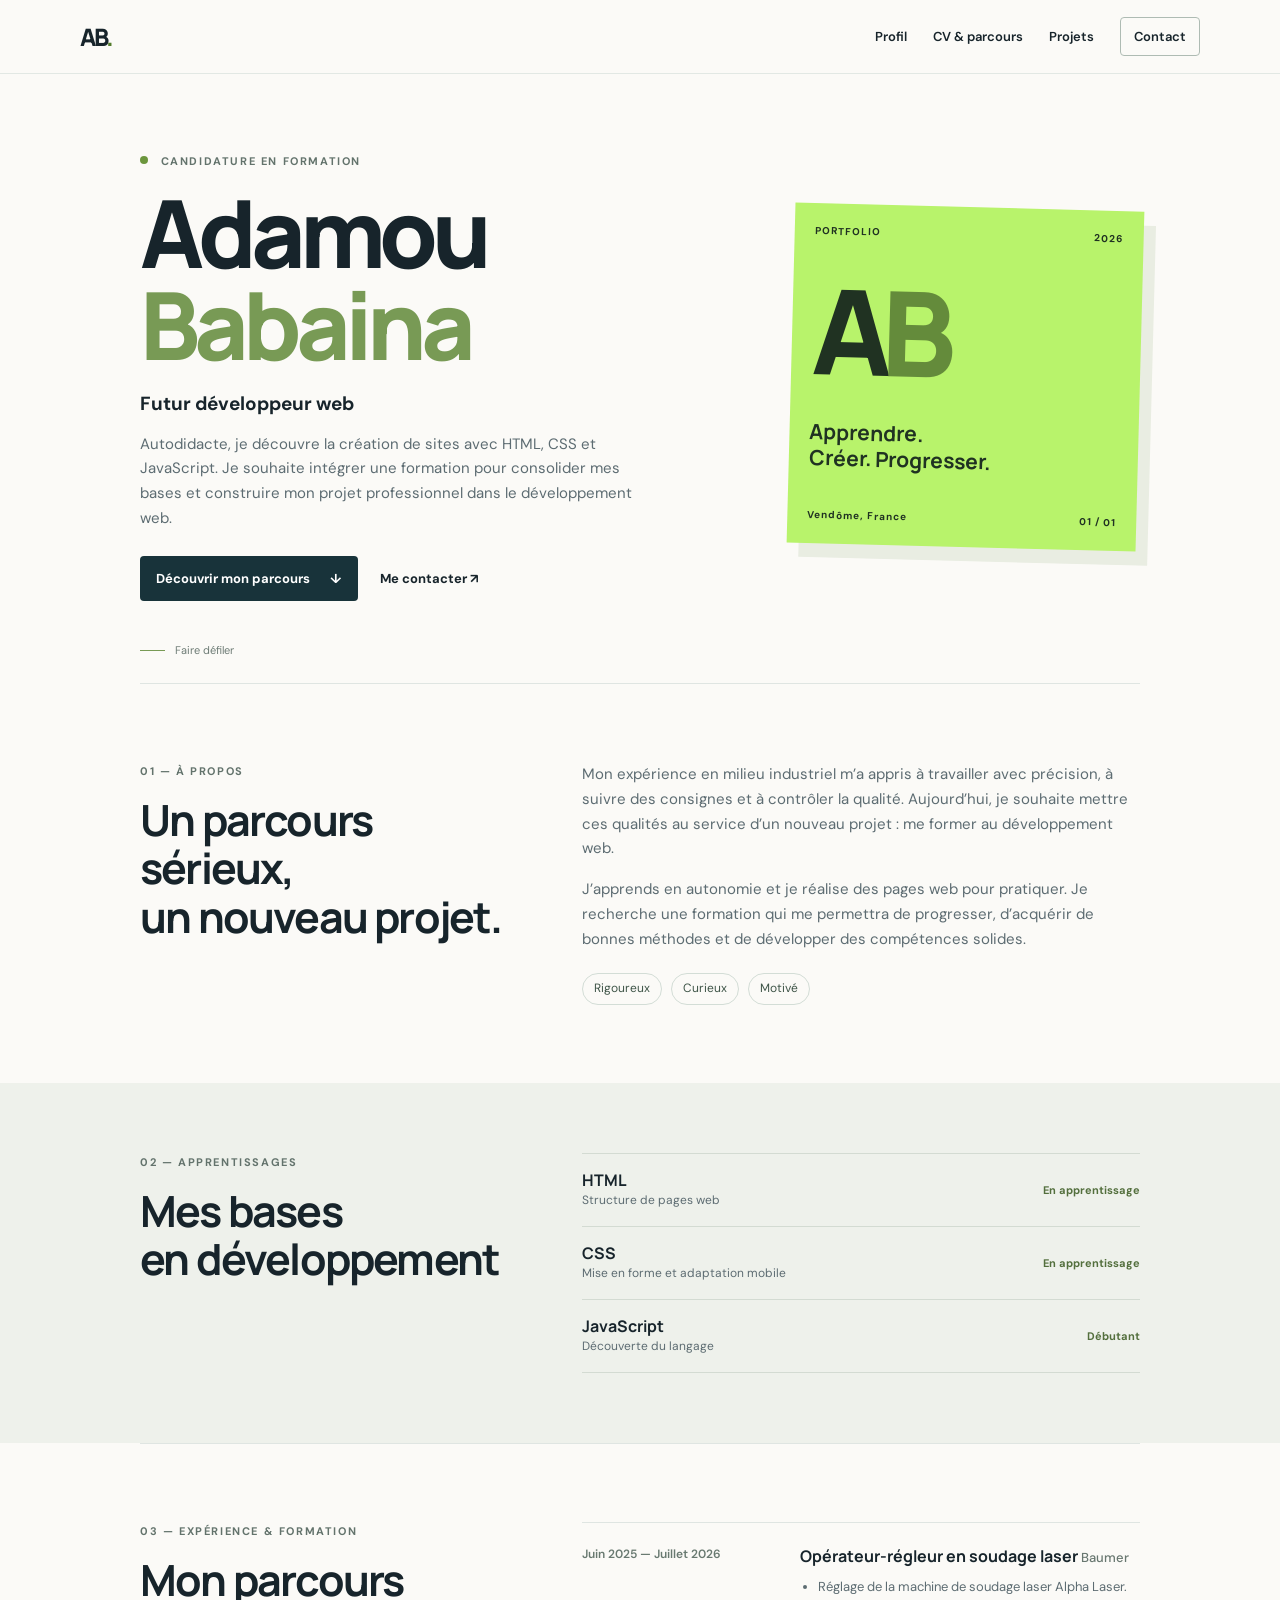
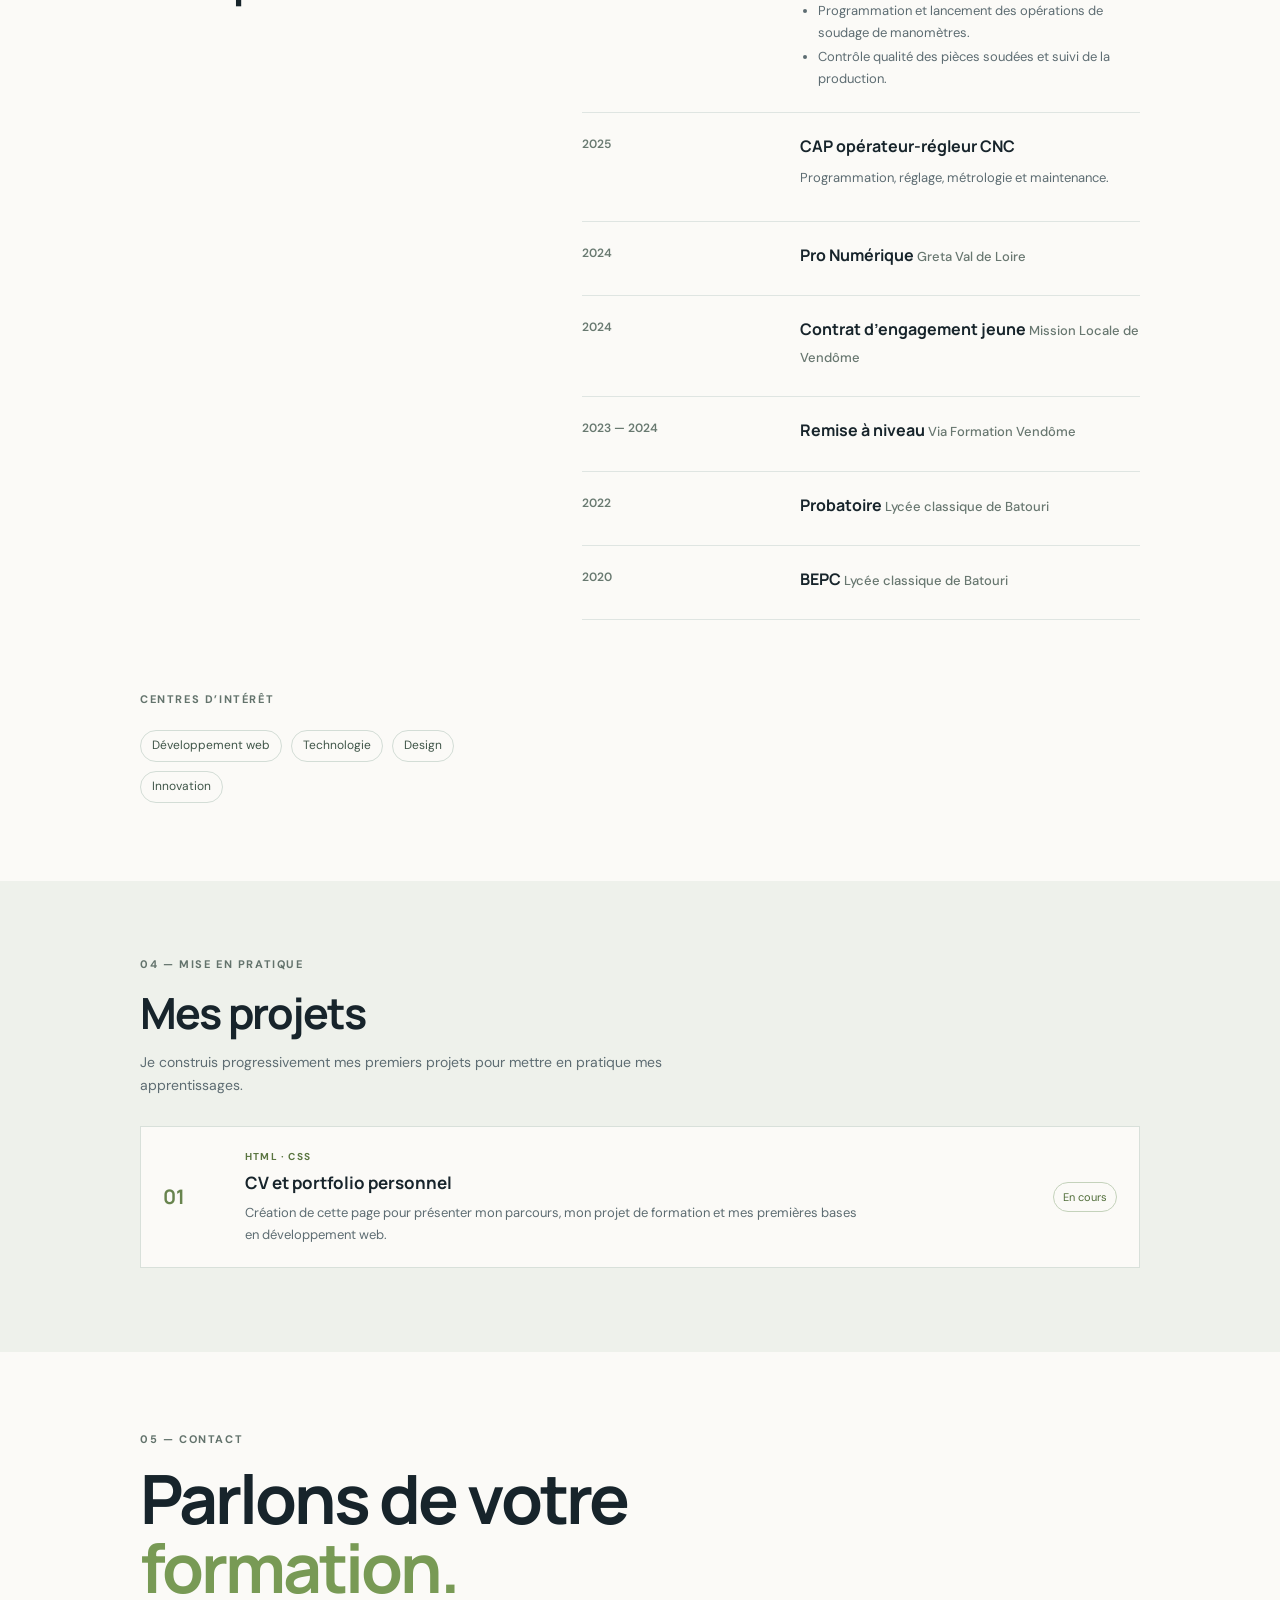
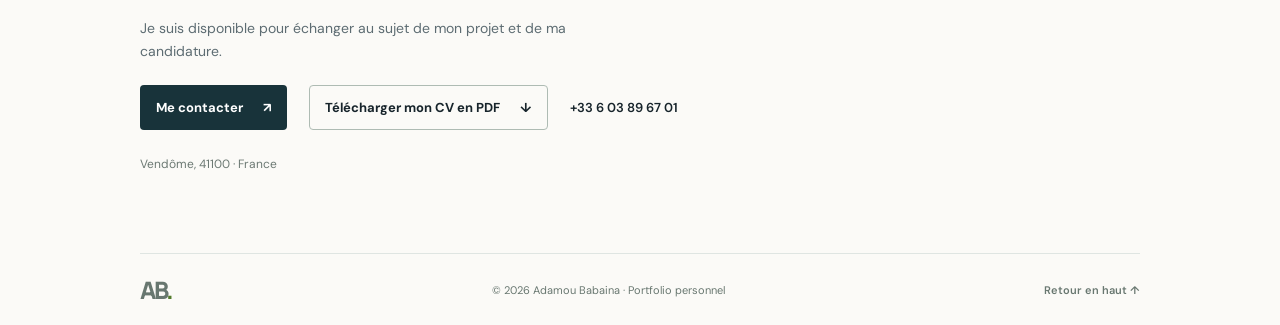
==== index.html @ df028e8a "Add files via upload" ====
<!doctype html>
<html lang="fr">
<head>
  <meta charset="utf-8">
  <meta name="viewport" content="width=device-width, initial-scale=1">
  <meta name="description" content="Portfolio d’Adamou Babaina, candidat à une formation en développement web.">
  <title>Adamou Babaina — Portfolio</title>
  <link rel="stylesheet" href="style.css">
</head>
<body>
  <header class="site-header">
    <a class="brand" href="#accueil" aria-label="Accueil — Adamou Babaina">AB<span>.</span></a>
    <nav aria-label="Navigation principale">
      <a href="#profil">Profil</a>
      <a href="#parcours">CV &amp; parcours</a>
      <a href="#projets">Projets</a>
      <a class="nav-contact" href="#contact">Contact</a>
    </nav>
  </header>

  <main>
    <section class="hero section-wrap" id="accueil">
      <div class="hero-copy">
        <p class="eyebrow"><span class="status-dot"></span> Candidature en formation</p>
        <h1>Adamou<br><span>Babaina</span></h1>
        <p class="hero-title">Futur développeur web</p>
        <p class="intro">Autodidacte, je découvre la création de sites avec HTML, CSS et JavaScript. Je souhaite intégrer une formation pour consolider mes bases et construire mon projet professionnel dans le développement web.</p>
        <div class="hero-actions">
          <a class="button button-primary" href="#projets">Découvrir mon parcours <span aria-hidden="true">↓</span></a>
          <a class="text-link" href="mailto:adamoubabaina7@gmail.com">Me contacter <span aria-hidden="true">↗</span></a>
        </div>
      </div>
      <div class="hero-card" aria-label="Présentation">
        <div class="card-top"><span>PORTFOLIO</span><span>2026</span></div>
        <div class="monogram">A<span>B</span></div>
        <p>Apprendre.<br>Créer. Progresser.</p>
        <div class="card-bottom"><span>Vendôme, France</span><span>01 / 01</span></div>
      </div>
      <a class="scroll-cue" href="#profil"><span></span> Faire défiler</a>
    </section>

    <section class="content-section section-wrap" id="profil">
      <div class="section-heading"><p class="eyebrow">01 — À propos</p><h2>Un parcours sérieux,<br>un nouveau projet.</h2></div>
      <div class="section-body">
        <p>Mon expérience en milieu industriel m’a appris à travailler avec précision, à suivre des consignes et à contrôler la qualité. Aujourd’hui, je souhaite mettre ces qualités au service d’un nouveau projet : me former au développement web.</p>
        <p>J’apprends en autonomie et je réalise des pages web pour pratiquer. Je recherche une formation qui me permettra de progresser, d’acquérir de bonnes méthodes et de développer des compétences solides.</p>
        <div class="values"><span>Rigoureux</span><span>Curieux</span><span>Motivé</span></div>
      </div>
    </section>

    <section class="skills-section" id="competences">
      <div class="section-wrap skills-inner">
        <div><p class="eyebrow">02 — Apprentissages</p><h2>Mes bases<br>en développement</h2></div>
        <div class="skill-list">
          <div class="skill"><div><strong>HTML</strong><span>Structure de pages web</span></div><span class="skill-level">En apprentissage</span></div>
          <div class="skill"><div><strong>CSS</strong><span>Mise en forme et adaptation mobile</span></div><span class="skill-level">En apprentissage</span></div>
          <div class="skill"><div><strong>JavaScript</strong><span>Découverte du langage</span></div><span class="skill-level">Débutant</span></div>
        </div>
      </div>
    </section>

    <section class="content-section section-wrap" id="parcours">
      <div class="section-heading"><p class="eyebrow">03 — Expérience & formation</p><h2>Mon parcours</h2></div>
      <div class="timeline">
        <article class="timeline-item">
          <p class="timeline-date">Juin 2025 — Juillet 2026</p>
          <div><h3>Opérateur-régleur en soudage laser <span>Baumer</span></h3><ul><li>Réglage de la machine de soudage laser Alpha Laser.</li><li>Programmation et lancement des opérations de soudage de manomètres.</li><li>Contrôle qualité des pièces soudées et suivi de la production.</li></ul></div>
        </article>
        <article class="timeline-item">
          <p class="timeline-date">2025</p>
          <div><h3>CAP opérateur-régleur CNC</h3><p>Programmation, réglage, métrologie et maintenance.</p></div>
        </article>
        <article class="timeline-item">
          <p class="timeline-date">2024</p>
          <div><h3>Pro Numérique <span>Greta Val de Loire</span></h3></div>
        </article>
        <article class="timeline-item">
          <p class="timeline-date">2024</p>
          <div><h3>Contrat d’engagement jeune <span>Mission Locale de Vendôme</span></h3></div>
        </article>
        <article class="timeline-item">
          <p class="timeline-date">2023 — 2024</p>
          <div><h3>Remise à niveau <span>Via Formation Vendôme</span></h3></div>
        </article>
        <article class="timeline-item">
          <p class="timeline-date">2022</p>
          <div><h3>Probatoire <span>Lycée classique de Batouri</span></h3></div>
        </article>
        <article class="timeline-item">
          <p class="timeline-date">2020</p>
          <div><h3>BEPC <span>Lycée classique de Batouri</span></h3></div>
        </article>
      </div>
      <div class="cv-interests"><p class="eyebrow">Centres d’intérêt</p><div class="values"><span>Développement web</span><span>Technologie</span><span>Design</span><span>Innovation</span></div></div>
    </section>

    <section class="projects-section" id="projets">
      <div class="section-wrap">
        <div class="section-heading"><p class="eyebrow">04 — Mise en pratique</p><h2>Mes projets</h2><p class="section-lead">Je construis progressivement mes premiers projets pour mettre en pratique mes apprentissages.</p></div>
        <article class="project-card">
          <div class="project-number">01</div>
          <div class="project-info"><p class="project-type">HTML · CSS</p><h3>CV et portfolio personnel</h3><p>Création de cette page pour présenter mon parcours, mon projet de formation et mes premières bases en développement web.</p></div>
          <span class="project-status">En cours</span>
        </article>
      </div>
    </section>

    <section class="contact-section section-wrap" id="contact">
      <p class="eyebrow">05 — Contact</p>
      <h2>Parlons de votre<br><span>formation.</span></h2>
      <p>Je suis disponible pour échanger au sujet de mon projet et de ma candidature.</p>
      <div class="contact-actions"><a class="button button-light" href="mailto:adamoubabaina7@gmail.com">Me contacter <span aria-hidden="true">↗</span></a><a class="button button-download" href="adamou-babaina-cv.pdf" download>Télécharger mon CV en PDF <span aria-hidden="true">↓</span></a><a class="contact-phone" href="tel:+33603896701">+33 6 03 89 67 01</a></div>
      <p class="location">Vendôme, 41100 · France</p>
    </section>
  </main>

  <footer class="site-footer"><a class="brand" href="#accueil">AB<span>.</span></a><p>© 2026 Adamou Babaina · Portfolio personnel</p><a href="#accueil">Retour en haut ↑</a></footer>
</body>
</html>
---- style.css ----
/* 1. Polices et palette : changez ces valeurs pour modifier l'identité du site. */
@import url('https://fonts.googleapis.com/css2?family=DM+Sans:wght@400;500;600;700&family=Manrope:wght@400;500;600;700;800&display=swap');

:root {
  --ink: #17242b;          /* Texte principal */
  --muted: #5d6c72;        /* Texte secondaire */
  --paper: #fbfaf7;        /* Fond clair de la page */
  --white: #ffffff;
  --accent: #b8f36b;       /* Vert utilisé pour les détails */
  --accent-dark: #527b2b;  /* Vert plus foncé pour garder un bon contraste */
  --line: #dfe5e2;         /* Traits de séparation */
  --dark: #18333a;         /* Boutons et grands aplats foncés */
  --content: 1000px;       /* Largeur maximale du contenu */
}

/* 2. Réglages de base : mêmes calculs de largeur et défilement fluide. */
* {
  box-sizing: border-box;
}

html {
  scroll-behavior: smooth;
  scroll-padding-top: 90px; /* Évite qu'un titre passe sous l'en-tête fixe. */
}

body {
  margin: 0;
  background: var(--paper);
  color: var(--ink);
  font-family: 'DM Sans', Arial, sans-serif;
  line-height: 1.65;
}

a {
  color: inherit;
  text-decoration: none;
}

h1,
h2,
h3,
p {
  margin-top: 0;
}

h1,
h2,
h3 {
  font-family: 'Manrope', Arial, sans-serif;
}

/* 3. Accessibilité : le focus est visible quand on navigue au clavier. */
a:focus-visible {
  outline: 3px solid var(--accent-dark);
  outline-offset: 4px;
  border-radius: 3px;
}

/* 4. En-tête : reste visible pendant le défilement et contient les liens du site. */
.site-header {
  position: sticky;
  top: 0;
  z-index: 10;
  width: 100%;
  min-height: 74px;
  padding: 0 max(24px, calc((100% - 1120px) / 2));
  display: flex;
  align-items: center;
  justify-content: space-between;
  gap: 24px;
  border-bottom: 1px solid rgb(223 229 226 / 85%);
  background: rgb(251 250 247 / 94%);
  backdrop-filter: blur(12px);
}

.brand {
  flex: 0 0 auto;
  font: 800 24px/1 'Manrope', Arial, sans-serif;
  letter-spacing: -2px;
}

.brand span {
  color: var(--accent-dark);
}

.site-header nav {
  display: flex;
  align-items: center;
  gap: 26px;
  font-size: 13px;
  font-weight: 600;
}

.site-header nav a,
.text-link {
  transition: color 180ms ease;
}

.site-header nav a:hover,
.text-link:hover {
  color: var(--accent-dark);
}

.site-header nav .nav-contact {
  padding: 8px 13px;
  border: 1px solid #aebbb3;
  border-radius: 4px;
}

/* 5. Largeur commune : aligne les différentes sections sur le même axe. */
.section-wrap {
  width: min(var(--content), calc(100% - 48px));
  margin-inline: auto;
}

/* 6. Accueil : deux colonnes sur ordinateur, présentation et monogramme. */
.hero {
  position: relative;
  min-height: 590px;
  padding: 78px 0 82px;
  display: grid;
  grid-template-columns: 1.25fr .75fr;
  align-items: center;
  gap: 70px;
}

.eyebrow {
  margin: 0 0 16px;
  color: #63736c;
  font-size: 11px;
  font-weight: 700;
  letter-spacing: 1.6px;
  text-transform: uppercase;
}

.status-dot {
  display: inline-block;
  width: 8px;
  height: 8px;
  margin-right: 8px;
  border-radius: 50%;
  background: #6c963d;
  vertical-align: 1px;
}

.hero h1 {
  margin: 0;
  font-size: clamp(58px, 8vw, 94px);
  font-weight: 800;
  line-height: .98;
  letter-spacing: -6px;
}

.hero h1 span,
.contact-section h2 span {
  color: #789a55;
}

.hero-title {
  margin: 18px 0 12px;
  font-size: 19px;
  font-weight: 700;
}

.intro {
  max-width: 510px;
  margin-bottom: 25px;
  color: var(--muted);
  font-size: 15px;
}

/* 7. Liens d'action : les boutons restent bien alignés quand ils passent à la ligne. */
.hero-actions,
.contact-actions {
  display: flex;
  align-items: center;
  flex-wrap: wrap;
  gap: 14px 22px;
}

.button {
  min-height: 44px;
  padding: 11px 15px;
  display: inline-flex;
  align-items: center;
  justify-content: space-between;
  gap: 20px;
  border: 1px solid transparent;
  border-radius: 4px;
  font-size: 13px;
  font-weight: 700;
  transition: transform 180ms ease, background-color 180ms ease, border-color 180ms ease;
}

.button:hover {
  transform: translateY(-2px);
}

.button-primary,
.button-light {
  background: var(--dark);
  color: var(--white);
}

.button-primary:hover,
.button-light:hover {
  background: #254b52;
}

.button-download {
  border-color: #aebbb3;
  background: transparent;
  color: var(--ink);
}

.button-download:hover {
  border-color: #82947f;
  background: #eef1eb;
}

.text-link {
  font-size: 13px;
  font-weight: 700;
}

/* 8. Carte décorative avec les initiales : remplace une photo de profil. */
.hero-card {
  min-height: 340px;
  padding: 20px;
  display: flex;
  flex-direction: column;
  justify-content: space-between;
  background: var(--accent);
  color: #203222;
  transform: rotate(1.5deg);
  box-shadow: 12px 14px 0 #e9ede2;
}

.card-top,
.card-bottom {
  display: flex;
  justify-content: space-between;
  font-size: 10px;
  font-weight: 700;
  letter-spacing: 1px;
}

.monogram {
  font: 800 118px/.9 'Manrope', Arial, sans-serif;
  letter-spacing: -12px;
}

.monogram span {
  color: #648b3b;
}

.hero-card > p {
  margin: 0;
  font: 700 21px/1.2 'Manrope', Arial, sans-serif;
}

.scroll-cue {
  position: absolute;
  bottom: 24px;
  left: 0;
  display: flex;
  align-items: center;
  gap: 10px;
  color: #6d7b75;
  font-size: 11px;
}

.scroll-cue span {
  width: 25px;
  height: 1px;
  background: #789a55;
}

/* 9. Profil : texte et titre forment deux colonnes équilibrées. */
.content-section {
  padding-block: 78px;
  display: grid;
  grid-template-columns: .8fr 1.2fr;
  gap: 70px;
  border-top: 1px solid var(--line);
}

.section-heading h2,
.skills-inner h2 {
  margin: 0;
  font-size: clamp(32px, 4vw, 43px);
  line-height: 1.12;
  letter-spacing: -1.8px;
}

.section-body {
  color: var(--muted);
  font-size: 15px;
}

.section-body p {
  margin-bottom: 16px;
}

.values {
  display: flex;
  flex-wrap: wrap;
  gap: 9px;
  margin-top: 22px;
}

.values span {
  padding: 5px 11px;
  border: 1px solid #d3ddd6;
  border-radius: 20px;
  color: #3f5548;
  font-size: 12px;
}

/* 10. Compétences : chaque ligne sépare la technologie de sa description. */
.skills-section,
.projects-section {
  background: #eef1eb;
}

.skills-section {
  padding: 70px 0;
}

.skills-inner {
  display: grid;
  grid-template-columns: .8fr 1.2fr;
  gap: 70px;
}

.skill-list {
  border-top: 1px solid #d3dbd2;
}

.skill {
  padding: 15px 0;
  display: flex;
  align-items: center;
  justify-content: space-between;
  gap: 20px;
  border-bottom: 1px solid #d3dbd2;
}

.skill div {
  display: flex;
  flex-direction: column;
}

.skill strong {
  font: 700 16px 'Manrope', Arial, sans-serif;
}

.skill div span {
  color: var(--muted);
  font-size: 12px;
}

.skill-level {
  color: #536f3d;
  font-size: 11px;
  font-weight: 700;
  white-space: nowrap;
}

/* 11. Parcours : une ligne par expérience ou formation. */
.timeline {
  border-top: 1px solid var(--line);
}

.timeline-item {
  padding: 20px 0;
  display: grid;
  grid-template-columns: 190px 1fr;
  gap: 28px;
  border-bottom: 1px solid var(--line);
}

.timeline-date {
  margin: 2px 0 0;
  color: #687970;
  font-size: 12px;
  font-weight: 600;
}

.timeline-item h3 {
  margin: 0 0 7px;
  font-size: 16px;
}

.timeline-item h3 span {
  color: #687770;
  font: 500 13px 'DM Sans', Arial, sans-serif;
}

.timeline-item p:not(.timeline-date),
.timeline-item li {
  color: var(--muted);
  font-size: 13px;
}

.timeline-item ul {
  margin: 7px 0 0;
  padding-left: 18px;
}

.timeline-item li {
  margin-bottom: 3px;
}

/* 12. Projets : carte simple pour rendre chaque réalisation facile à repérer. */
.projects-section {
  padding: 74px 0 84px;
}

.projects-section .section-heading {
  max-width: 540px;
  margin-bottom: 28px;
}

.section-lead {
  margin: 14px 0 0;
  color: var(--muted);
  font-size: 14px;
}

.project-card {
  padding: 22px;
  display: grid;
  grid-template-columns: 60px 1fr auto;
  align-items: center;
  gap: 22px;
  border: 1px solid #d8e0da;
  background: var(--paper);
  transition: border-color 180ms ease, box-shadow 180ms ease;
}

.project-card:hover {
  border-color: #aebda8;
  box-shadow: 0 8px 20px rgb(23 36 43 / 6%);
}

.project-number {
  color: #68844e;
  font: 700 20px 'Manrope', Arial, sans-serif;
}

.project-type {
  margin: 0 0 4px;
  color: #5a7541;
  font-size: 10px;
  font-weight: 700;
  letter-spacing: 1.2px;
}

.project-info h3 {
  margin: 0 0 5px;
  font-size: 17px;
}

.project-info > p:last-child {
  max-width: 620px;
  margin: 0;
  color: var(--muted);
  font-size: 13px;
}

.project-status {
  padding: 5px 9px;
  border: 1px solid #c4d2bb;
  border-radius: 20px;
  color: #506d39;
  font-size: 11px;
  white-space: nowrap;
}

/* 13. Contact : dernière invitation à écrire ou à télécharger le CV PDF. */
.contact-section {
  padding-block: 78px;
}

.contact-section h2 {
  margin: 0 0 14px;
  font-size: clamp(42px, 6vw, 68px);
  line-height: 1.02;
  letter-spacing: -3px;
}

.contact-section > p:not(.eyebrow):not(.location) {
  max-width: 480px;
  color: var(--muted);
  font-size: 14px;
}

.contact-actions {
  margin-top: 22px;
}

.contact-phone {
  font-size: 13px;
  font-weight: 600;
}

.location {
  margin: 25px 0 0;
  color: #6c7973;
  font-size: 12px;
}

/* 14. Pied de page : signature et raccourci pour remonter en haut. */
.site-footer {
  width: min(var(--content), calc(100% - 48px));
  min-height: 72px;
  margin: auto;
  display: flex;
  align-items: center;
  justify-content: space-between;
  gap: 16px;
  border-top: 1px solid var(--line);
  color: #687770;
  font-size: 11px;
}

.site-footer p {
  margin: 0;
}

.site-footer > a:last-child {
  font-weight: 600;
}

/* 15. Tablette et téléphone : les colonnes passent l'une sous l'autre. */
@media (max-width: 700px) {
  .site-header {
    min-height: 66px;
    padding-inline: 18px;
    gap: 14px;
  }

  .site-header nav {
    gap: 12px;
    font-size: 11px;
  }

  .site-header nav .nav-contact {
    padding: 6px 8px;
  }

  .section-wrap,
  .site-footer {
    width: calc(100% - 36px);
  }

  .hero {
    min-height: auto;
    padding: 64px 0 76px;
    grid-template-columns: 1fr;
    gap: 36px;
  }

  .hero h1 {
    font-size: clamp(58px, 15vw, 82px);
    letter-spacing: -4px;
  }

  .hero-card {
    width: min(100%, 340px);
    min-height: 260px;
    margin-inline: auto;
  }

  .monogram {
    font-size: 90px;
  }

  .content-section,
  .skills-inner {
    padding-block: 58px;
    grid-template-columns: 1fr;
    gap: 24px;
  }

  .skills-section {
    padding: 56px 0;
  }

  .timeline-item {
    grid-template-columns: 1fr;
    gap: 5px;
  }

  .projects-section {
    padding: 58px 0;
  }

  .project-card {
    grid-template-columns: 36px 1fr;
    gap: 14px;
    padding: 17px;
  }

  .project-status {
    grid-column: 2;
    justify-self: start;
  }

  .contact-section {
    padding-block: 60px;
  }

  .site-footer {
    flex-wrap: wrap;
    padding-block: 16px;
  }
}

/* 16. Petit téléphone : on réduit les espacements, sans supprimer les liens. */
@media (max-width: 420px) {
  .site-header {
    padding-inline: 12px;
  }

  .site-header nav {
    gap: 8px;
    font-size: 10px;
  }

  .site-header nav .nav-contact {
    padding: 5px 6px;
  }

  .brand {
    font-size: 21px;
  }

  .hero-actions,
  .contact-actions {
    align-items: flex-start;
    flex-direction: column;
  }
}

/* 17. Mouvement réduit : respecte le réglage d'accessibilité de l'utilisateur. */
@media (prefers-reduced-motion: reduce) {
  html {
    scroll-behavior: auto;
  }

  *,
  *::before,
  *::after {
    transition-duration: .01ms !important;
  }
}

/* 18. Impression : retire les éléments décoratifs pour économiser l'encre. */
@media print {
  body {
    background: var(--white);
  }

  .site-header {
    position: static;
    min-height: auto;
    padding-block: 12px;
    backdrop-filter: none;
  }

  .hero {
    min-height: 0;
    padding-block: 35px;
  }

  .hero-card,
  .scroll-cue {
    display: none;
  }

  .content-section,
  .skills-inner,
  .projects-section,
  .contact-section {
    padding-block: 32px;
  }

  .project-card {
    box-shadow: none;
  }
}
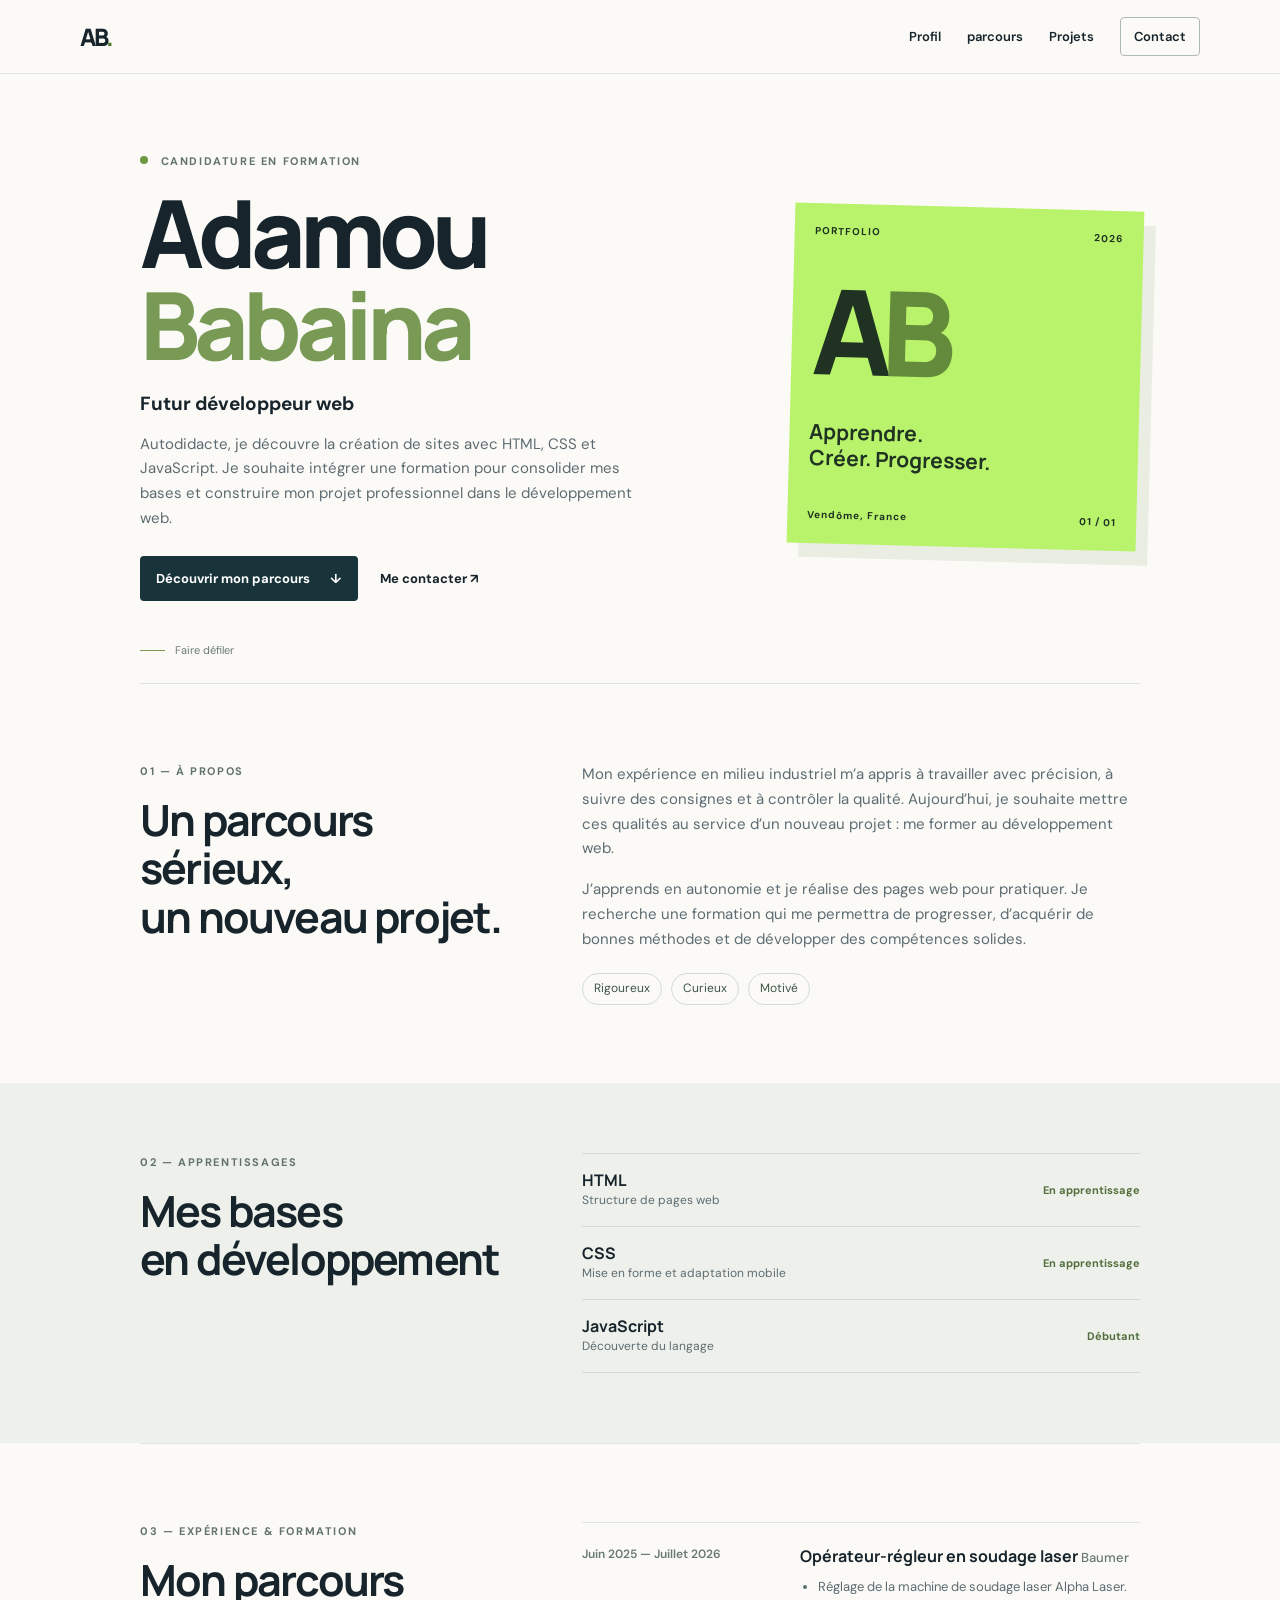
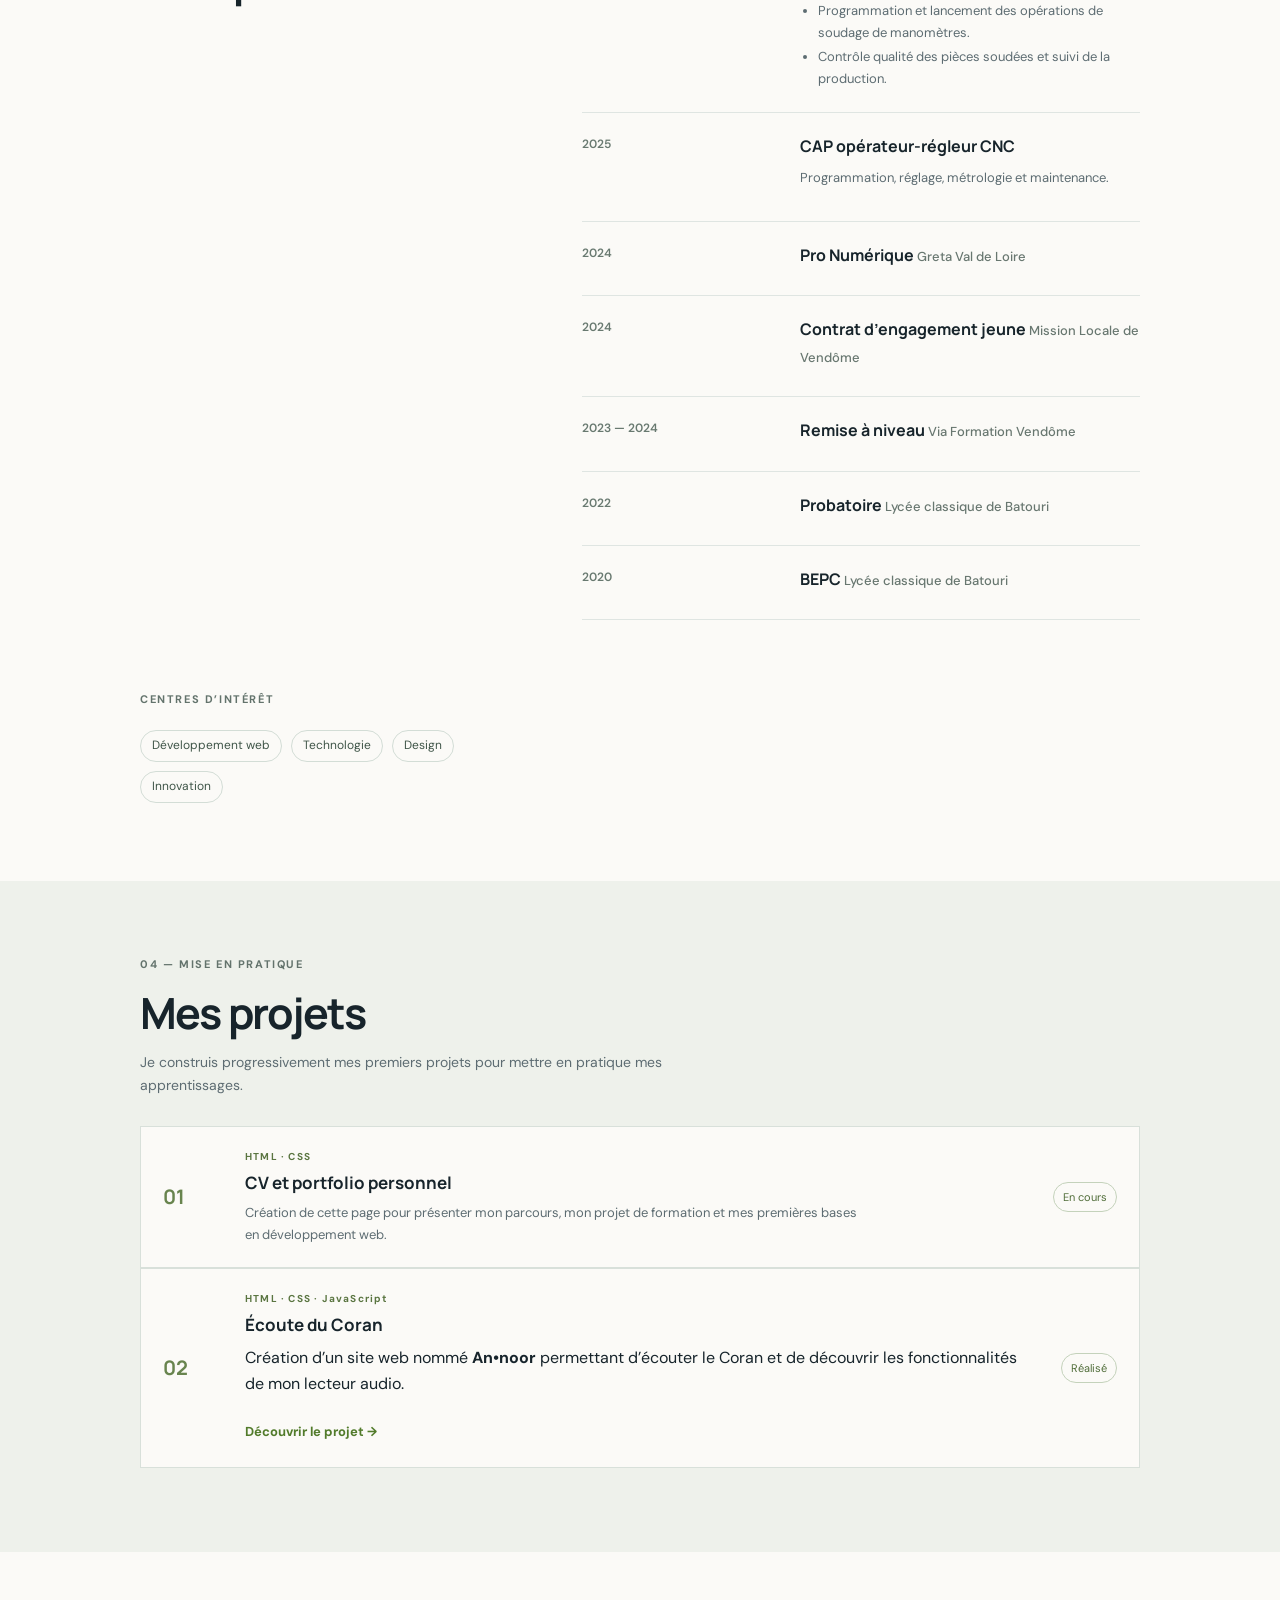
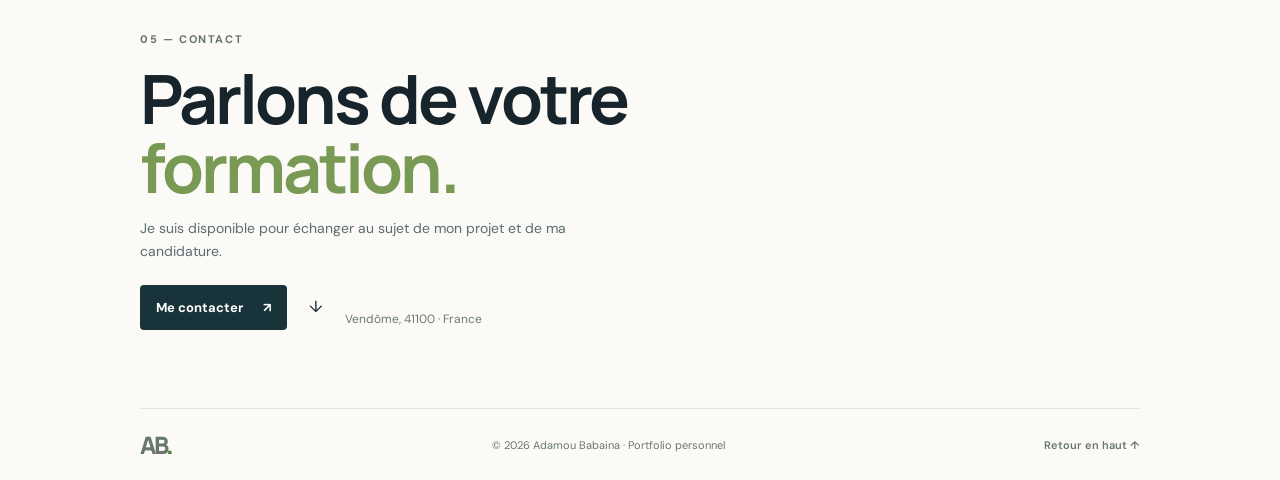
==== commit 19292f29: "Ajout du portfolio et du projet écoute Coran" ====
--- a/index.html
+++ b/index.html
@@ -12,7 +12,7 @@
     <a class="brand" href="#accueil" aria-label="Accueil — Adamou Babaina">AB<span>.</span></a>
     <nav aria-label="Navigation principale">
       <a href="#profil">Profil</a>
-      <a href="#parcours">CV &amp; parcours</a>
+      <a href="#parcours">parcours</a>
       <a href="#projets">Projets</a>
       <a class="nav-contact" href="#contact">Contact</a>
     </nav>
@@ -93,27 +93,55 @@
       </div>
       <div class="cv-interests"><p class="eyebrow">Centres d’intérêt</p><div class="values"><span>Développement web</span><span>Technologie</span><span>Design</span><span>Innovation</span></div></div>
     </section>
+     <section class="projects-section" id="projets">
+  <div class="section-wrap">
+    <div class="section-heading">
+      <p class="eyebrow">04 — Mise en pratique</p>
+      <h2>Mes projets</h2>
+      <p class="section-lead">
+        Je construis progressivement mes premiers projets pour mettre en pratique mes apprentissages.
+      </p>
+    </div>
 
-    <section class="projects-section" id="projets">
-      <div class="section-wrap">
-        <div class="section-heading"><p class="eyebrow">04 — Mise en pratique</p><h2>Mes projets</h2><p class="section-lead">Je construis progressivement mes premiers projets pour mettre en pratique mes apprentissages.</p></div>
-        <article class="project-card">
-          <div class="project-number">01</div>
-          <div class="project-info"><p class="project-type">HTML · CSS</p><h3>CV et portfolio personnel</h3><p>Création de cette page pour présenter mon parcours, mon projet de formation et mes premières bases en développement web.</p></div>
-          <span class="project-status">En cours</span>
-        </article>
+    <article class="project-card">
+      <div class="project-number">01</div>
+      <div class="project-info">
+        <p class="project-type">HTML · CSS</p>
+        <h3>CV et portfolio personnel</h3>
+        <p>
+          Création de cette page pour présenter mon parcours, mon projet de formation
+          et mes premières bases en développement web.
+        </p>
       </div>
-    </section>
+      <span class="project-status">En cours</span>
+    </article>
+
+    <article class="project-card">
+      <div class="project-number">02</div>
+      <div class="project-info">
+        <p class="project-type">HTML · CSS · JavaScript</p>
+        <h3>Écoute du Coran</h3>
+        <p>
+          Création d’un site web nommé <strong>An•noor</strong> permettant d’écouter le Coran et de découvrir
+          les fonctionnalités de mon lecteur audio.
+        </p>
+        <a href="projet-ecoute-coran/index.html" class="project-link">Découvrir le projet →</a>
+      </div>
+      <span class="project-status">Réalisé</span>
+    </article>
+  </div>
+</section>
+    
 
     <section class="contact-section section-wrap" id="contact">
       <p class="eyebrow">05 — Contact</p>
       <h2>Parlons de votre<br><span>formation.</span></h2>
       <p>Je suis disponible pour échanger au sujet de mon projet et de ma candidature.</p>
-      <div class="contact-actions"><a class="button button-light" href="mailto:adamoubabaina7@gmail.com">Me contacter <span aria-hidden="true">↗</span></a><a class="button button-download" href="adamou-babaina-cv.pdf" download>Télécharger mon CV en PDF <span aria-hidden="true">↓</span></a><a class="contact-phone" href="tel:+33603896701">+33 6 03 89 67 01</a></div>
+      <div class="contact-actions"><a class="button button-light" href="mailto:adamoubabaina7@gmail.com">Me contacter <span aria-hidden="true">↗</span></a><span aria-hidden="true">↓</span></a>
       <p class="location">Vendôme, 41100 · France</p>
     </section>
   </main>
 
   <footer class="site-footer"><a class="brand" href="#accueil">AB<span>.</span></a><p>© 2026 Adamou Babaina · Portfolio personnel</p><a href="#accueil">Retour en haut ↑</a></footer>
 </body>
-</html>
+</html>
--- a/style.css
+++ b/style.css
@@ -643,7 +643,13 @@
     flex-direction: column;
   }
 }
-
+.project-link {
+  display: inline-block;
+  margin-top: 8px;
+  color: var(--accent-dark);
+  font-size: 13px;
+  font-weight: 700;
+}
 /* 17. Mouvement réduit : respecte le réglage d'accessibilité de l'utilisateur. */
 @media (prefers-reduced-motion: reduce) {
   html {
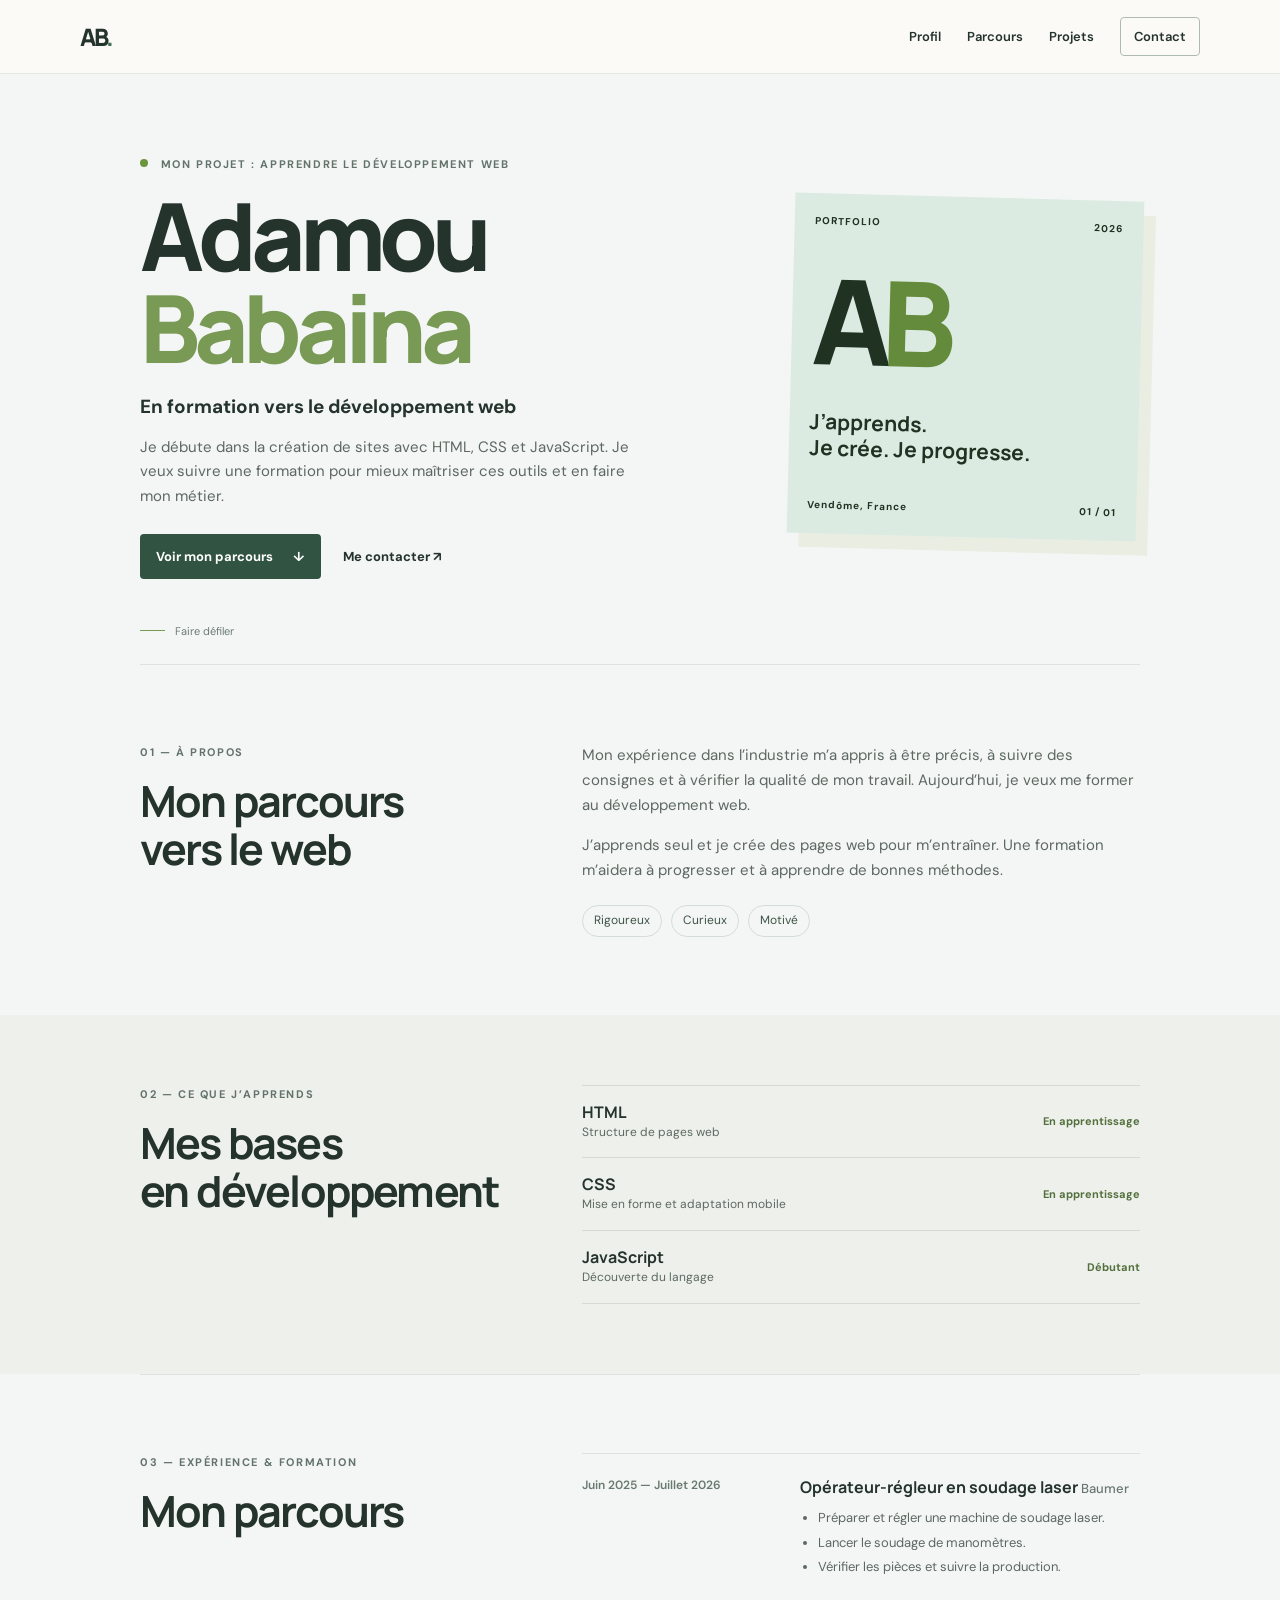
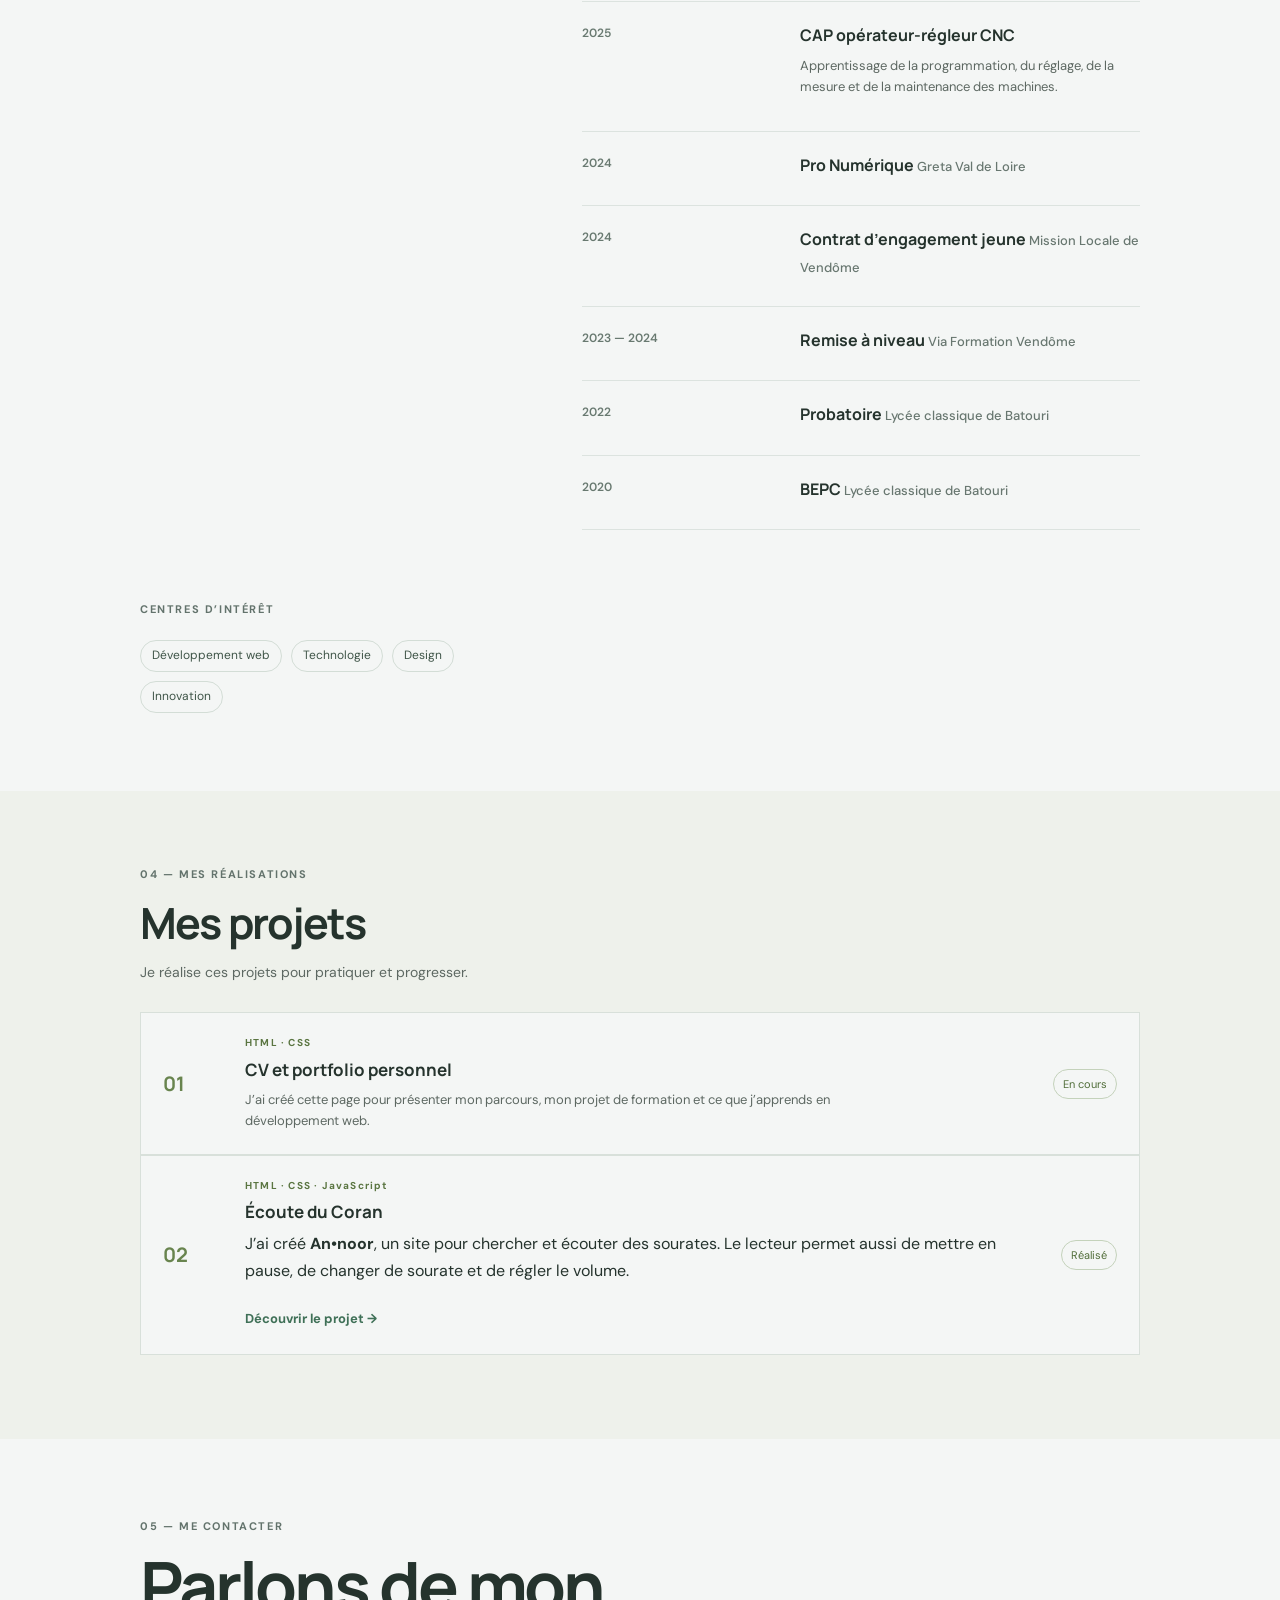
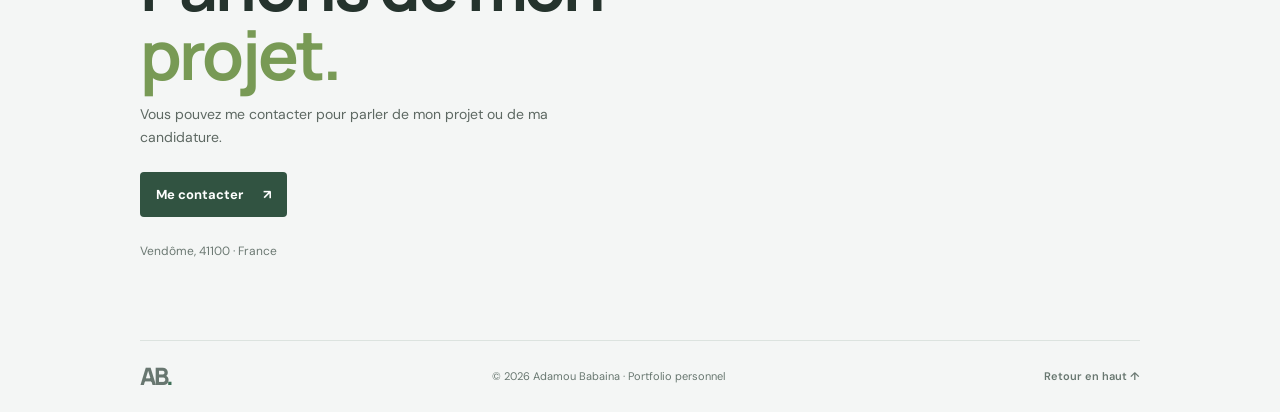
==== commit 604bc524: "Mise à jour du portfolio et d'An-noor" ====
--- a/index.html
+++ b/index.html
@@ -3,8 +3,8 @@
 <head>
   <meta charset="utf-8">
   <meta name="viewport" content="width=device-width, initial-scale=1">
-  <meta name="description" content="Portfolio d’Adamou Babaina, candidat à une formation en développement web.">
-  <title>Adamou Babaina — Portfolio</title>
+  <meta name="description" content="Découvrez le parcours, les apprentissages et les projets d’Adamou Babaina.">
+  <title>Adamou Babaina — Mon portfolio</title>
   <link rel="stylesheet" href="style.css">
 </head>
 <body>
@@ -12,7 +12,7 @@
     <a class="brand" href="#accueil" aria-label="Accueil — Adamou Babaina">AB<span>.</span></a>
     <nav aria-label="Navigation principale">
       <a href="#profil">Profil</a>
-      <a href="#parcours">parcours</a>
+      <a href="#parcours">Parcours</a>
       <a href="#projets">Projets</a>
       <a class="nav-contact" href="#contact">Contact</a>
     </nav>
@@ -21,36 +21,36 @@
   <main>
     <section class="hero section-wrap" id="accueil">
       <div class="hero-copy">
-        <p class="eyebrow"><span class="status-dot"></span> Candidature en formation</p>
+      <p class="eyebrow"><span class="status-dot"></span> Mon projet : apprendre le développement web</p>
         <h1>Adamou<br><span>Babaina</span></h1>
-        <p class="hero-title">Futur développeur web</p>
-        <p class="intro">Autodidacte, je découvre la création de sites avec HTML, CSS et JavaScript. Je souhaite intégrer une formation pour consolider mes bases et construire mon projet professionnel dans le développement web.</p>
+        <p class="hero-title">En formation vers le développement web</p>
+        <p class="intro">Je débute dans la création de sites avec HTML, CSS et JavaScript. Je veux suivre une formation pour mieux maîtriser ces outils et en faire mon métier.</p>
         <div class="hero-actions">
-          <a class="button button-primary" href="#projets">Découvrir mon parcours <span aria-hidden="true">↓</span></a>
+          <a class="button button-primary" href="#parcours">Voir mon parcours <span aria-hidden="true">↓</span></a>
           <a class="text-link" href="mailto:adamoubabaina7@gmail.com">Me contacter <span aria-hidden="true">↗</span></a>
         </div>
       </div>
       <div class="hero-card" aria-label="Présentation">
         <div class="card-top"><span>PORTFOLIO</span><span>2026</span></div>
         <div class="monogram">A<span>B</span></div>
-        <p>Apprendre.<br>Créer. Progresser.</p>
+        <p>J’apprends.<br>Je crée. Je progresse.</p>
         <div class="card-bottom"><span>Vendôme, France</span><span>01 / 01</span></div>
       </div>
       <a class="scroll-cue" href="#profil"><span></span> Faire défiler</a>
     </section>
 
     <section class="content-section section-wrap" id="profil">
-      <div class="section-heading"><p class="eyebrow">01 — À propos</p><h2>Un parcours sérieux,<br>un nouveau projet.</h2></div>
+      <div class="section-heading"><p class="eyebrow">01 — À propos</p><h2>Mon parcours<br>vers le web</h2></div>
       <div class="section-body">
-        <p>Mon expérience en milieu industriel m’a appris à travailler avec précision, à suivre des consignes et à contrôler la qualité. Aujourd’hui, je souhaite mettre ces qualités au service d’un nouveau projet : me former au développement web.</p>
-        <p>J’apprends en autonomie et je réalise des pages web pour pratiquer. Je recherche une formation qui me permettra de progresser, d’acquérir de bonnes méthodes et de développer des compétences solides.</p>
+        <p>Mon expérience dans l’industrie m’a appris à être précis, à suivre des consignes et à vérifier la qualité de mon travail. Aujourd’hui, je veux me former au développement web.</p>
+        <p>J’apprends seul et je crée des pages web pour m’entraîner. Une formation m’aidera à progresser et à apprendre de bonnes méthodes.</p>
         <div class="values"><span>Rigoureux</span><span>Curieux</span><span>Motivé</span></div>
       </div>
     </section>
 
     <section class="skills-section" id="competences">
       <div class="section-wrap skills-inner">
-        <div><p class="eyebrow">02 — Apprentissages</p><h2>Mes bases<br>en développement</h2></div>
+        <div><p class="eyebrow">02 — Ce que j’apprends</p><h2>Mes bases<br>en développement</h2></div>
         <div class="skill-list">
           <div class="skill"><div><strong>HTML</strong><span>Structure de pages web</span></div><span class="skill-level">En apprentissage</span></div>
           <div class="skill"><div><strong>CSS</strong><span>Mise en forme et adaptation mobile</span></div><span class="skill-level">En apprentissage</span></div>
@@ -64,11 +64,11 @@
       <div class="timeline">
         <article class="timeline-item">
           <p class="timeline-date">Juin 2025 — Juillet 2026</p>
-          <div><h3>Opérateur-régleur en soudage laser <span>Baumer</span></h3><ul><li>Réglage de la machine de soudage laser Alpha Laser.</li><li>Programmation et lancement des opérations de soudage de manomètres.</li><li>Contrôle qualité des pièces soudées et suivi de la production.</li></ul></div>
+          <div><h3>Opérateur-régleur en soudage laser <span>Baumer</span></h3><ul><li>Préparer et régler une machine de soudage laser.</li><li>Lancer le soudage de manomètres.</li><li>Vérifier les pièces et suivre la production.</li></ul></div>
         </article>
         <article class="timeline-item">
           <p class="timeline-date">2025</p>
-          <div><h3>CAP opérateur-régleur CNC</h3><p>Programmation, réglage, métrologie et maintenance.</p></div>
+          <div><h3>CAP opérateur-régleur CNC</h3><p>Apprentissage de la programmation, du réglage, de la mesure et de la maintenance des machines.</p></div>
         </article>
         <article class="timeline-item">
           <p class="timeline-date">2024</p>
@@ -96,10 +96,10 @@
      <section class="projects-section" id="projets">
   <div class="section-wrap">
     <div class="section-heading">
-      <p class="eyebrow">04 — Mise en pratique</p>
+      <p class="eyebrow">04 — Mes réalisations</p>
       <h2>Mes projets</h2>
       <p class="section-lead">
-        Je construis progressivement mes premiers projets pour mettre en pratique mes apprentissages.
+        Je réalise ces projets pour pratiquer et progresser.
       </p>
     </div>
 
@@ -109,8 +109,7 @@
         <p class="project-type">HTML · CSS</p>
         <h3>CV et portfolio personnel</h3>
         <p>
-          Création de cette page pour présenter mon parcours, mon projet de formation
-          et mes premières bases en développement web.
+          J’ai créé cette page pour présenter mon parcours, mon projet de formation et ce que j’apprends en développement web.
         </p>
       </div>
       <span class="project-status">En cours</span>
@@ -122,8 +121,7 @@
         <p class="project-type">HTML · CSS · JavaScript</p>
         <h3>Écoute du Coran</h3>
         <p>
-          Création d’un site web nommé <strong>An•noor</strong> permettant d’écouter le Coran et de découvrir
-          les fonctionnalités de mon lecteur audio.
+          J’ai créé <strong>An•noor</strong>, un site pour chercher et écouter des sourates. Le lecteur permet aussi de mettre en pause, de changer de sourate et de régler le volume.
         </p>
         <a href="projet-ecoute-coran/index.html" class="project-link">Découvrir le projet →</a>
       </div>
@@ -134,10 +132,10 @@
     
 
     <section class="contact-section section-wrap" id="contact">
-      <p class="eyebrow">05 — Contact</p>
-      <h2>Parlons de votre<br><span>formation.</span></h2>
-      <p>Je suis disponible pour échanger au sujet de mon projet et de ma candidature.</p>
-      <div class="contact-actions"><a class="button button-light" href="mailto:adamoubabaina7@gmail.com">Me contacter <span aria-hidden="true">↗</span></a><span aria-hidden="true">↓</span></a>
+      <p class="eyebrow">05 — Me contacter</p>
+      <h2>Parlons de mon<br><span>projet.</span></h2>
+      <p>Vous pouvez me contacter pour parler de mon projet ou de ma candidature.</p>
+      <div class="contact-actions"><a class="button button-light" href="mailto:adamoubabaina7@gmail.com">Me contacter <span aria-hidden="true">↗</span></a></div>
       <p class="location">Vendôme, 41100 · France</p>
     </section>
   </main>
--- a/style.css
+++ b/style.css
@@ -2,14 +2,14 @@
 @import url('https://fonts.googleapis.com/css2?family=DM+Sans:wght@400;500;600;700&family=Manrope:wght@400;500;600;700;800&display=swap');
 
 :root {
-  --ink: #17242b;          /* Texte principal */
-  --muted: #5d6c72;        /* Texte secondaire */
-  --paper: #fbfaf7;        /* Fond clair de la page */
+  --ink: #25332d;          /* Texte principal */
+  --muted: #5d6862;        /* Texte secondaire */
+  --paper: #f4f6f5;        /* Fond clair de la page */
   --white: #ffffff;
-  --accent: #b8f36b;       /* Vert utilisé pour les détails */
-  --accent-dark: #527b2b;  /* Vert plus foncé pour garder un bon contraste */
-  --line: #dfe5e2;         /* Traits de séparation */
-  --dark: #18333a;         /* Boutons et grands aplats foncés */
+  --accent: #dcebe2;       /* Vert clair pour les détails */
+  --accent-dark: #3f7057;  /* Vert foncé pour les liens */
+  --line: #dce3df;         /* Traits de séparation */
+  --dark: #315341;         /* Boutons et grands aplats foncés */
   --content: 1000px;       /* Largeur maximale du contenu */
 }
 
@@ -215,7 +215,7 @@
 
 .button-download:hover {
   border-color: #82947f;
-  background: #eef1eb;
+  background: #eaf0ec;
 }
 
 .text-link {
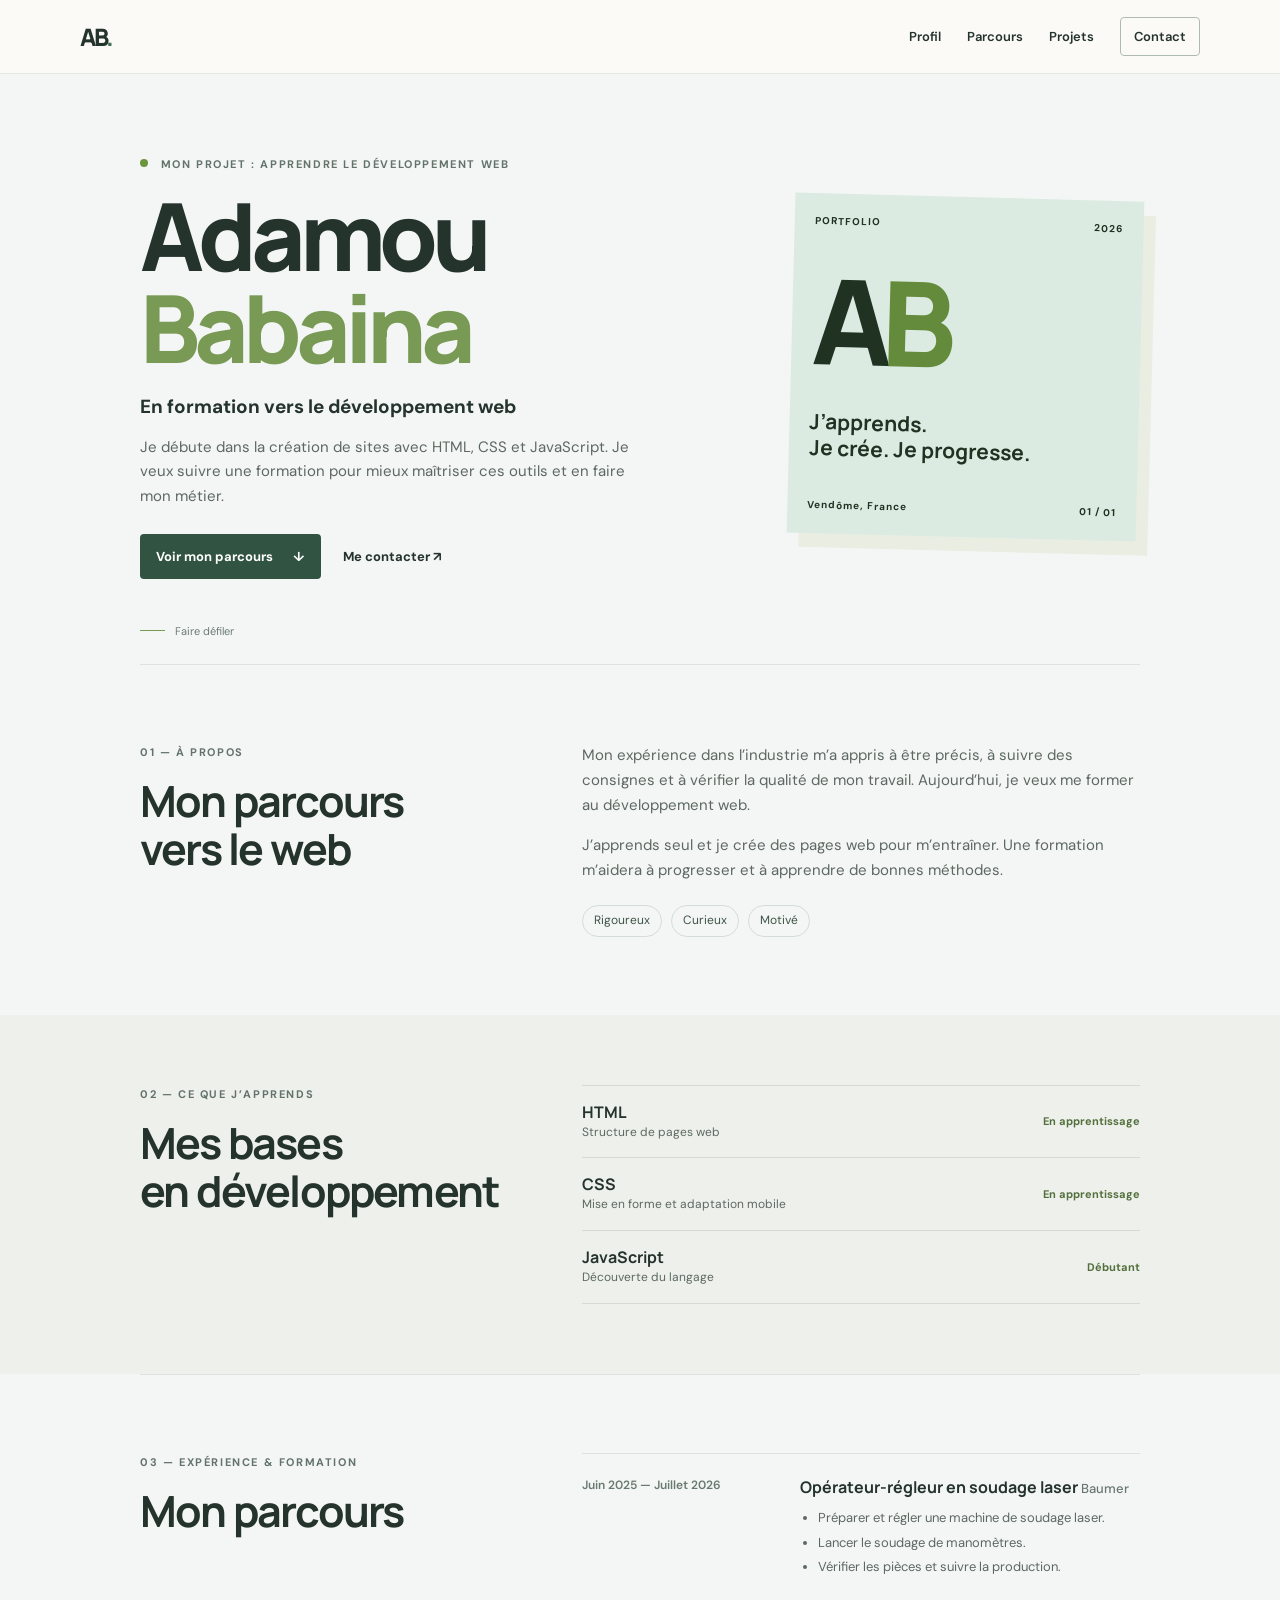
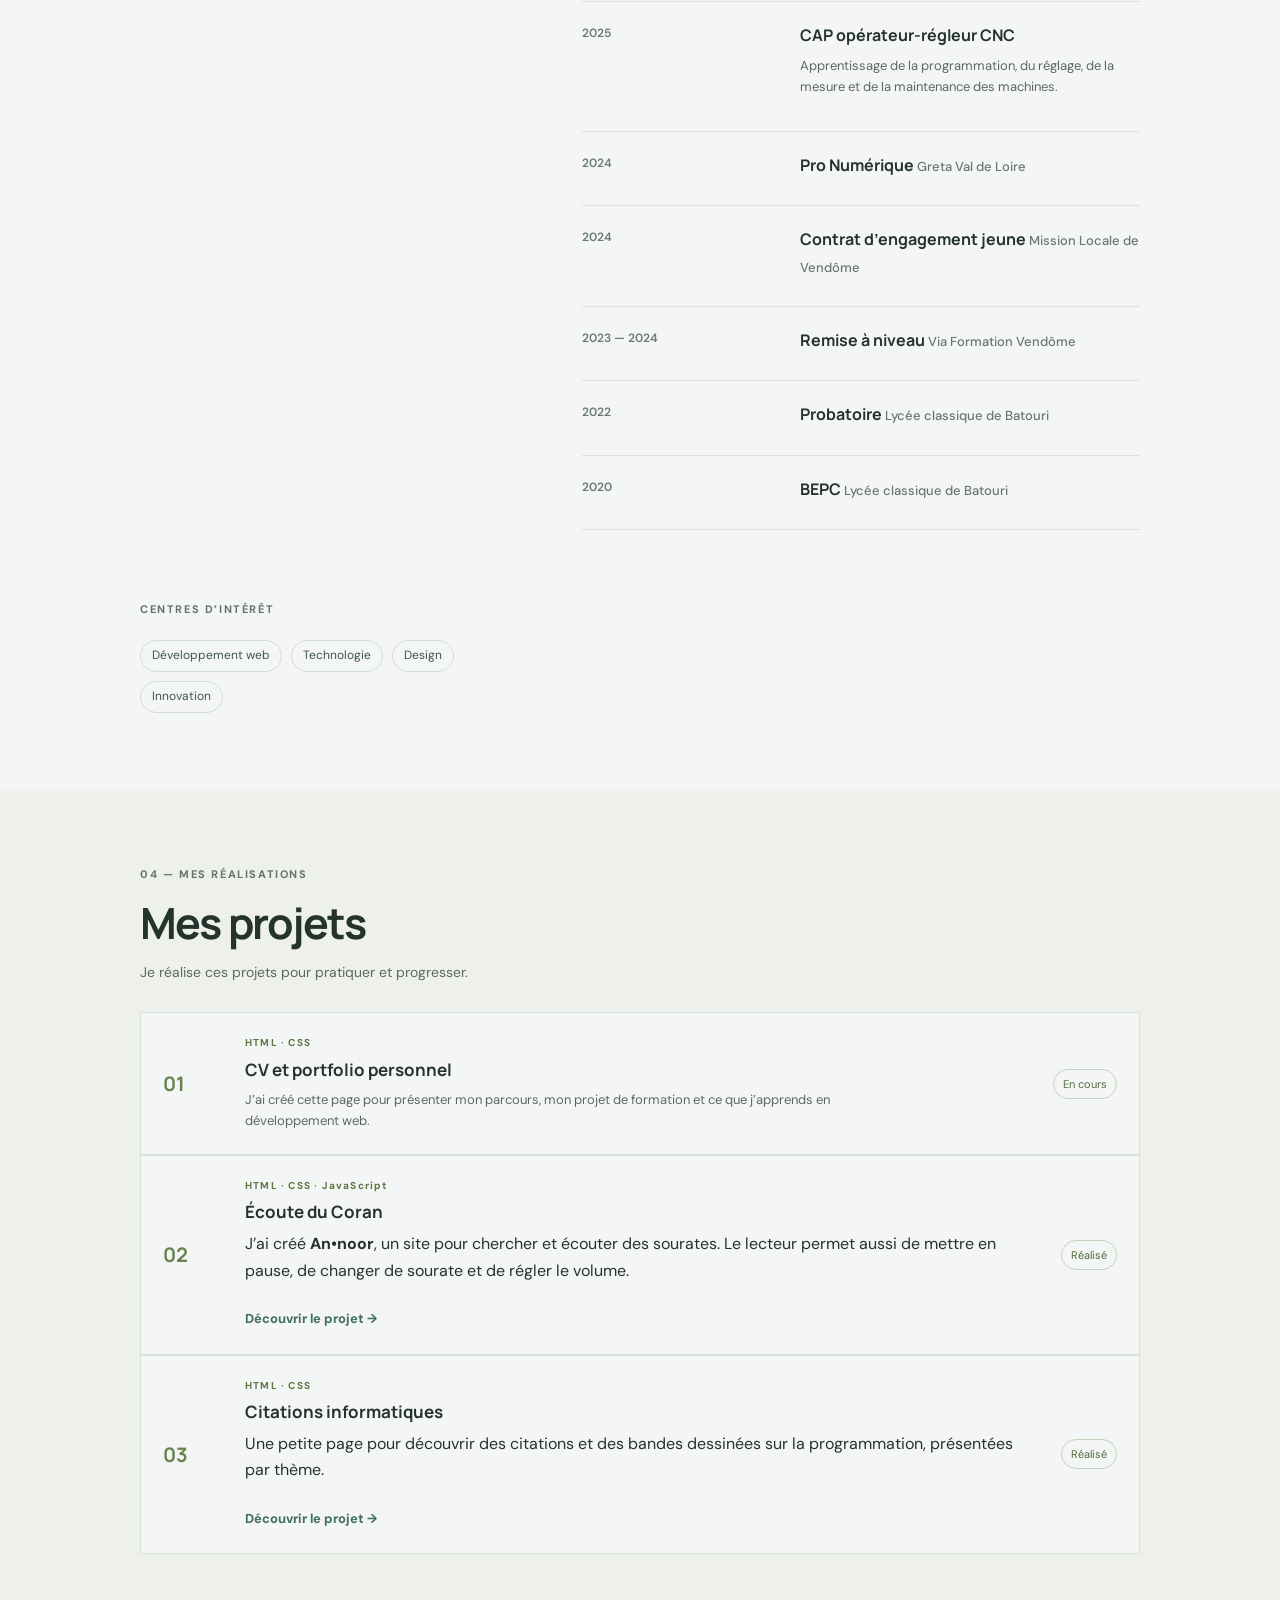
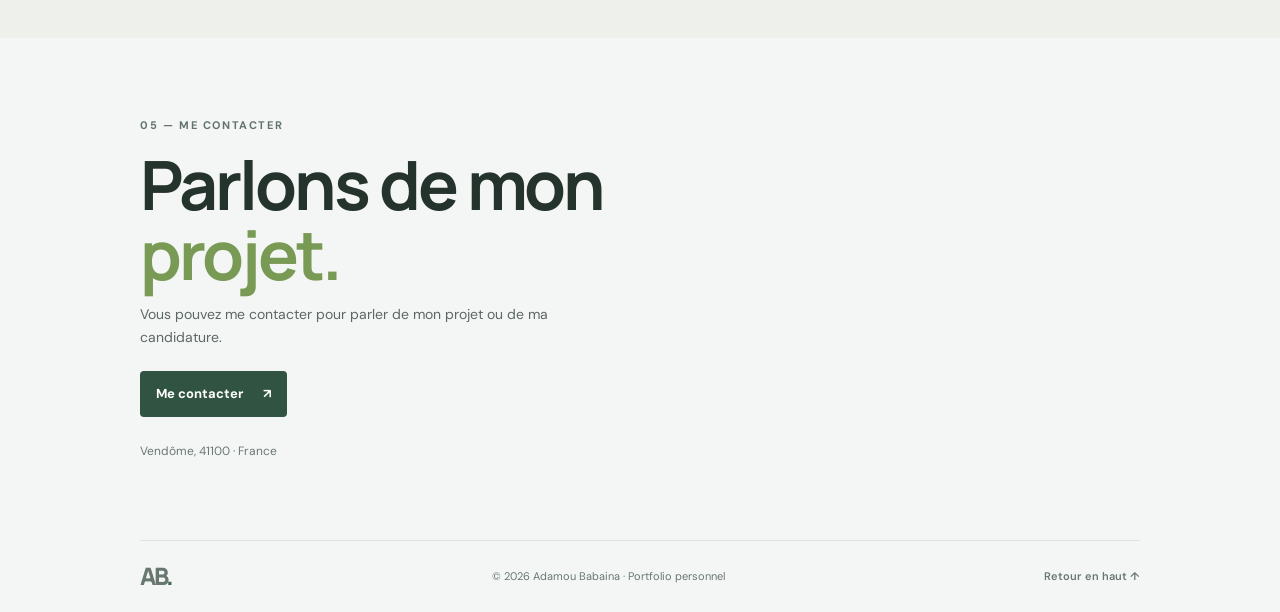
==== commit 4ba51618: "Mise à jour du portfolio et d'An-noor" ====
--- a/index.html
+++ b/index.html
@@ -127,6 +127,19 @@
       </div>
       <span class="project-status">Réalisé</span>
     </article>
+
+    <article class="project-card">
+      <div class="project-number">03</div>
+      <div class="project-info">
+        <p class="project-type">HTML · CSS</p>
+        <h3>Citations informatiques</h3>
+        <p>
+          Une petite page pour découvrir des citations et des bandes dessinées sur la programmation, présentées par thème.
+        </p>
+        <a href="projet-citations-informatique/index.html" class="project-link">Découvrir le projet →</a>
+      </div>
+      <span class="project-status">Réalisé</span>
+    </article>
   </div>
 </section>
     
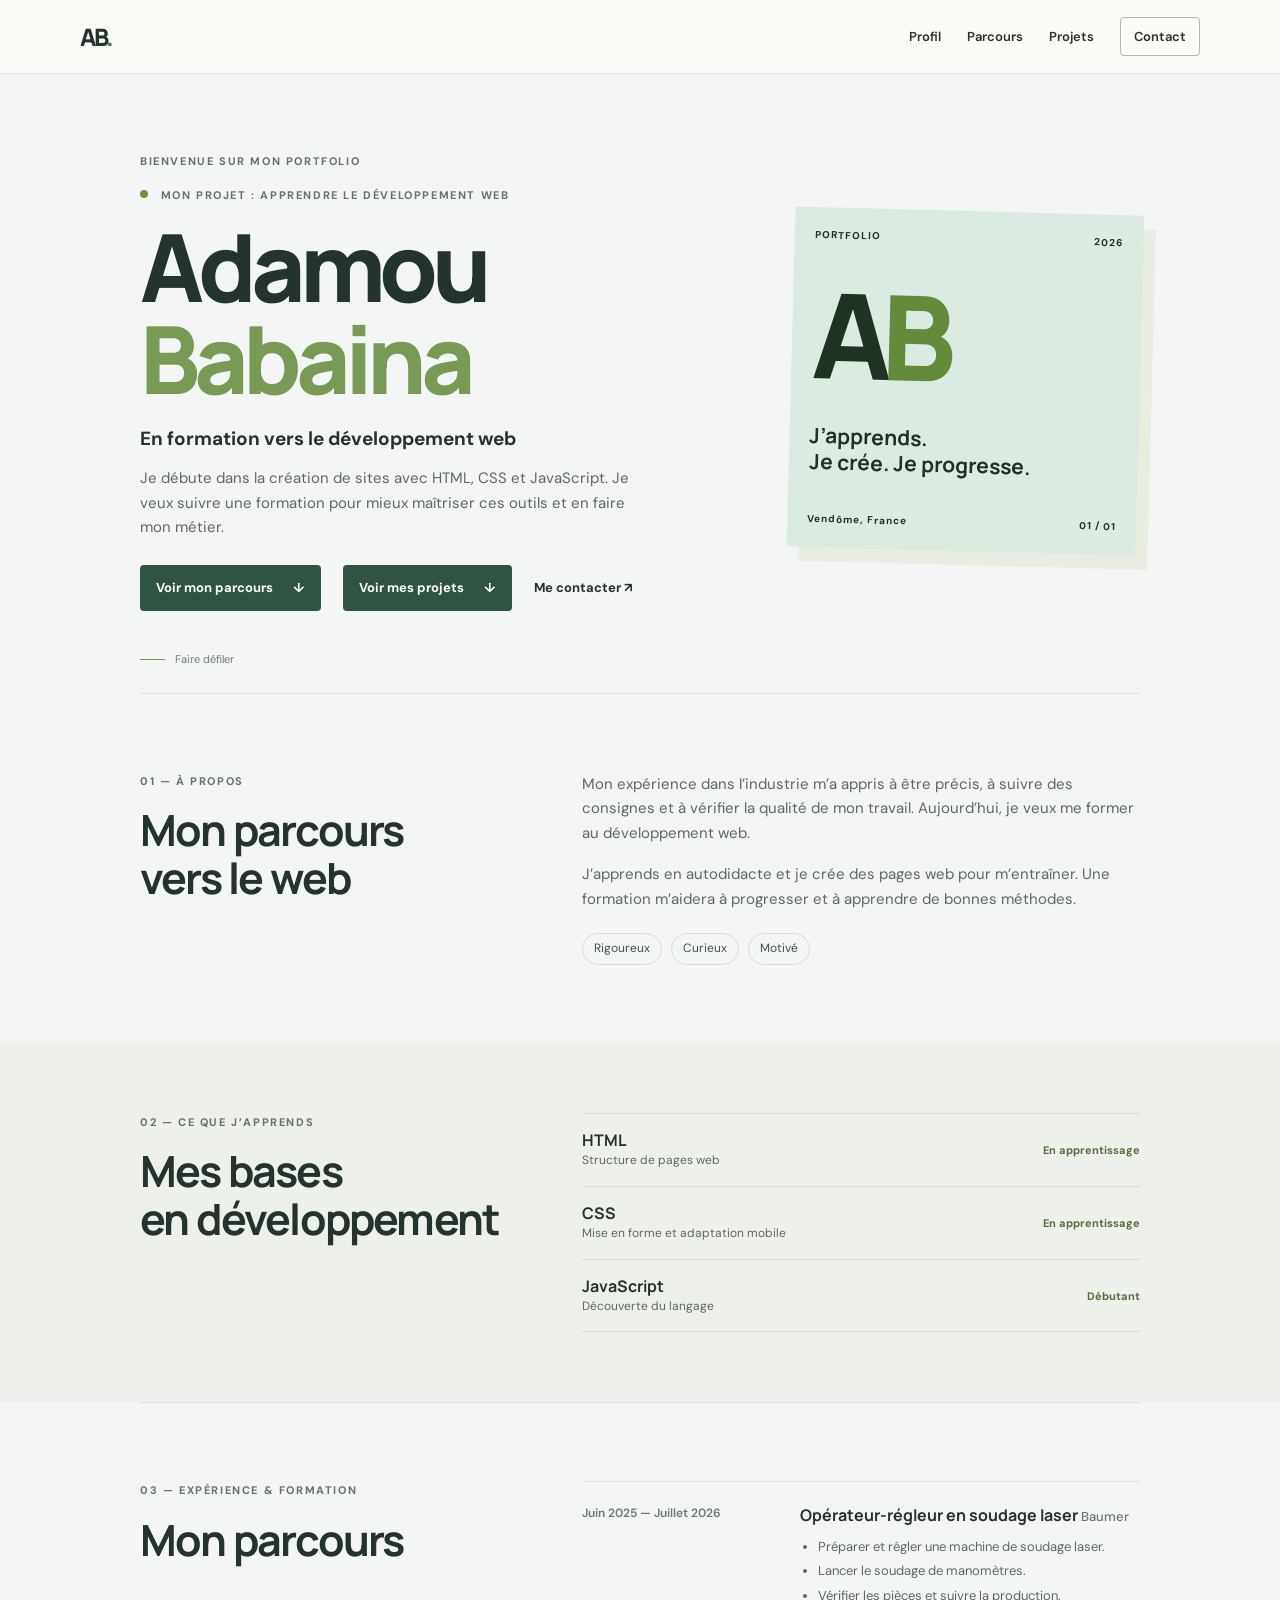
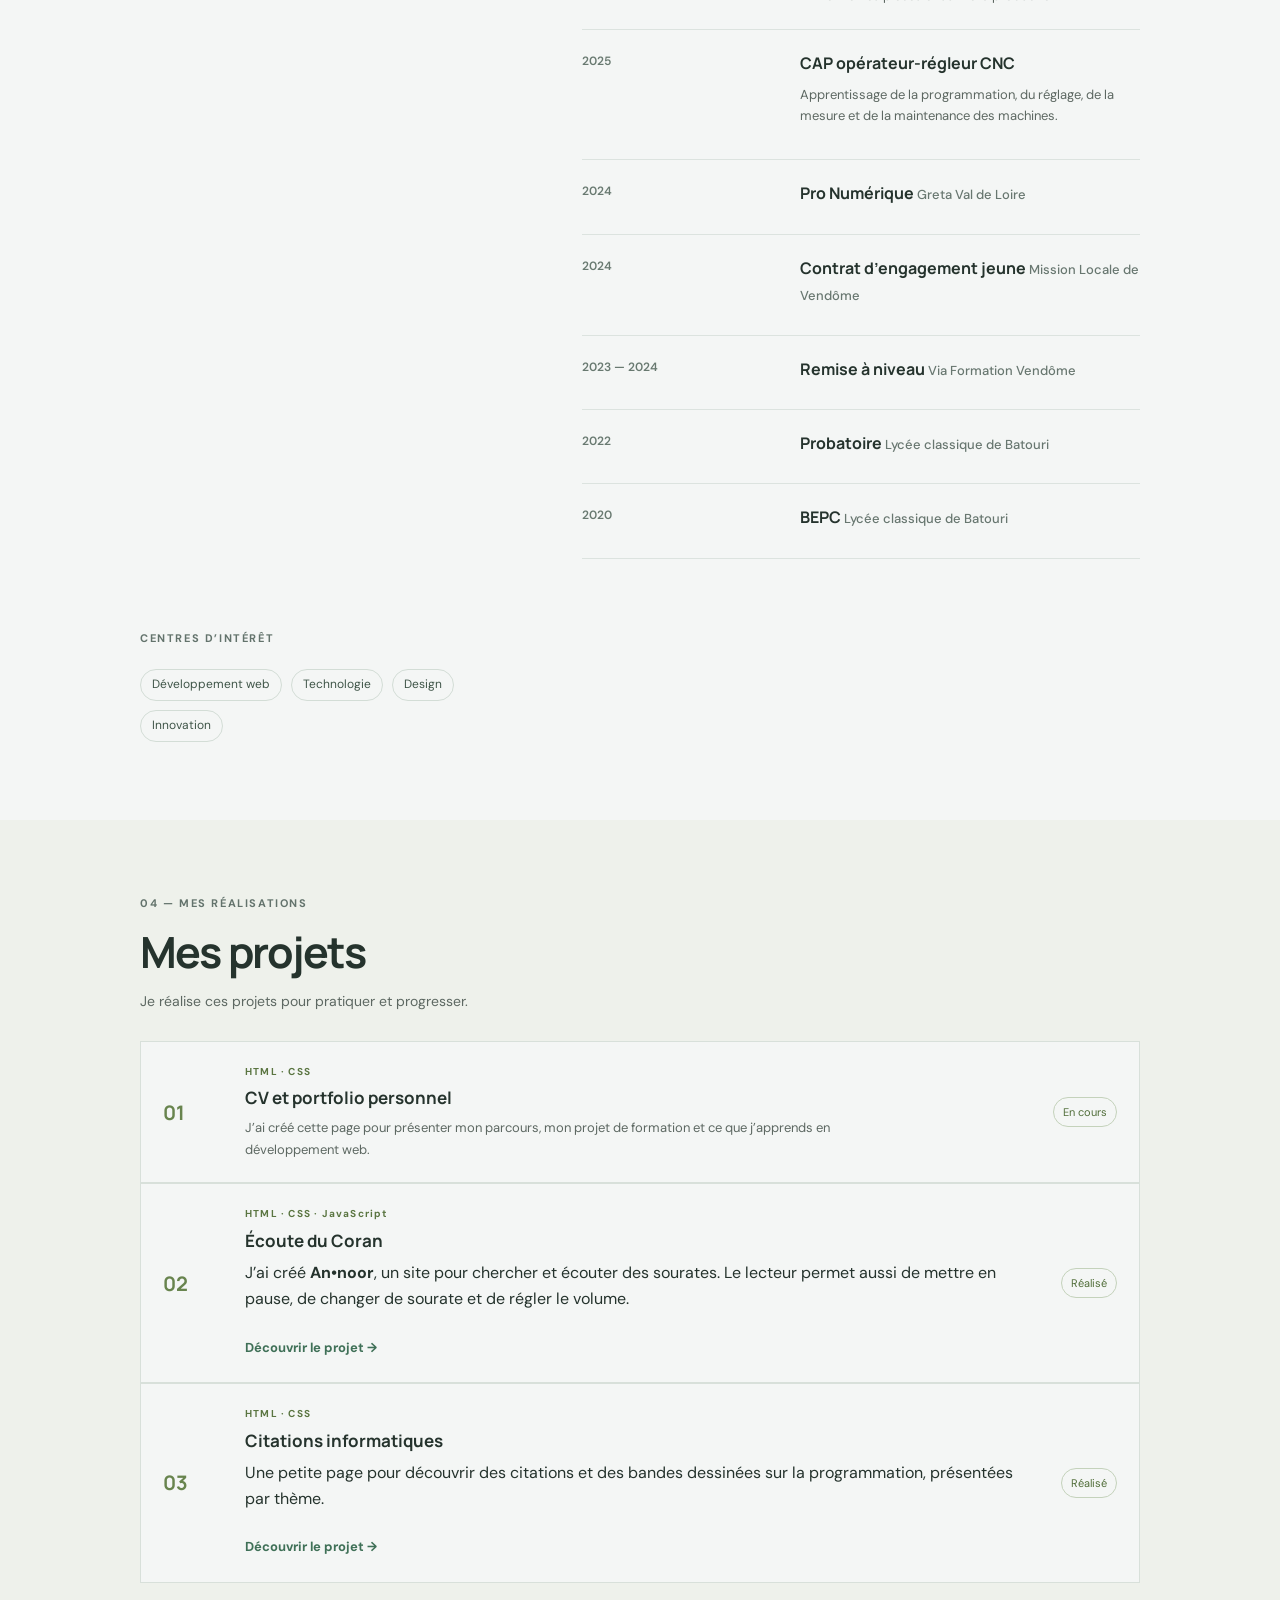
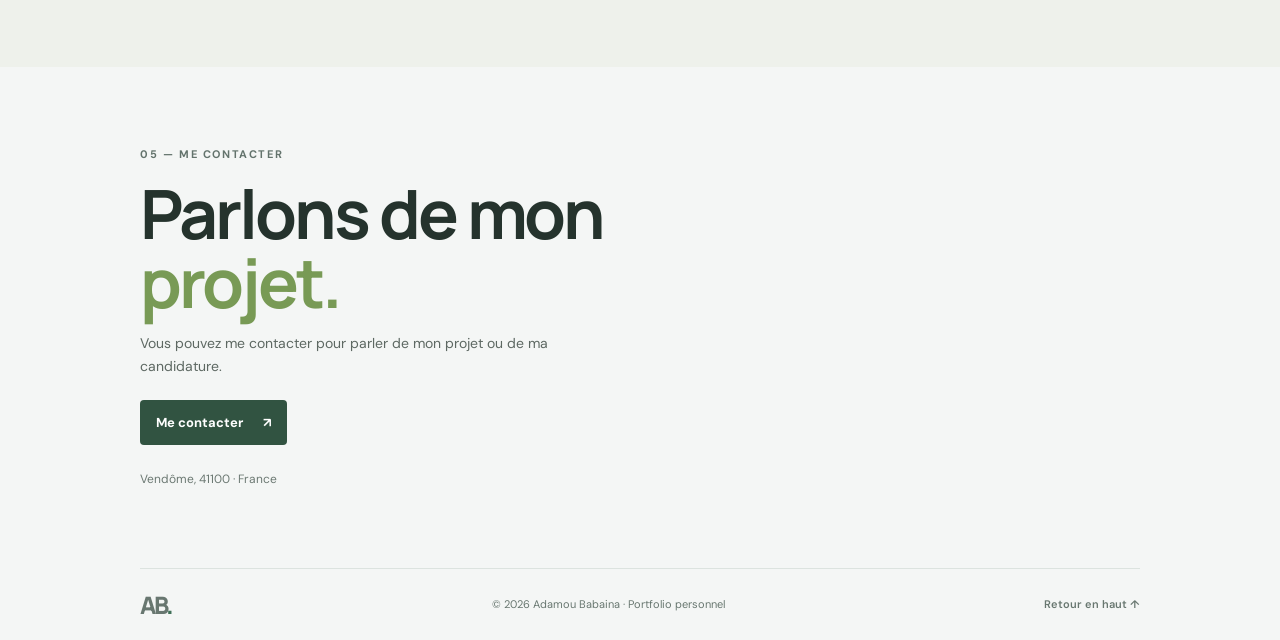
==== commit fccce589: "Mise a jour du site An Noor" ====
--- a/index.html
+++ b/index.html
@@ -21,12 +21,14 @@
   <main>
     <section class="hero section-wrap" id="accueil">
       <div class="hero-copy">
+      <p class="eyebrow">Bienvenue sur mon portfolio</p>
       <p class="eyebrow"><span class="status-dot"></span> Mon projet : apprendre le développement web</p>
         <h1>Adamou<br><span>Babaina</span></h1>
         <p class="hero-title">En formation vers le développement web</p>
         <p class="intro">Je débute dans la création de sites avec HTML, CSS et JavaScript. Je veux suivre une formation pour mieux maîtriser ces outils et en faire mon métier.</p>
         <div class="hero-actions">
           <a class="button button-primary" href="#parcours">Voir mon parcours <span aria-hidden="true">↓</span></a>
+          <a class="button button-light" href="#projets">Voir mes projets <span aria-hidden="true">↓</span></a>
           <a class="text-link" href="mailto:adamoubabaina7@gmail.com">Me contacter <span aria-hidden="true">↗</span></a>
         </div>
       </div>
@@ -38,12 +40,11 @@
       </div>
       <a class="scroll-cue" href="#profil"><span></span> Faire défiler</a>
     </section>
-
     <section class="content-section section-wrap" id="profil">
       <div class="section-heading"><p class="eyebrow">01 — À propos</p><h2>Mon parcours<br>vers le web</h2></div>
       <div class="section-body">
         <p>Mon expérience dans l’industrie m’a appris à être précis, à suivre des consignes et à vérifier la qualité de mon travail. Aujourd’hui, je veux me former au développement web.</p>
-        <p>J’apprends seul et je crée des pages web pour m’entraîner. Une formation m’aidera à progresser et à apprendre de bonnes méthodes.</p>
+        <p>J’apprends en autodidacte et je crée des pages web pour m’entraîner. Une formation m’aidera à progresser et à apprendre de bonnes méthodes.</p>
         <div class="values"><span>Rigoureux</span><span>Curieux</span><span>Motivé</span></div>
       </div>
     </section>
@@ -143,7 +144,6 @@
   </div>
 </section>
     
-
     <section class="contact-section section-wrap" id="contact">
       <p class="eyebrow">05 — Me contacter</p>
       <h2>Parlons de mon<br><span>projet.</span></h2>
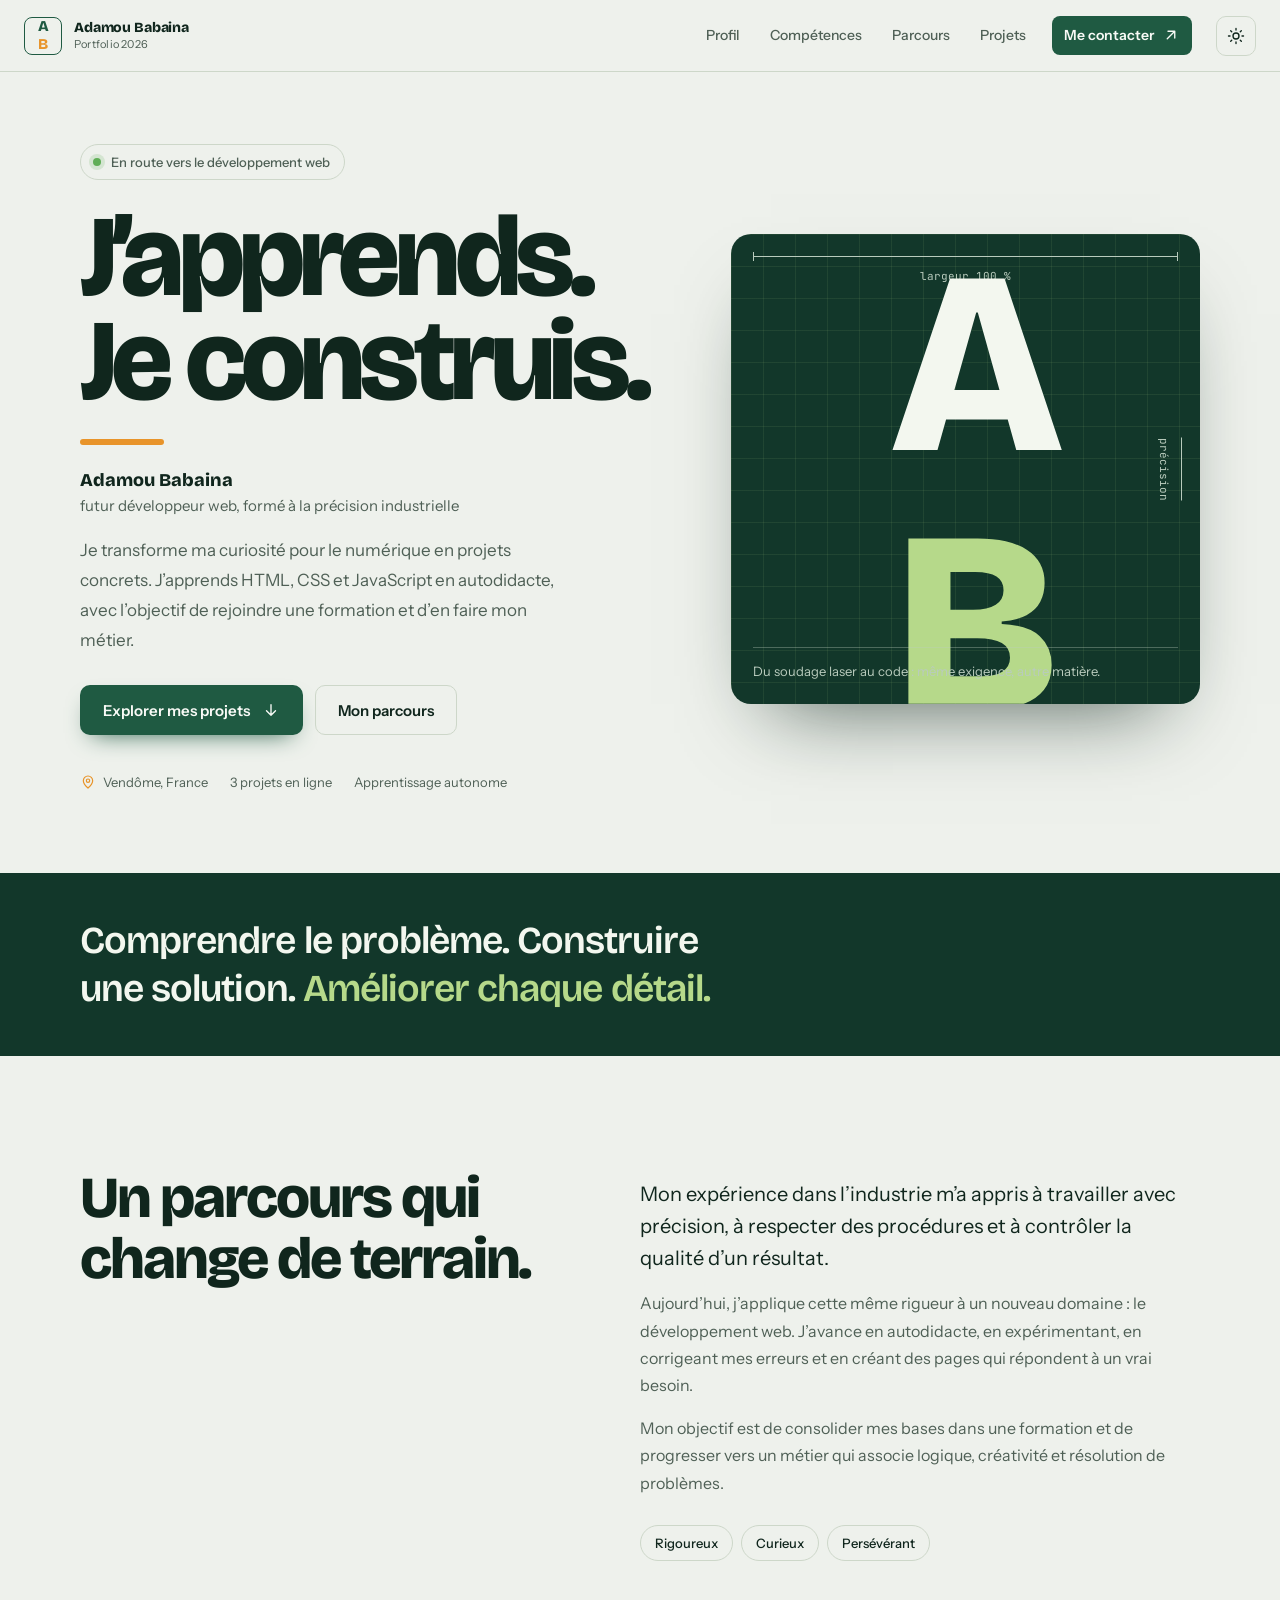
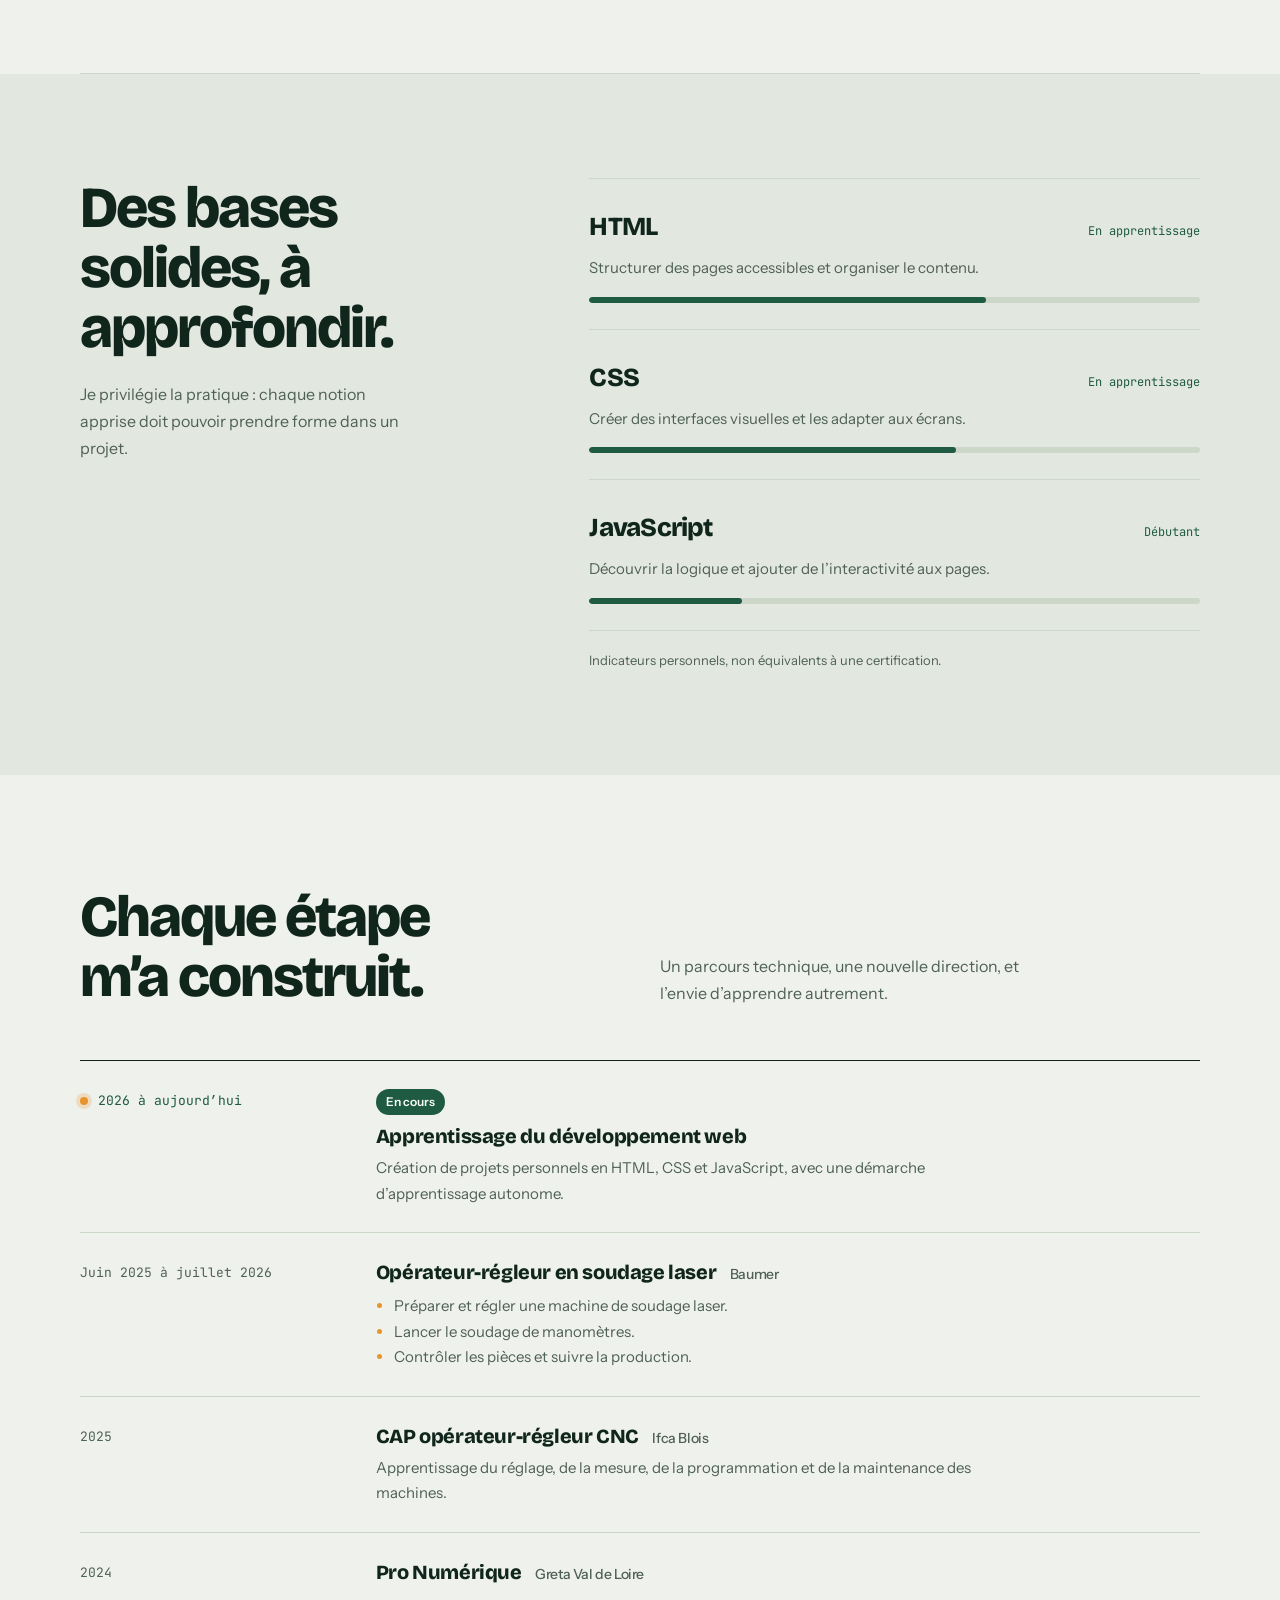
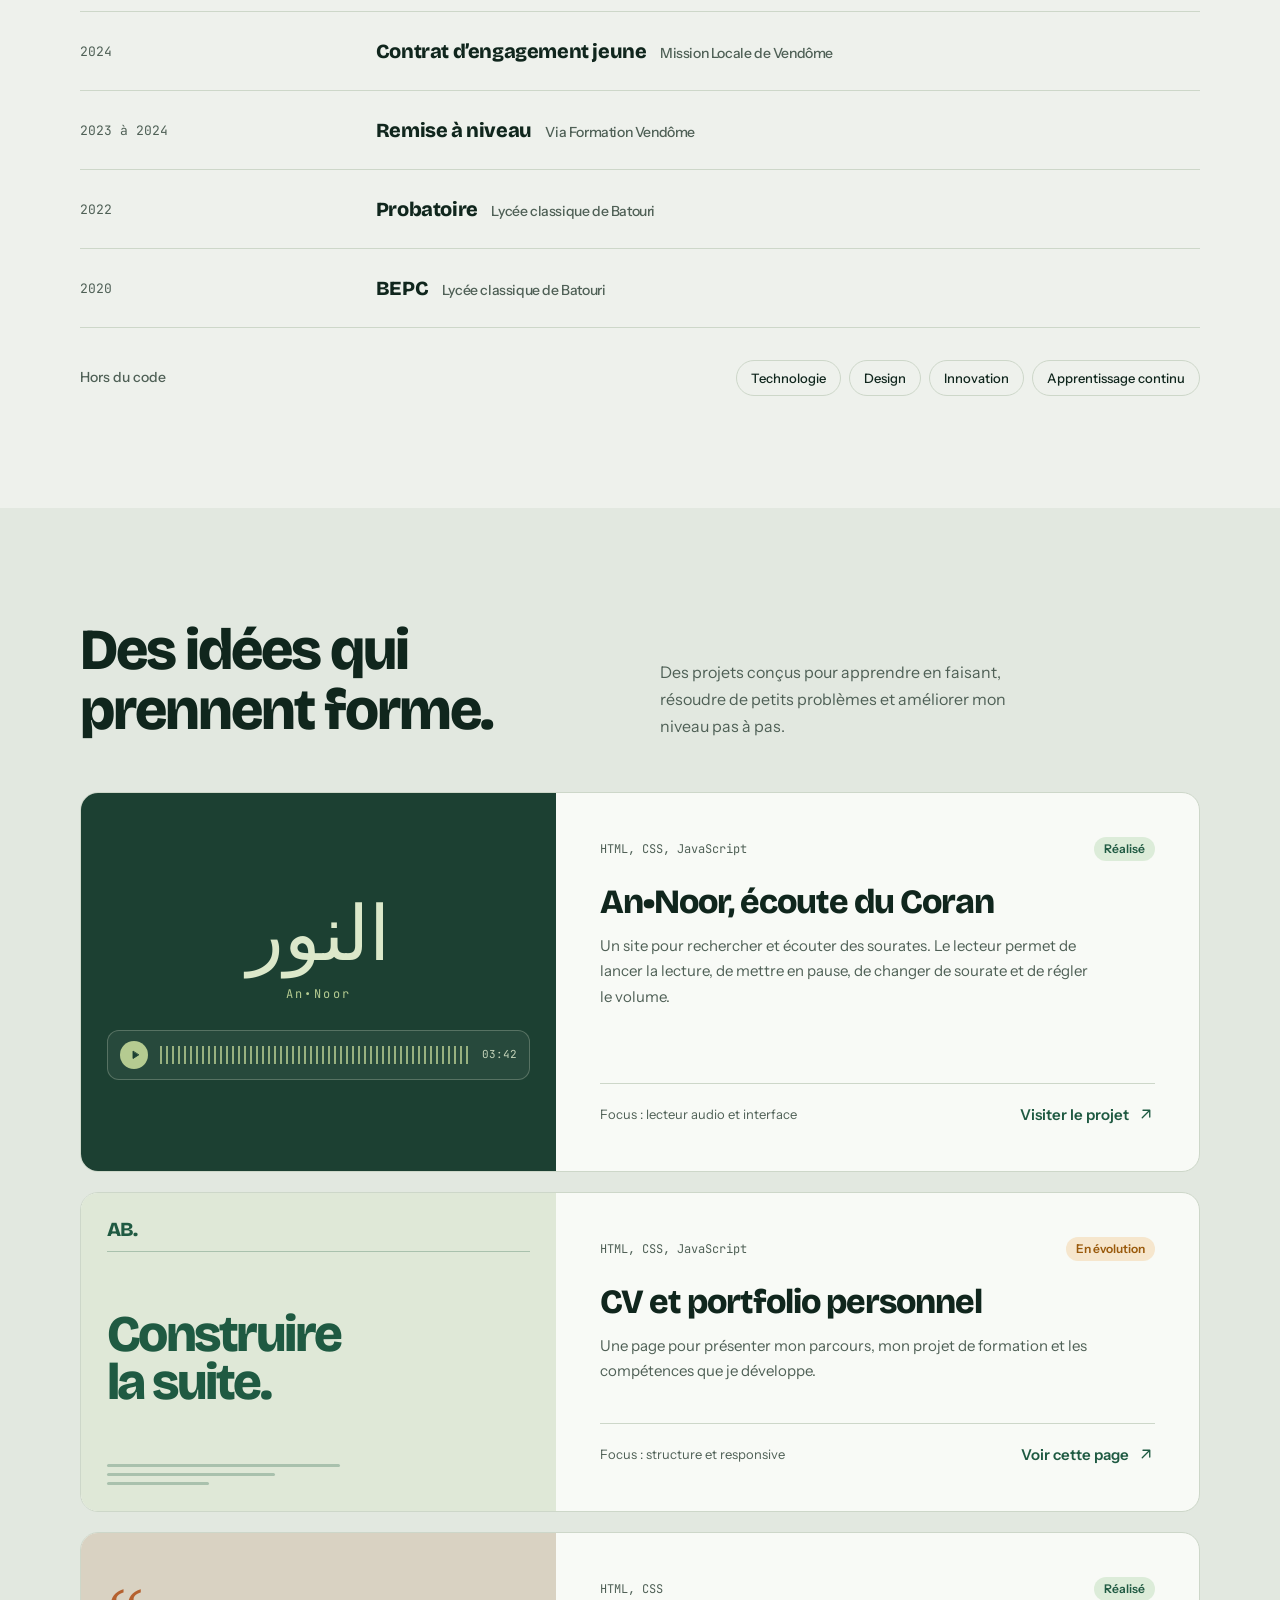
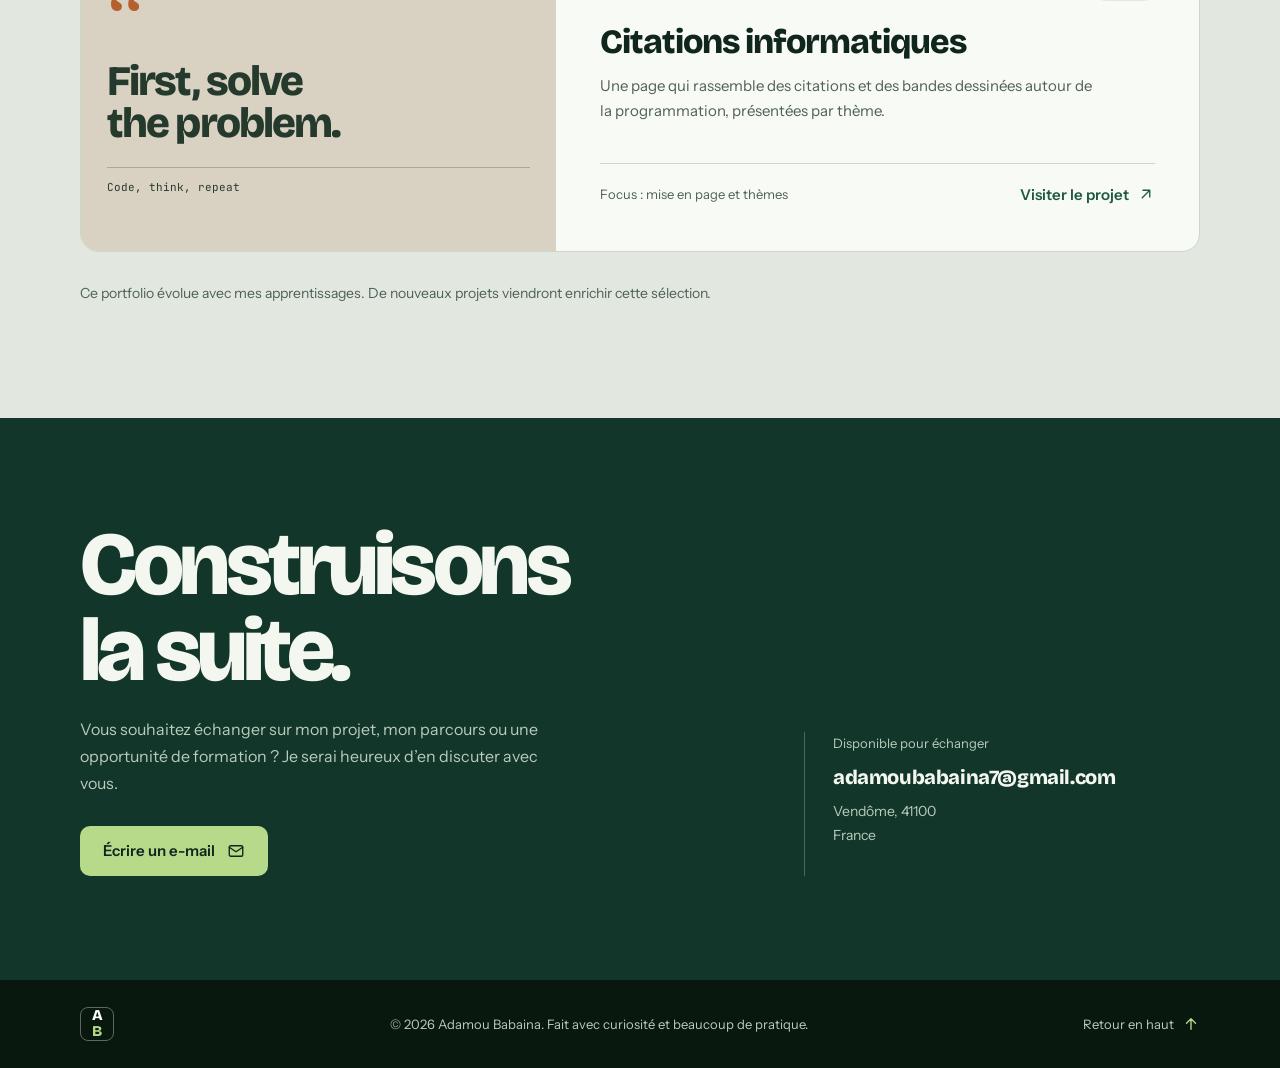
==== commit a0820a46: "git remote -v" ====
--- a/index.html
+++ b/index.html
@@ -3,156 +3,309 @@
 <head>
   <meta charset="utf-8">
   <meta name="viewport" content="width=device-width, initial-scale=1">
-  <meta name="description" content="Découvrez le parcours, les apprentissages et les projets d’Adamou Babaina.">
-  <title>Adamou Babaina — Mon portfolio</title>
+  <meta name="theme-color" content="#12372a">
+  <meta name="description" content="Adamou Babaina, futur développeur web à Vendôme : parcours industriel, apprentissage de HTML, CSS et JavaScript, projets personnels.">
+  <meta property="og:title" content="Adamou Babaina, développement web et projets">
+  <meta property="og:description" content="De l’usinage de précision au code : mon parcours, mes compétences et mes projets.">
+  <meta property="og:type" content="website">
+  <title>Adamou Babaina, développement web et projets</title>
+  <script>try{var t=localStorage.getItem("theme");if(!t&&matchMedia("(prefers-color-scheme: dark)").matches)t="dark";if(t)document.documentElement.dataset.theme=t}catch(e){}</script>
+  <link rel="preconnect" href="https://fonts.googleapis.com">
+  <link rel="preconnect" href="https://fonts.gstatic.com" crossorigin>
+  <link href="https://fonts.googleapis.com/css2?family=Bricolage+Grotesque:wght@600;800&family=Instrument+Sans:wght@400;500;600&family=JetBrains+Mono:wght@400&display=swap" rel="stylesheet">
   <link rel="stylesheet" href="style.css">
 </head>
 <body>
+  <svg width="0" height="0" style="position:absolute" aria-hidden="true" focusable="false">
+    <symbol id="i-up-right" viewBox="0 0 24 24"><path d="M7 17 17 7M8 7h9v9"/></symbol>
+    <symbol id="i-down" viewBox="0 0 24 24"><path d="M12 5v14M6 13l6 6 6-6"/></symbol>
+    <symbol id="i-up" viewBox="0 0 24 24"><path d="M12 19V5M6 11l6-6 6 6"/></symbol>
+    <symbol id="i-play" viewBox="0 0 24 24"><path d="M8 5v14l11-7z" style="fill:currentColor"/></symbol>
+    <symbol id="i-pin" viewBox="0 0 24 24"><path d="M12 21s7-6.2 7-11a7 7 0 1 0-14 0c0 4.8 7 11 7 11z"/><circle cx="12" cy="10" r="2.5"/></symbol>
+    <symbol id="i-mail" viewBox="0 0 24 24"><rect x="3" y="5" width="18" height="14" rx="2"/><path d="m3 7 9 6 9-6"/></symbol>
+    <symbol id="i-sun" viewBox="0 0 24 24"><circle cx="12" cy="12" r="4"/><path d="M12 2v2M12 20v2M4.9 4.9l1.4 1.4M17.7 17.7l1.4 1.4M2 12h2M20 12h2M4.9 19.1l1.4-1.4M17.7 6.3l1.4-1.4"/></symbol>
+    <symbol id="i-menu" viewBox="0 0 24 24"><path d="M4 8h16M4 16h16"/></symbol>
+  </svg>
+
+  <a class="skip" href="#contenu">Aller au contenu</a>
+  <div class="progress" aria-hidden="true"></div>
+
   <header class="site-header">
-    <a class="brand" href="#accueil" aria-label="Accueil — Adamou Babaina">AB<span>.</span></a>
-    <nav aria-label="Navigation principale">
-      <a href="#profil">Profil</a>
-      <a href="#parcours">Parcours</a>
-      <a href="#projets">Projets</a>
-      <a class="nav-contact" href="#contact">Contact</a>
-    </nav>
+    <div class="header-in">
+      <a class="brand" href="#accueil" aria-label="Adamou Babaina, accueil">
+        <span class="mark">A<b>B</b></span>
+        <span class="brand-name">Adamou Babaina<small>Portfolio 2026</small></span>
+      </a>
+
+      <nav class="main-nav" id="menu" aria-label="Navigation principale">
+        <a href="#profil">Profil</a>
+        <a href="#competences">Compétences</a>
+        <a href="#parcours">Parcours</a>
+        <a href="#projets">Projets</a>
+        <a class="nav-cta" href="#contact">Me contacter <svg class="ic"><use href="#i-up-right"/></svg></a>
+      </nav>
+
+      <div class="tools">
+        <button class="icon-btn theme" type="button" aria-label="Changer de thème"><svg class="ic"><use href="#i-sun"/></svg></button>
+        <button class="icon-btn menu" type="button" aria-label="Ouvrir le menu" aria-expanded="false" aria-controls="menu"><svg class="ic"><use href="#i-menu"/></svg></button>
+      </div>
+    </div>
   </header>
 
-  <main>
-    <section class="hero section-wrap" id="accueil">
+  <main id="contenu">
+
+    <section class="hero wrap" id="accueil" aria-labelledby="hero-title">
       <div class="hero-copy">
-      <p class="eyebrow">Bienvenue sur mon portfolio</p>
-      <p class="eyebrow"><span class="status-dot"></span> Mon projet : apprendre le développement web</p>
-        <h1>Adamou<br><span>Babaina</span></h1>
-        <p class="hero-title">En formation vers le développement web</p>
-        <p class="intro">Je débute dans la création de sites avec HTML, CSS et JavaScript. Je veux suivre une formation pour mieux maîtriser ces outils et en faire mon métier.</p>
-        <div class="hero-actions">
-          <a class="button button-primary" href="#parcours">Voir mon parcours <span aria-hidden="true">↓</span></a>
-          <a class="button button-light" href="#projets">Voir mes projets <span aria-hidden="true">↓</span></a>
-          <a class="text-link" href="mailto:adamoubabaina7@gmail.com">Me contacter <span aria-hidden="true">↗</span></a>
-        </div>
-      </div>
-      <div class="hero-card" aria-label="Présentation">
-        <div class="card-top"><span>PORTFOLIO</span><span>2026</span></div>
-        <div class="monogram">A<span>B</span></div>
-        <p>J’apprends.<br>Je crée. Je progresse.</p>
-        <div class="card-bottom"><span>Vendôme, France</span><span>01 / 01</span></div>
-      </div>
-      <a class="scroll-cue" href="#profil"><span></span> Faire défiler</a>
-    </section>
-    <section class="content-section section-wrap" id="profil">
-      <div class="section-heading"><p class="eyebrow">01 — À propos</p><h2>Mon parcours<br>vers le web</h2></div>
-      <div class="section-body">
-        <p>Mon expérience dans l’industrie m’a appris à être précis, à suivre des consignes et à vérifier la qualité de mon travail. Aujourd’hui, je veux me former au développement web.</p>
-        <p>J’apprends en autodidacte et je crée des pages web pour m’entraîner. Une formation m’aidera à progresser et à apprendre de bonnes méthodes.</p>
-        <div class="values"><span>Rigoureux</span><span>Curieux</span><span>Motivé</span></div>
-      </div>
-    </section>
-
-    <section class="skills-section" id="competences">
-      <div class="section-wrap skills-inner">
-        <div><p class="eyebrow">02 — Ce que j’apprends</p><h2>Mes bases<br>en développement</h2></div>
+        <p class="status"><span class="dot" aria-hidden="true"></span>En route vers le développement web</p>
+
+        <h1 id="hero-title">J’apprends.<br>Je construis.</h1>
+
+        <p class="name-line"><strong>Adamou Babaina</strong> futur développeur web, formé à la précision industrielle</p>
+
+        <p class="intro">
+          Je transforme ma curiosité pour le numérique en projets concrets.
+          J’apprends HTML, CSS et JavaScript en autodidacte, avec l’objectif
+          de rejoindre une formation et d’en faire mon métier.
+        </p>
+
+        <div class="actions">
+          <a class="btn btn-primary" href="#projets">Explorer mes projets <svg class="ic"><use href="#i-down"/></svg></a>
+          <a class="btn btn-ghost" href="#parcours">Mon parcours</a>
+        </div>
+
+        <ul class="facts">
+          <li><svg class="ic"><use href="#i-pin"/></svg>Vendôme, France</li>
+          <li>3 projets en ligne</li>
+          <li>Apprentissage autonome</li>
+        </ul>
+      </div>
+
+      <div class="hero-visual" role="img" aria-label="Monogramme AB gravé par un faisceau laser sur un plan technique">
+        <span class="dim dim-w">largeur 100 %</span>
+        <span class="dim dim-h">précision</span>
+        <div class="mono" aria-hidden="true">A<b>B</b></div>
+        <div class="beam" aria-hidden="true"></div>
+        <p class="vis-cap">Du soudage laser au code : même exigence, autre matière.</p>
+      </div>
+    </section>
+
+    <section class="statement" aria-label="Mon approche">
+      <div class="wrap">
+        <p>Comprendre le problème. Construire une solution. <span>Améliorer chaque détail.</span></p>
+      </div>
+    </section>
+
+    <section class="wrap split" id="profil">
+      <h2>Un parcours qui change de terrain.</h2>
+
+      <div class="prose">
+        <p class="lead">
+          Mon expérience dans l’industrie m’a appris à travailler avec
+          précision, à respecter des procédures et à contrôler la qualité
+          d’un résultat.
+        </p>
+        <p>
+          Aujourd’hui, j’applique cette même rigueur à un nouveau domaine :
+          le développement web. J’avance en autodidacte, en expérimentant,
+          en corrigeant mes erreurs et en créant des pages qui répondent
+          à un vrai besoin.
+        </p>
+        <p>
+          Mon objectif est de consolider mes bases dans une formation et
+          de progresser vers un métier qui associe logique, créativité
+          et résolution de problèmes.
+        </p>
+        <ul class="tags" aria-label="Mes qualités">
+          <li>Rigoureux</li><li>Curieux</li><li>Persévérant</li>
+        </ul>
+      </div>
+    </section>
+
+    <section class="skills" id="competences">
+      <div class="wrap skills-grid">
+        <div class="skills-head">
+          <h2>Des bases solides, à approfondir.</h2>
+          <p>Je privilégie la pratique : chaque notion apprise doit pouvoir prendre forme dans un projet.</p>
+        </div>
+
         <div class="skill-list">
-          <div class="skill"><div><strong>HTML</strong><span>Structure de pages web</span></div><span class="skill-level">En apprentissage</span></div>
-          <div class="skill"><div><strong>CSS</strong><span>Mise en forme et adaptation mobile</span></div><span class="skill-level">En apprentissage</span></div>
-          <div class="skill"><div><strong>JavaScript</strong><span>Découverte du langage</span></div><span class="skill-level">Débutant</span></div>
-        </div>
-      </div>
-    </section>
-
-    <section class="content-section section-wrap" id="parcours">
-      <div class="section-heading"><p class="eyebrow">03 — Expérience & formation</p><h2>Mon parcours</h2></div>
-      <div class="timeline">
-        <article class="timeline-item">
-          <p class="timeline-date">Juin 2025 — Juillet 2026</p>
-          <div><h3>Opérateur-régleur en soudage laser <span>Baumer</span></h3><ul><li>Préparer et régler une machine de soudage laser.</li><li>Lancer le soudage de manomètres.</li><li>Vérifier les pièces et suivre la production.</li></ul></div>
+          <article class="skill">
+            <div class="skill-top"><h3>HTML</h3><span>En apprentissage</span></div>
+            <p>Structurer des pages accessibles et organiser le contenu.</p>
+            <div class="track" role="img" aria-label="Niveau : bases en cours d’apprentissage"><i style="--p:65%"></i></div>
+          </article>
+          <article class="skill">
+            <div class="skill-top"><h3>CSS</h3><span>En apprentissage</span></div>
+            <p>Créer des interfaces visuelles et les adapter aux écrans.</p>
+            <div class="track" role="img" aria-label="Niveau : bases en cours d’apprentissage"><i style="--p:60%"></i></div>
+          </article>
+          <article class="skill">
+            <div class="skill-top"><h3>JavaScript</h3><span>Débutant</span></div>
+            <p>Découvrir la logique et ajouter de l’interactivité aux pages.</p>
+            <div class="track" role="img" aria-label="Niveau : découverte"><i style="--p:25%"></i></div>
+          </article>
+          <p class="note">Indicateurs personnels, non équivalents à une certification.</p>
+        </div>
+      </div>
+    </section>
+
+    <section class="wrap" id="parcours">
+      <div class="head-row">
+        <h2>Chaque étape m’a construit.</h2>
+        <p>Un parcours technique, une nouvelle direction, et l’envie d’apprendre autrement.</p>
+      </div>
+
+      <ol class="timeline">
+        <li class="t-item t-now">
+          <time>2026 à aujourd’hui</time>
+          <div>
+            <span class="pill">En cours</span>
+            <h3>Apprentissage du développement web</h3>
+            <p>Création de projets personnels en HTML, CSS et JavaScript, avec une démarche d’apprentissage autonome.</p>
+          </div>
+        </li>
+        <li class="t-item">
+          <time>Juin 2025 à juillet 2026</time>
+          <div>
+            <h3>Opérateur-régleur en soudage laser <em>Baumer</em></h3>
+            <ul>
+              <li>Préparer et régler une machine de soudage laser.</li>
+              <li>Lancer le soudage de manomètres.</li>
+              <li>Contrôler les pièces et suivre la production.</li>
+            </ul>
+          </div>
+        </li>
+        <li class="t-item">
+          <time>2025</time>
+          <div>
+            <h3>CAP opérateur-régleur CNC <em>Ifca Blois</em></h3>
+            <p>Apprentissage du réglage, de la mesure, de la programmation et de la maintenance des machines.</p>
+          </div>
+        </li>
+        <li class="t-item"><time>2024</time><div><h3>Pro Numérique <em>Greta Val de Loire</em></h3></div></li>
+        <li class="t-item"><time>2024</time><div><h3>Contrat d’engagement jeune <em>Mission Locale de Vendôme</em></h3></div></li>
+        <li class="t-item"><time>2023 à 2024</time><div><h3>Remise à niveau <em>Via Formation Vendôme</em></h3></div></li>
+        <li class="t-item"><time>2022</time><div><h3>Probatoire <em>Lycée classique de Batouri</em></h3></div></li>
+        <li class="t-item"><time>2020</time><div><h3>BEPC <em>Lycée classique de Batouri</em></h3></div></li>
+      </ol>
+
+      <div class="interests">
+        <span>Hors du code</span>
+        <ul class="tags"><li>Technologie</li><li>Design</li><li>Innovation</li><li>Apprentissage continu</li></ul>
+      </div>
+    </section>
+
+    <section class="projects" id="projets">
+      <div class="wrap">
+        <div class="head-row">
+          <h2>Des idées qui prennent forme.</h2>
+          <p>Des projets conçus pour apprendre en faisant, résoudre de petits problèmes et améliorer mon niveau pas à pas.</p>
+        </div>
+
+        <article class="card feature">
+          <div class="pv pv-noor" aria-hidden="true">
+            <div class="noor-ar">النور</div>
+            <div class="noor-name">An•Noor</div>
+            <div class="player"><span class="play"><svg class="ic"><use href="#i-play"/></svg></span><span class="wave"></span><small>03:42</small></div>
+          </div>
+          <div class="card-body">
+            <div class="card-meta"><span>HTML, CSS, JavaScript</span><span class="status-tag done">Réalisé</span></div>
+            <h3>An•Noor, écoute du Coran</h3>
+            <p>Un site pour rechercher et écouter des sourates. Le lecteur permet de lancer la lecture, de mettre en pause, de changer de sourate et de régler le volume.</p>
+            <div class="card-foot">
+              <span>Focus : lecteur audio et interface</span>
+              <a class="link" href="projet-ecoute-coran/index.html">Visiter le projet <svg class="ic"><use href="#i-up-right"/></svg></a>
+            </div>
+          </div>
         </article>
-        <article class="timeline-item">
-          <p class="timeline-date">2025</p>
-          <div><h3>CAP opérateur-régleur CNC</h3><p>Apprentissage de la programmation, du réglage, de la mesure et de la maintenance des machines.</p></div>
+
+        <article class="card">
+          <div class="pv pv-port" aria-hidden="true">
+            <span class="pp-top">AB.</span>
+            <div class="pp-title">Construire<br>la suite.</div>
+            <div class="pp-lines"><i></i><i></i><i></i></div>
+          </div>
+          <div class="card-body">
+            <div class="card-meta"><span>HTML, CSS, JavaScript</span><span class="status-tag live">En évolution</span></div>
+            <h3>CV et portfolio personnel</h3>
+            <p>Une page pour présenter mon parcours, mon projet de formation et les compétences que je développe.</p>
+            <div class="card-foot">
+              <span>Focus : structure et responsive</span>
+              <a class="link" href="#accueil">Voir cette page <svg class="ic"><use href="#i-up-right"/></svg></a>
+            </div>
+          </div>
         </article>
-        <article class="timeline-item">
-          <p class="timeline-date">2024</p>
-          <div><h3>Pro Numérique <span>Greta Val de Loire</span></h3></div>
+
+        <article class="card">
+          <div class="pv pv-quote" aria-hidden="true">
+            <div class="q-mark">“</div>
+            <p>First, solve<br>the problem.</p>
+            <small>Code, think, repeat</small>
+          </div>
+          <div class="card-body">
+            <div class="card-meta"><span>HTML, CSS</span><span class="status-tag done">Réalisé</span></div>
+            <h3>Citations informatiques</h3>
+            <p>Une page qui rassemble des citations et des bandes dessinées autour de la programmation, présentées par thème.</p>
+            <div class="card-foot">
+              <span>Focus : mise en page et thèmes</span>
+              <a class="link" href="projet-citations-informatique/index.html">Visiter le projet <svg class="ic"><use href="#i-up-right"/></svg></a>
+            </div>
+          </div>
         </article>
-        <article class="timeline-item">
-          <p class="timeline-date">2024</p>
-          <div><h3>Contrat d’engagement jeune <span>Mission Locale de Vendôme</span></h3></div>
-        </article>
-        <article class="timeline-item">
-          <p class="timeline-date">2023 — 2024</p>
-          <div><h3>Remise à niveau <span>Via Formation Vendôme</span></h3></div>
-        </article>
-        <article class="timeline-item">
-          <p class="timeline-date">2022</p>
-          <div><h3>Probatoire <span>Lycée classique de Batouri</span></h3></div>
-        </article>
-        <article class="timeline-item">
-          <p class="timeline-date">2020</p>
-          <div><h3>BEPC <span>Lycée classique de Batouri</span></h3></div>
-        </article>
-      </div>
-      <div class="cv-interests"><p class="eyebrow">Centres d’intérêt</p><div class="values"><span>Développement web</span><span>Technologie</span><span>Design</span><span>Innovation</span></div></div>
-    </section>
-     <section class="projects-section" id="projets">
-  <div class="section-wrap">
-    <div class="section-heading">
-      <p class="eyebrow">04 — Mes réalisations</p>
-      <h2>Mes projets</h2>
-      <p class="section-lead">
-        Je réalise ces projets pour pratiquer et progresser.
-      </p>
+
+        <p class="foot-note">Ce portfolio évolue avec mes apprentissages. De nouveaux projets viendront enrichir cette sélection.</p>
+      </div>
+    </section>
+
+    <section class="contact" id="contact">
+      <div class="wrap contact-in">
+        <div>
+          <h2>Construisons la suite.</h2>
+          <p>Vous souhaitez échanger sur mon projet, mon parcours ou une opportunité de formation ? Je serai heureux d’en discuter avec vous.</p>
+          <a class="btn btn-light" href="mailto:adamoubabaina7@gmail.com">Écrire un e-mail <svg class="ic"><use href="#i-mail"/></svg></a>
+        </div>
+        <address>
+          <span>Disponible pour échanger</span>
+          <a href="mailto:adamoubabaina7@gmail.com">adamoubabaina7@gmail.com</a>
+          <p>Vendôme, 41100<br>France</p>
+        </address>
+      </div>
+    </section>
+  </main>
+
+  <footer class="site-footer">
+    <div class="foot-in">
+      <a class="brand" href="#accueil" aria-label="Retour à l’accueil"><span class="mark">A<b>B</b></span></a>
+      <p>© 2026 Adamou Babaina. Fait avec curiosité et beaucoup de pratique.</p>
+      <a class="back" href="#accueil">Retour en haut <svg class="ic"><use href="#i-up"/></svg></a>
     </div>
-
-    <article class="project-card">
-      <div class="project-number">01</div>
-      <div class="project-info">
-        <p class="project-type">HTML · CSS</p>
-        <h3>CV et portfolio personnel</h3>
-        <p>
-          J’ai créé cette page pour présenter mon parcours, mon projet de formation et ce que j’apprends en développement web.
-        </p>
-      </div>
-      <span class="project-status">En cours</span>
-    </article>
-
-    <article class="project-card">
-      <div class="project-number">02</div>
-      <div class="project-info">
-        <p class="project-type">HTML · CSS · JavaScript</p>
-        <h3>Écoute du Coran</h3>
-        <p>
-          J’ai créé <strong>An•noor</strong>, un site pour chercher et écouter des sourates. Le lecteur permet aussi de mettre en pause, de changer de sourate et de régler le volume.
-        </p>
-        <a href="projet-ecoute-coran/index.html" class="project-link">Découvrir le projet →</a>
-      </div>
-      <span class="project-status">Réalisé</span>
-    </article>
-
-    <article class="project-card">
-      <div class="project-number">03</div>
-      <div class="project-info">
-        <p class="project-type">HTML · CSS</p>
-        <h3>Citations informatiques</h3>
-        <p>
-          Une petite page pour découvrir des citations et des bandes dessinées sur la programmation, présentées par thème.
-        </p>
-        <a href="projet-citations-informatique/index.html" class="project-link">Découvrir le projet →</a>
-      </div>
-      <span class="project-status">Réalisé</span>
-    </article>
-  </div>
-</section>
-    
-    <section class="contact-section section-wrap" id="contact">
-      <p class="eyebrow">05 — Me contacter</p>
-      <h2>Parlons de mon<br><span>projet.</span></h2>
-      <p>Vous pouvez me contacter pour parler de mon projet ou de ma candidature.</p>
-      <div class="contact-actions"><a class="button button-light" href="mailto:adamoubabaina7@gmail.com">Me contacter <span aria-hidden="true">↗</span></a></div>
-      <p class="location">Vendôme, 41100 · France</p>
-    </section>
-  </main>
-
-  <footer class="site-footer"><a class="brand" href="#accueil">AB<span>.</span></a><p>© 2026 Adamou Babaina · Portfolio personnel</p><a href="#accueil">Retour en haut ↑</a></footer>
+  </footer>
+
+  <script>
+  (function(){
+    var d=document,r=d.documentElement,nav=d.querySelector(".main-nav"),mb=d.querySelector(".menu");
+    d.querySelector(".theme").addEventListener("click",function(){
+      var t=r.dataset.theme==="dark"?"light":"dark";r.dataset.theme=t;
+      try{localStorage.setItem("theme",t)}catch(e){}
+    });
+    function close(){nav.classList.remove("open");mb.setAttribute("aria-expanded","false")}
+    mb.addEventListener("click",function(){mb.setAttribute("aria-expanded",nav.classList.toggle("open"))});
+    nav.addEventListener("click",function(e){if(e.target.closest("a"))close()});
+    addEventListener("keydown",function(e){if(e.key==="Escape")close()});
+    addEventListener("scroll",function(){
+      r.style.setProperty("--p",(scrollY/Math.max(1,r.scrollHeight-innerHeight)).toFixed(4));
+    },{passive:true});
+    if(!("IntersectionObserver" in window))return;
+    r.classList.add("js");
+    var bars=new IntersectionObserver(function(es){es.forEach(function(e){
+      if(e.isIntersecting){e.target.classList.add("in");bars.unobserve(e.target)}})},{threshold:.4});
+    d.querySelectorAll(".skill").forEach(function(s){bars.observe(s)});
+    var links=d.querySelectorAll(".main-nav a:not(.nav-cta)");
+    var spy=new IntersectionObserver(function(es){es.forEach(function(e){
+      if(e.isIntersecting)links.forEach(function(a){
+        if(a.getAttribute("href")==="#"+e.target.id)a.setAttribute("aria-current","true");else a.removeAttribute("aria-current")})})},{rootMargin:"-45% 0px -50% 0px"});
+    d.querySelectorAll("main section[id]").forEach(function(s){spy.observe(s)});
+  })();
+  </script>
 </body>
-</html>
+</html>
--- a/style.css
+++ b/style.css
@@ -1,699 +1,479 @@
-/* 1. Polices et palette : changez ces valeurs pour modifier l'identité du site. */
-@import url('https://fonts.googleapis.com/css2?family=DM+Sans:wght@400;500;600;700&family=Manrope:wght@400;500;600;700;800&display=swap');
+/* Adamou Babaina - Portfolio
+   Direction : plan technique et précision industrielle appliquées au web. */
 
 :root {
-  --ink: #25332d;          /* Texte principal */
-  --muted: #5d6862;        /* Texte secondaire */
-  --paper: #f4f6f5;        /* Fond clair de la page */
-  --white: #ffffff;
-  --accent: #dcebe2;       /* Vert clair pour les détails */
-  --accent-dark: #3f7057;  /* Vert foncé pour les liens */
-  --line: #dce3df;         /* Traits de séparation */
-  --dark: #315341;         /* Boutons et grands aplats foncés */
-  --content: 1000px;       /* Largeur maximale du contenu */
-}
-
-/* 2. Réglages de base : mêmes calculs de largeur et défilement fluide. */
-* {
-  box-sizing: border-box;
-}
+  color-scheme: light;
+  --bg: #eef1ec;
+  --bg2: #e2e8e0;
+  --card: #f8faf6;
+  --ink: #10261d;
+  --mut: #4f6056;
+  --g: #1f5a42;
+  --lime: #b6d98a;
+  --amber: #e8942a;
+  --line: #cdd7c9;
+  --band: #12372a;
+  --onband: #f3f7ef;
+  --onband-mut: #b9cbbd;
+  --on-g: #f8faf6;
+  --w: 1120px;
+  --hh: 72px;
+  --ease: cubic-bezier(.2, .75, .25, 1);
+  --display: "Bricolage Grotesque", "Arial Black", sans-serif;
+  --body: "Instrument Sans", Arial, sans-serif;
+  --mono: "JetBrains Mono", ui-monospace, monospace;
+}
+
+[data-theme="dark"] {
+  color-scheme: dark;
+  --bg: #0c1511;
+  --bg2: #101c16;
+  --card: #142219;
+  --ink: #e8f0e4;
+  --mut: #9fb2a5;
+  --g: #b6d98a;
+  --line: #25382d;
+  --band: #0a2218;
+  --on-g: #0c1511;
+}
+
+*, *::before, *::after { box-sizing: border-box; }
 
 html {
   scroll-behavior: smooth;
-  scroll-padding-top: 90px; /* Évite qu'un titre passe sous l'en-tête fixe. */
+  scroll-padding-top: calc(var(--hh) + 16px);
 }
 
 body {
   margin: 0;
-  background: var(--paper);
+  background: var(--bg);
   color: var(--ink);
-  font-family: 'DM Sans', Arial, sans-serif;
-  line-height: 1.65;
-}
-
-a {
-  color: inherit;
-  text-decoration: none;
-}
-
-h1,
-h2,
-h3,
-p {
-  margin-top: 0;
-}
-
-h1,
-h2,
-h3 {
-  font-family: 'Manrope', Arial, sans-serif;
-}
-
-/* 3. Accessibilité : le focus est visible quand on navigue au clavier. */
-a:focus-visible {
-  outline: 3px solid var(--accent-dark);
-  outline-offset: 4px;
-  border-radius: 3px;
-}
-
-/* 4. En-tête : reste visible pendant le défilement et contient les liens du site. */
+  font: 400 16px/1.7 var(--body);
+  -webkit-font-smoothing: antialiased;
+}
+
+h1, h2, h3, p, ul, ol { margin: 0; }
+ul, ol { padding: 0; list-style: none; }
+a { color: inherit; text-decoration: none; }
+button { font: inherit; color: inherit; cursor: pointer; }
+h1, h2, h3 { font-family: var(--display); overflow-wrap: break-word; }
+
+h2 {
+  font-size: clamp(34px, 4.6vw, 58px);
+  font-weight: 800;
+  line-height: 1.04;
+  letter-spacing: -.035em;
+  text-wrap: balance;
+}
+
+::selection { background: var(--g); color: var(--on-g); }
+
+:focus-visible { outline: 3px solid var(--amber); outline-offset: 3px; border-radius: 3px; }
+
+.wrap { width: min(var(--w), calc(100% - 48px)); margin-inline: auto; }
+
+.ic {
+  width: 18px; height: 18px; flex: none;
+  fill: none; stroke: currentColor; stroke-width: 1.8;
+  stroke-linecap: round; stroke-linejoin: round;
+}
+
+.skip {
+  position: fixed; z-index: 100; top: 10px; left: 10px;
+  padding: 10px 14px; background: var(--ink); color: var(--bg);
+  transform: translateY(-160%);
+}
+.skip:focus { transform: none; }
+
+.progress {
+  position: fixed; z-index: 60; top: 0; left: 0; right: 0; height: 3px;
+  background: var(--amber);
+  transform: scaleX(var(--p, 0)); transform-origin: left;
+}
+
+/* En-tête */
 .site-header {
-  position: sticky;
-  top: 0;
-  z-index: 10;
-  width: 100%;
-  min-height: 74px;
-  padding: 0 max(24px, calc((100% - 1120px) / 2));
-  display: flex;
-  align-items: center;
-  justify-content: space-between;
-  gap: 24px;
-  border-bottom: 1px solid rgb(223 229 226 / 85%);
-  background: rgb(251 250 247 / 94%);
-  backdrop-filter: blur(12px);
-}
-
-.brand {
-  flex: 0 0 auto;
-  font: 800 24px/1 'Manrope', Arial, sans-serif;
-  letter-spacing: -2px;
-}
-
-.brand span {
-  color: var(--accent-dark);
-}
-
-.site-header nav {
-  display: flex;
-  align-items: center;
-  gap: 26px;
-  font-size: 13px;
-  font-weight: 600;
-}
-
-.site-header nav a,
-.text-link {
-  transition: color 180ms ease;
-}
-
-.site-header nav a:hover,
-.text-link:hover {
-  color: var(--accent-dark);
-}
-
-.site-header nav .nav-contact {
-  padding: 8px 13px;
-  border: 1px solid #aebbb3;
-  border-radius: 4px;
-}
-
-/* 5. Largeur commune : aligne les différentes sections sur le même axe. */
-.section-wrap {
-  width: min(var(--content), calc(100% - 48px));
-  margin-inline: auto;
-}
-
-/* 6. Accueil : deux colonnes sur ordinateur, présentation et monogramme. */
+  position: sticky; top: 0; z-index: 50; height: var(--hh);
+  background: color-mix(in srgb, var(--bg) 88%, transparent);
+  border-bottom: 1px solid var(--line);
+  backdrop-filter: blur(14px);
+  -webkit-backdrop-filter: blur(14px);
+}
+
+.header-in {
+  width: min(1280px, calc(100% - 48px)); height: 100%; margin: auto;
+  display: flex; align-items: center; gap: 24px;
+}
+
+.brand { display: inline-flex; align-items: center; gap: 12px; }
+
+.mark {
+  width: 38px; height: 38px; display: grid; place-items: center;
+  border: 1.5px solid var(--g); border-radius: 8px;
+  color: var(--g); font: 800 15px/1 var(--display); letter-spacing: -.06em;
+}
+.mark b { color: var(--amber); font-weight: 800; }
+
+.brand-name { display: flex; flex-direction: column; font: 800 14px/1.2 var(--display); letter-spacing: -.01em; }
+.brand-name small { margin-top: 2px; color: var(--mut); font: 400 11px/1.2 var(--body); letter-spacing: .02em; }
+
+.main-nav { display: flex; align-items: center; gap: 6px; margin-left: auto; }
+
+.main-nav a {
+  position: relative; padding: 8px 12px; border-radius: 8px;
+  color: var(--mut); font-size: 14px; font-weight: 500;
+  transition: color .2s, background .2s;
+}
+.main-nav a:hover { color: var(--ink); background: var(--bg2); }
+.main-nav a[aria-current] { color: var(--ink); }
+.main-nav a[aria-current]::after {
+  content: ""; position: absolute; left: 12px; right: 12px; bottom: 2px;
+  height: 2px; background: var(--amber); border-radius: 2px;
+}
+
+.main-nav .nav-cta {
+  display: inline-flex; align-items: center; gap: 8px; margin-left: 8px;
+  background: var(--g); color: var(--on-g); font-weight: 600;
+}
+.main-nav .nav-cta:hover { background: var(--g); color: var(--on-g); filter: brightness(1.12); }
+
+.tools { display: flex; gap: 8px; }
+
+.icon-btn {
+  width: 40px; height: 40px; display: grid; place-items: center;
+  border: 1px solid var(--line); border-radius: 10px; background: transparent;
+  transition: background .2s, border-color .2s;
+}
+.icon-btn:hover { background: var(--bg2); border-color: var(--g); }
+.menu { display: none; }
+
+/* Boutons */
+.btn {
+  min-height: 50px; padding: 0 22px;
+  display: inline-flex; align-items: center; justify-content: center; gap: 12px;
+  border: 1.5px solid transparent; border-radius: 10px;
+  font-size: 15px; font-weight: 600;
+  transition: transform .25s var(--ease), background .25s, border-color .25s, box-shadow .25s;
+}
+.btn:hover { transform: translateY(-2px); }
+.btn-primary { background: var(--g); color: var(--on-g); box-shadow: 0 10px 24px -12px var(--g); }
+.btn-ghost { border-color: var(--line); background: transparent; }
+.btn-ghost:hover { border-color: var(--g); background: var(--bg2); }
+.btn-light { background: var(--lime); color: #10261d; }
+
+/* Accueil */
 .hero {
-  position: relative;
-  min-height: 590px;
-  padding: 78px 0 82px;
-  display: grid;
-  grid-template-columns: 1.25fr .75fr;
-  align-items: center;
-  gap: 70px;
-}
-
-.eyebrow {
-  margin: 0 0 16px;
-  color: #63736c;
-  font-size: 11px;
-  font-weight: 700;
-  letter-spacing: 1.6px;
-  text-transform: uppercase;
-}
-
-.status-dot {
-  display: inline-block;
-  width: 8px;
-  height: 8px;
-  margin-right: 8px;
-  border-radius: 50%;
-  background: #6c963d;
-  vertical-align: 1px;
-}
-
-.hero h1 {
-  margin: 0;
-  font-size: clamp(58px, 8vw, 94px);
-  font-weight: 800;
-  line-height: .98;
-  letter-spacing: -6px;
-}
-
-.hero h1 span,
-.contact-section h2 span {
-  color: #789a55;
-}
-
-.hero-title {
-  margin: 18px 0 12px;
-  font-size: 19px;
-  font-weight: 700;
-}
-
-.intro {
-  max-width: 510px;
-  margin-bottom: 25px;
-  color: var(--muted);
-  font-size: 15px;
-}
-
-/* 7. Liens d'action : les boutons restent bien alignés quand ils passent à la ligne. */
-.hero-actions,
-.contact-actions {
-  display: flex;
-  align-items: center;
-  flex-wrap: wrap;
-  gap: 14px 22px;
-}
-
-.button {
-  min-height: 44px;
-  padding: 11px 15px;
-  display: inline-flex;
-  align-items: center;
-  justify-content: space-between;
-  gap: 20px;
-  border: 1px solid transparent;
-  border-radius: 4px;
-  font-size: 13px;
-  font-weight: 700;
-  transition: transform 180ms ease, background-color 180ms ease, border-color 180ms ease;
-}
-
-.button:hover {
-  transform: translateY(-2px);
-}
-
-.button-primary,
-.button-light {
-  background: var(--dark);
-  color: var(--white);
-}
-
-.button-primary:hover,
-.button-light:hover {
-  background: #254b52;
-}
-
-.button-download {
-  border-color: #aebbb3;
-  background: transparent;
-  color: var(--ink);
-}
-
-.button-download:hover {
-  border-color: #82947f;
-  background: #eaf0ec;
-}
-
-.text-link {
-  font-size: 13px;
-  font-weight: 700;
-}
-
-/* 8. Carte décorative avec les initiales : remplace une photo de profil. */
-.hero-card {
-  min-height: 340px;
-  padding: 20px;
-  display: flex;
-  flex-direction: column;
-  justify-content: space-between;
-  background: var(--accent);
-  color: #203222;
-  transform: rotate(1.5deg);
-  box-shadow: 12px 14px 0 #e9ede2;
-}
-
-.card-top,
-.card-bottom {
-  display: flex;
-  justify-content: space-between;
-  font-size: 10px;
-  font-weight: 700;
-  letter-spacing: 1px;
-}
-
-.monogram {
-  font: 800 118px/.9 'Manrope', Arial, sans-serif;
-  letter-spacing: -12px;
-}
-
-.monogram span {
-  color: #648b3b;
-}
-
-.hero-card > p {
-  margin: 0;
-  font: 700 21px/1.2 'Manrope', Arial, sans-serif;
-}
-
-.scroll-cue {
-  position: absolute;
-  bottom: 24px;
-  left: 0;
-  display: flex;
-  align-items: center;
-  gap: 10px;
-  color: #6d7b75;
-  font-size: 11px;
-}
-
-.scroll-cue span {
-  width: 25px;
-  height: 1px;
-  background: #789a55;
-}
-
-/* 9. Profil : texte et titre forment deux colonnes équilibrées. */
-.content-section {
-  padding-block: 78px;
-  display: grid;
-  grid-template-columns: .8fr 1.2fr;
-  gap: 70px;
-  border-top: 1px solid var(--line);
-}
-
-.section-heading h2,
-.skills-inner h2 {
-  margin: 0;
-  font-size: clamp(32px, 4vw, 43px);
-  line-height: 1.12;
-  letter-spacing: -1.8px;
-}
-
-.section-body {
-  color: var(--muted);
-  font-size: 15px;
-}
-
-.section-body p {
-  margin-bottom: 16px;
-}
-
-.values {
-  display: flex;
-  flex-wrap: wrap;
-  gap: 9px;
-  margin-top: 22px;
-}
-
-.values span {
-  padding: 5px 11px;
-  border: 1px solid #d3ddd6;
-  border-radius: 20px;
-  color: #3f5548;
-  font-size: 12px;
-}
-
-/* 10. Compétences : chaque ligne sépare la technologie de sa description. */
-.skills-section,
-.projects-section {
-  background: #eef1eb;
-}
-
-.skills-section {
-  padding: 70px 0;
-}
-
-.skills-inner {
-  display: grid;
-  grid-template-columns: .8fr 1.2fr;
-  gap: 70px;
-}
-
-.skill-list {
-  border-top: 1px solid #d3dbd2;
-}
-
-.skill {
-  padding: 15px 0;
-  display: flex;
-  align-items: center;
-  justify-content: space-between;
-  gap: 20px;
-  border-bottom: 1px solid #d3dbd2;
-}
-
-.skill div {
-  display: flex;
-  flex-direction: column;
-}
-
-.skill strong {
-  font: 700 16px 'Manrope', Arial, sans-serif;
-}
-
-.skill div span {
-  color: var(--muted);
-  font-size: 12px;
-}
-
-.skill-level {
-  color: #536f3d;
-  font-size: 11px;
-  font-weight: 700;
-  white-space: nowrap;
-}
-
-/* 11. Parcours : une ligne par expérience ou formation. */
-.timeline {
-  border-top: 1px solid var(--line);
-}
-
-.timeline-item {
-  padding: 20px 0;
-  display: grid;
-  grid-template-columns: 190px 1fr;
-  gap: 28px;
+  min-height: min(780px, calc(100svh - var(--hh)));
+  padding-block: 72px 80px;
+  display: grid; grid-template-columns: 1.1fr .9fr; align-items: center;
+  gap: clamp(36px, 6vw, 88px);
+}
+
+.status {
+  display: inline-flex; align-items: center; gap: 10px; margin-bottom: 26px;
+  padding: 6px 14px 6px 12px; border: 1px solid var(--line); border-radius: 99px;
+  color: var(--mut); font-size: 13px; font-weight: 500;
+}
+.dot { width: 8px; height: 8px; border-radius: 50%; background: #5fae56; box-shadow: 0 0 0 4px rgb(95 174 86 / 18%); }
+
+h1 {
+  font-size: clamp(60px, 9vw, 124px);
+  font-weight: 800; line-height: .9; letter-spacing: -.05em;
+}
+h1::after {
+  content: ""; display: block; width: 84px; height: 6px; margin-top: 26px;
+  background: var(--amber); border-radius: 3px;
+}
+
+.name-line { max-width: 460px; margin-top: 24px; color: var(--mut); font-size: 15px; }
+.name-line strong { display: block; color: var(--ink); font: 800 18px/1.3 var(--display); }
+
+.intro { max-width: 500px; margin: 18px 0 30px; color: var(--mut); font-size: 17px; line-height: 1.75; }
+
+.actions { display: flex; flex-wrap: wrap; gap: 12px; }
+
+.facts { display: flex; flex-wrap: wrap; gap: 8px 22px; margin-top: 36px; color: var(--mut); font-size: 13px; }
+.facts li { display: inline-flex; align-items: center; gap: 7px; }
+.facts .ic { width: 16px; height: 16px; color: var(--amber); }
+
+/* Plan technique : moment fort de la page */
+.hero-visual {
+  position: relative; min-height: 470px; overflow: hidden; isolation: isolate;
+  border-radius: 20px; background: var(--band); color: var(--onband);
+  background-image:
+    linear-gradient(rgb(182 217 138 / 9%) 1px, transparent 1px),
+    linear-gradient(90deg, rgb(182 217 138 / 9%) 1px, transparent 1px);
+  background-size: 32px 32px;
+  box-shadow: 0 40px 80px -40px rgb(10 34 24 / 70%);
+}
+
+.mono {
+  position: absolute; inset: 0; display: grid; place-items: center; padding-bottom: 40px;
+  font: 800 clamp(170px, 21vw, 260px)/1 var(--display); letter-spacing: -.09em;
+  clip-path: inset(0 100% 0 0);
+  animation: engrave 2.2s .3s var(--ease) forwards;
+}
+.mono b { color: var(--lime); font-weight: 800; }
+
+.beam {
+  position: absolute; top: 14%; bottom: 20%; left: 8%; width: 2px; opacity: 0;
+  background: linear-gradient(transparent, var(--amber) 20%, #fff 50%, var(--amber) 80%, transparent);
+  box-shadow: 0 0 14px 3px rgb(232 148 42 / 70%);
+  animation: sweep 2.2s .3s var(--ease) forwards;
+}
+
+@keyframes engrave { to { clip-path: inset(0); } }
+@keyframes sweep {
+  0% { left: 8%; opacity: 1; }
+  92% { opacity: 1; }
+  100% { left: 92%; opacity: 0; }
+}
+
+.dim {
+  position: absolute; color: var(--onband-mut); font: 400 11px/1 var(--mono);
+}
+.dim-w { top: 22px; left: 22px; right: 22px; padding-top: 14px; border-top: 1px solid var(--onband-mut); text-align: center; }
+.dim-w::before, .dim-w::after { content: ""; position: absolute; top: -5px; width: 1px; height: 9px; background: var(--onband-mut); }
+.dim-w::before { left: 0; }
+.dim-w::after { right: 0; }
+.dim-h { top: 50%; right: 18px; writing-mode: vertical-rl; padding-right: 12px; border-right: 1px solid var(--onband-mut); transform: translateY(-50%); }
+
+.vis-cap {
+  position: absolute; right: 22px; bottom: 22px; left: 22px; padding-top: 14px;
+  border-top: 1px solid rgb(185 203 189 / 35%);
+  color: var(--onband-mut); font-size: 13px; line-height: 1.5;
+}
+
+/* Bandeau */
+.statement { background: var(--band); color: var(--onband); }
+.statement .wrap { padding-block: 44px; }
+.statement p {
+  max-width: 880px;
+  font: 600 clamp(22px, 3.2vw, 38px)/1.25 var(--display); letter-spacing: -.025em; text-wrap: balance;
+}
+.statement span { color: var(--lime); }
+
+/* Profil */
+.split {
+  padding-block: 112px;
+  display: grid; grid-template-columns: .9fr 1.1fr; gap: clamp(36px, 8vw, 120px);
   border-bottom: 1px solid var(--line);
 }
 
-.timeline-date {
-  margin: 2px 0 0;
-  color: #687970;
-  font-size: 12px;
-  font-weight: 600;
-}
-
-.timeline-item h3 {
-  margin: 0 0 7px;
-  font-size: 16px;
-}
-
-.timeline-item h3 span {
-  color: #687770;
-  font: 500 13px 'DM Sans', Arial, sans-serif;
-}
-
-.timeline-item p:not(.timeline-date),
-.timeline-item li {
-  color: var(--muted);
-  font-size: 13px;
-}
-
-.timeline-item ul {
-  margin: 7px 0 0;
-  padding-left: 18px;
-}
-
-.timeline-item li {
-  margin-bottom: 3px;
-}
-
-/* 12. Projets : carte simple pour rendre chaque réalisation facile à repérer. */
-.projects-section {
-  padding: 74px 0 84px;
-}
-
-.projects-section .section-heading {
-  max-width: 540px;
-  margin-bottom: 28px;
-}
-
-.section-lead {
-  margin: 14px 0 0;
-  color: var(--muted);
-  font-size: 14px;
-}
-
-.project-card {
-  padding: 22px;
-  display: grid;
-  grid-template-columns: 60px 1fr auto;
-  align-items: center;
-  gap: 22px;
-  border: 1px solid #d8e0da;
-  background: var(--paper);
-  transition: border-color 180ms ease, box-shadow 180ms ease;
-}
-
-.project-card:hover {
-  border-color: #aebda8;
-  box-shadow: 0 8px 20px rgb(23 36 43 / 6%);
-}
-
-.project-number {
-  color: #68844e;
-  font: 700 20px 'Manrope', Arial, sans-serif;
-}
-
-.project-type {
-  margin: 0 0 4px;
-  color: #5a7541;
-  font-size: 10px;
-  font-weight: 700;
-  letter-spacing: 1.2px;
-}
-
-.project-info h3 {
-  margin: 0 0 5px;
-  font-size: 17px;
-}
-
-.project-info > p:last-child {
-  max-width: 620px;
-  margin: 0;
-  color: var(--muted);
-  font-size: 13px;
-}
-
-.project-status {
-  padding: 5px 9px;
-  border: 1px solid #c4d2bb;
-  border-radius: 20px;
-  color: #506d39;
-  font-size: 11px;
-  white-space: nowrap;
-}
-
-/* 13. Contact : dernière invitation à écrire ou à télécharger le CV PDF. */
-.contact-section {
-  padding-block: 78px;
-}
-
-.contact-section h2 {
-  margin: 0 0 14px;
-  font-size: clamp(42px, 6vw, 68px);
-  line-height: 1.02;
-  letter-spacing: -3px;
-}
-
-.contact-section > p:not(.eyebrow):not(.location) {
-  max-width: 480px;
-  color: var(--muted);
-  font-size: 14px;
-}
-
-.contact-actions {
-  margin-top: 22px;
-}
-
-.contact-phone {
-  font-size: 13px;
-  font-weight: 600;
-}
-
-.location {
-  margin: 25px 0 0;
-  color: #6c7973;
-  font-size: 12px;
-}
-
-/* 14. Pied de page : signature et raccourci pour remonter en haut. */
-.site-footer {
-  width: min(var(--content), calc(100% - 48px));
-  min-height: 72px;
-  margin: auto;
-  display: flex;
-  align-items: center;
-  justify-content: space-between;
-  gap: 16px;
-  border-top: 1px solid var(--line);
-  color: #687770;
-  font-size: 11px;
-}
-
-.site-footer p {
-  margin: 0;
-}
-
-.site-footer > a:last-child {
-  font-weight: 600;
-}
-
-/* 15. Tablette et téléphone : les colonnes passent l'une sous l'autre. */
-@media (max-width: 700px) {
-  .site-header {
-    min-height: 66px;
-    padding-inline: 18px;
-    gap: 14px;
+.prose { max-width: 580px; padding-top: 10px; color: var(--mut); }
+.prose p + p { margin-top: 16px; }
+.prose .lead { color: var(--ink); font-size: 20px; line-height: 1.6; }
+
+.tags { display: flex; flex-wrap: wrap; gap: 8px; margin-top: 28px; }
+.tags li {
+  padding: 6px 14px; border: 1px solid var(--line); border-radius: 99px;
+  color: var(--ink); font-size: 13px; font-weight: 500;
+}
+
+/* Compétences */
+.skills { padding-block: 104px; background: var(--bg2); }
+.skills-grid { display: grid; grid-template-columns: .8fr 1.2fr; gap: clamp(36px, 8vw, 110px); }
+.skills-head p { max-width: 340px; margin-top: 22px; color: var(--mut); }
+.skills-head { align-self: start; position: sticky; top: calc(var(--hh) + 32px); }
+
+.skill { padding: 26px 0; border-top: 1px solid var(--line); }
+.skill-top { display: flex; flex-wrap: wrap; align-items: baseline; justify-content: space-between; gap: 6px 16px; }
+.skill h3 { font-size: 26px; font-weight: 800; letter-spacing: -.03em; }
+.skill-top span { color: var(--g); font: 400 12px/1.4 var(--mono); }
+.skill p { margin: 6px 0 16px; color: var(--mut); font-size: 15px; }
+
+.track { height: 6px; overflow: hidden; border-radius: 4px; background: var(--line); }
+.track i {
+  display: block; width: var(--p); height: 100%; border-radius: 4px; background: var(--g);
+}
+.js .track i { transform: scaleX(0); transform-origin: left; transition: transform 1.2s var(--ease); }
+.js .skill.in .track i { transform: scaleX(1); }
+
+.note { padding-top: 18px; border-top: 1px solid var(--line); color: var(--mut); font-size: 13px; }
+
+/* Parcours */
+#parcours { padding-block: 112px; }
+
+.head-row {
+  display: grid; grid-template-columns: 1fr 1fr; align-items: end; gap: 24px 40px; margin-bottom: 52px;
+}
+.head-row p { max-width: 380px; color: var(--mut); }
+
+.timeline { border-top: 1px solid var(--ink); }
+.t-item {
+  display: grid; grid-template-columns: minmax(160px, .32fr) 1fr; gap: 32px;
+  padding: 26px 0; border-bottom: 1px solid var(--line);
+  transition: background .25s;
+}
+.t-item:hover { background: linear-gradient(90deg, transparent, var(--bg2) 20%, transparent); }
+.t-item time { padding-top: 4px; color: var(--mut); font: 400 13px/1.5 var(--mono); }
+.t-item h3 { font-size: 20px; font-weight: 800; letter-spacing: -.02em; line-height: 1.3; }
+.t-item h3 em { margin-left: 10px; color: var(--mut); font: 500 14px/1.4 var(--body); }
+.t-item p, .t-item li { color: var(--mut); font-size: 15px; }
+.t-item p { max-width: 620px; margin-top: 6px; }
+.t-item ul { margin-top: 8px; padding-left: 18px; list-style: disc; }
+.t-item li::marker { color: var(--amber); }
+
+.t-now time { color: var(--g); }
+.t-now time::before {
+  content: ""; display: inline-block; width: 8px; height: 8px; margin-right: 10px;
+  border-radius: 50%; background: var(--amber); box-shadow: 0 0 0 4px rgb(232 148 42 / 22%);
+}
+.pill {
+  display: inline-block; margin-bottom: 8px; padding: 3px 10px; border-radius: 99px;
+  background: var(--g); color: var(--on-g); font-size: 12px; font-weight: 600;
+}
+
+.interests { display: flex; align-items: center; justify-content: space-between; gap: 24px; padding-top: 32px; }
+.interests > span { color: var(--mut); font-size: 14px; font-weight: 500; white-space: nowrap; }
+.interests .tags { justify-content: flex-end; margin: 0; }
+
+/* Projets */
+.projects { padding-block: 112px; background: var(--bg2); }
+
+.card {
+  display: grid; grid-template-columns: .85fr 1.15fr; min-height: 320px; margin-top: 20px;
+  overflow: hidden; border: 1px solid var(--line); border-radius: 18px; background: var(--card);
+  transition: transform .3s var(--ease), border-color .3s, box-shadow .3s;
+}
+.card:hover { transform: translateY(-4px); border-color: var(--g); box-shadow: 0 24px 50px -28px rgb(16 38 29 / 45%); }
+.feature { min-height: 380px; }
+
+.pv { position: relative; min-height: 280px; padding: 26px; overflow: hidden; display: flex; flex-direction: column; justify-content: center; }
+
+.card-body { min-width: 0; padding: clamp(24px, 4vw, 44px); display: flex; flex-direction: column; align-items: flex-start; }
+.card-meta { width: 100%; display: flex; align-items: center; justify-content: space-between; gap: 12px; margin-bottom: 22px; color: var(--mut); font: 400 12px/1.4 var(--mono); }
+.status-tag { padding: 4px 10px; border-radius: 99px; font: 600 12px/1.3 var(--body); white-space: nowrap; }
+.done { background: rgb(95 174 86 / 18%); color: var(--g); }
+.live { background: rgb(232 148 42 / 20%); color: #9a5a0c; }
+[data-theme="dark"] .live { color: #f0b765; }
+
+.card h3 { margin-bottom: 12px; font-size: clamp(24px, 2.8vw, 34px); font-weight: 800; line-height: 1.12; letter-spacing: -.03em; }
+.card-body > p { max-width: 500px; margin-bottom: 24px; color: var(--mut); font-size: 15px; }
+
+.card-foot {
+  width: 100%; margin-top: auto; padding-top: 18px; border-top: 1px solid var(--line);
+  display: flex; flex-wrap: wrap; align-items: center; justify-content: space-between; gap: 12px;
+  color: var(--mut); font-size: 13px;
+}
+.link { display: inline-flex; align-items: center; gap: 8px; color: var(--g); font-size: 15px; font-weight: 600; }
+.link .ic { transition: transform .2s var(--ease); }
+.link:hover .ic { transform: translate(3px, -3px); }
+
+.foot-note { margin-top: 30px; color: var(--mut); font-size: 14px; }
+
+/* Aperçu An-Noor */
+.pv-noor { background: #1c4032; color: #e5ebd8; align-items: center; gap: 4px; }
+.noor-ar { font: 400 clamp(52px, 6vw, 76px)/1.3 Georgia, serif; color: #dce8ca; }
+.noor-name { color: #b5cb91; font: 400 12px/1 var(--mono); letter-spacing: .2em; }
+.player {
+  width: 100%; margin-top: 26px; padding: 10px 12px; display: flex; align-items: center; gap: 12px;
+  border: 1px solid rgb(229 235 216 / 25%); border-radius: 12px; background: rgb(255 255 255 / 5%);
+}
+.play { width: 28px; height: 28px; display: grid; place-items: center; border-radius: 50%; background: #b5cb91; color: #1c4032; }
+.play .ic { width: 12px; height: 12px; margin-left: 2px; }
+.wave { flex: 1; height: 18px; background: repeating-linear-gradient(90deg, #b5cb91 0 2px, transparent 2px 6px); opacity: .8; }
+.player small { color: #c4d3b9; font: 400 11px/1 var(--mono); }
+
+/* Aperçu portfolio */
+.pv-port { background: #dfe8d7; color: #1f5a42; justify-content: space-between; }
+.pp-top { padding-bottom: 12px; border-bottom: 1px solid rgb(31 90 66 / 28%); font: 800 20px/1 var(--display); letter-spacing: -.06em; }
+.pp-title { font: 800 clamp(34px, 4vw, 52px)/.95 var(--display); letter-spacing: -.05em; }
+.pp-lines { display: grid; gap: 6px; width: 55%; }
+.pp-lines i { height: 3px; border-radius: 2px; background: rgb(31 90 66 / 28%); }
+.pp-lines i:nth-child(2) { width: 72%; }
+.pp-lines i:nth-child(3) { width: 44%; }
+
+/* Aperçu citations */
+.pv-quote { background: #d9d2c2; color: #253a2d; }
+.q-mark { color: #b5612f; font: 400 84px/.7 Georgia, serif; }
+.pv-quote p { margin: 12px 0 22px; font: 800 clamp(28px, 3.4vw, 42px)/1.02 var(--display); letter-spacing: -.045em; }
+.pv-quote small { padding-top: 12px; border-top: 1px solid rgb(37 58 45 / 28%); font: 400 11px/1.4 var(--mono); }
+
+/* Contact */
+.contact { background: var(--band); color: var(--onband); }
+.contact-in { display: grid; grid-template-columns: 1fr .6fr; align-items: end; gap: 64px; padding-block: 104px; }
+.contact h2 { margin-bottom: 22px; font-size: clamp(48px, 7vw, 96px); line-height: .96; letter-spacing: -.05em; }
+.contact-in p { max-width: 460px; margin-bottom: 28px; color: var(--onband-mut); }
+
+address {
+  display: flex; flex-direction: column; align-items: flex-start; gap: 10px;
+  padding-left: 28px; border-left: 1px solid rgb(255 255 255 / 25%); font-style: normal;
+}
+address span { color: var(--onband-mut); font-size: 13px; }
+address a { font: 800 20px/1.3 var(--display); letter-spacing: -.02em; overflow-wrap: anywhere; }
+address a:hover { color: var(--lime); }
+address p { margin: 0; font-size: 14px; }
+
+/* Pied de page */
+.site-footer { background: #08180f; color: #b9cbbd; }
+.foot-in { width: min(var(--w), calc(100% - 48px)); min-height: 88px; margin: auto; display: flex; align-items: center; justify-content: space-between; gap: 22px; }
+.site-footer .mark { width: 34px; height: 34px; border-color: rgb(255 255 255 / 35%); color: #fff; }
+.site-footer .mark b { color: var(--lime); }
+.foot-in p { font-size: 13px; }
+.back { display: inline-flex; align-items: center; gap: 8px; font-size: 13px; }
+.back .ic { color: var(--lime); }
+.back:hover { color: #fff; }
+
+/* Tablettes */
+@media (max-width: 900px) {
+  .hero, .split, .skills-grid, .contact-in, .head-row { grid-template-columns: 1fr; }
+  .hero { padding-block: 56px 64px; }
+  .hero-visual { min-height: 400px; }
+  .split, #parcours, .projects, .skills { padding-block: 80px; }
+  .skills-head { position: static; }
+  .head-row { margin-bottom: 36px; }
+  .contact-in { gap: 48px; padding-block: 80px; }
+  address { padding: 22px 0 0; border-left: 0; border-top: 1px solid rgb(255 255 255 / 25%); }
+}
+
+/* Téléphones */
+@media (max-width: 720px) {
+  .menu { display: grid; }
+  .main-nav {
+    position: absolute; top: var(--hh); left: 0; right: 0;
+    flex-direction: column; align-items: stretch; gap: 2px;
+    padding: 12px 24px 20px; background: var(--bg); border-bottom: 1px solid var(--line);
+    visibility: hidden; opacity: 0; transform: translateY(-8px);
+    transition: opacity .2s, transform .2s, visibility .2s;
   }
-
-  .site-header nav {
-    gap: 12px;
-    font-size: 11px;
-  }
-
-  .site-header nav .nav-contact {
-    padding: 6px 8px;
-  }
-
-  .section-wrap,
-  .site-footer {
-    width: calc(100% - 36px);
-  }
-
-  .hero {
-    min-height: auto;
-    padding: 64px 0 76px;
-    grid-template-columns: 1fr;
-    gap: 36px;
-  }
-
-  .hero h1 {
-    font-size: clamp(58px, 15vw, 82px);
-    letter-spacing: -4px;
-  }
-
-  .hero-card {
-    width: min(100%, 340px);
-    min-height: 260px;
-    margin-inline: auto;
-  }
-
-  .monogram {
-    font-size: 90px;
-  }
-
-  .content-section,
-  .skills-inner {
-    padding-block: 58px;
-    grid-template-columns: 1fr;
-    gap: 24px;
-  }
-
-  .skills-section {
-    padding: 56px 0;
-  }
-
-  .timeline-item {
-    grid-template-columns: 1fr;
-    gap: 5px;
-  }
-
-  .projects-section {
-    padding: 58px 0;
-  }
-
-  .project-card {
-    grid-template-columns: 36px 1fr;
-    gap: 14px;
-    padding: 17px;
-  }
-
-  .project-status {
-    grid-column: 2;
-    justify-self: start;
-  }
-
-  .contact-section {
-    padding-block: 60px;
-  }
-
-  .site-footer {
-    flex-wrap: wrap;
-    padding-block: 16px;
-  }
-}
-
-/* 16. Petit téléphone : on réduit les espacements, sans supprimer les liens. */
-@media (max-width: 420px) {
-  .site-header {
-    padding-inline: 12px;
-  }
-
-  .site-header nav {
-    gap: 8px;
-    font-size: 10px;
-  }
-
-  .site-header nav .nav-contact {
-    padding: 5px 6px;
-  }
-
-  .brand {
-    font-size: 21px;
-  }
-
-  .hero-actions,
-  .contact-actions {
-    align-items: flex-start;
-    flex-direction: column;
-  }
-}
-.project-link {
-  display: inline-block;
-  margin-top: 8px;
-  color: var(--accent-dark);
-  font-size: 13px;
-  font-weight: 700;
-}
-/* 17. Mouvement réduit : respecte le réglage d'accessibilité de l'utilisateur. */
+  .main-nav.open { visibility: visible; opacity: 1; transform: none; }
+  .main-nav a { padding: 12px; font-size: 16px; }
+  .main-nav a[aria-current]::after { display: none; }
+  .main-nav .nav-cta { justify-content: center; margin: 8px 0 0; }
+  .tools { margin-left: auto; }
+  .brand-name small { display: none; }
+
+  .card { grid-template-columns: 1fr; }
+  .pv { min-height: 240px; }
+  .card-foot { flex-direction: column; align-items: flex-start; }
+  .t-item { grid-template-columns: 1fr; gap: 6px; padding: 20px 0; }
+  .t-item h3 { font-size: 18px; }
+  .t-item h3 em { display: block; margin: 2px 0 0; }
+  .interests { flex-direction: column; align-items: flex-start; gap: 12px; }
+  .interests .tags { justify-content: flex-start; }
+  .foot-in { flex-wrap: wrap; padding-block: 22px; gap: 14px; }
+  .foot-in p { order: 3; width: 100%; }
+}
+
+@media (max-width: 380px) {
+  .wrap { width: calc(100% - 32px); }
+  .actions { flex-direction: column; }
+  .actions .btn { width: 100%; }
+}
+
+/* Mouvement réduit */
 @media (prefers-reduced-motion: reduce) {
-  html {
-    scroll-behavior: auto;
-  }
-
-  *,
-  *::before,
-  *::after {
-    transition-duration: .01ms !important;
-  }
-}
-
-/* 18. Impression : retire les éléments décoratifs pour économiser l'encre. */
+  html { scroll-behavior: auto; }
+  *, *::before, *::after { animation-duration: .01ms !important; transition-duration: .01ms !important; }
+  .mono { clip-path: none; animation: none; }
+  .beam { display: none; }
+}
+
+/* Impression */
 @media print {
-  body {
-    background: var(--white);
-  }
-
-  .site-header {
-    position: static;
-    min-height: auto;
-    padding-block: 12px;
-    backdrop-filter: none;
-  }
-
-  .hero {
-    min-height: 0;
-    padding-block: 35px;
-  }
-
-  .hero-card,
-  .scroll-cue {
-    display: none;
-  }
-
-  .content-section,
-  .skills-inner,
-  .projects-section,
-  .contact-section {
-    padding-block: 32px;
-  }
-
-  .project-card {
-    box-shadow: none;
-  }
-}
+  .site-header, .progress, .hero-visual, .actions, .tools { display: none !important; }
+  body, .statement, .skills, .projects, .contact, .site-footer { background: #fff !important; color: #111 !important; }
+  .card { break-inside: avoid; box-shadow: none !important; }
+  .hero { min-height: 0; grid-template-columns: 1fr; }
+}
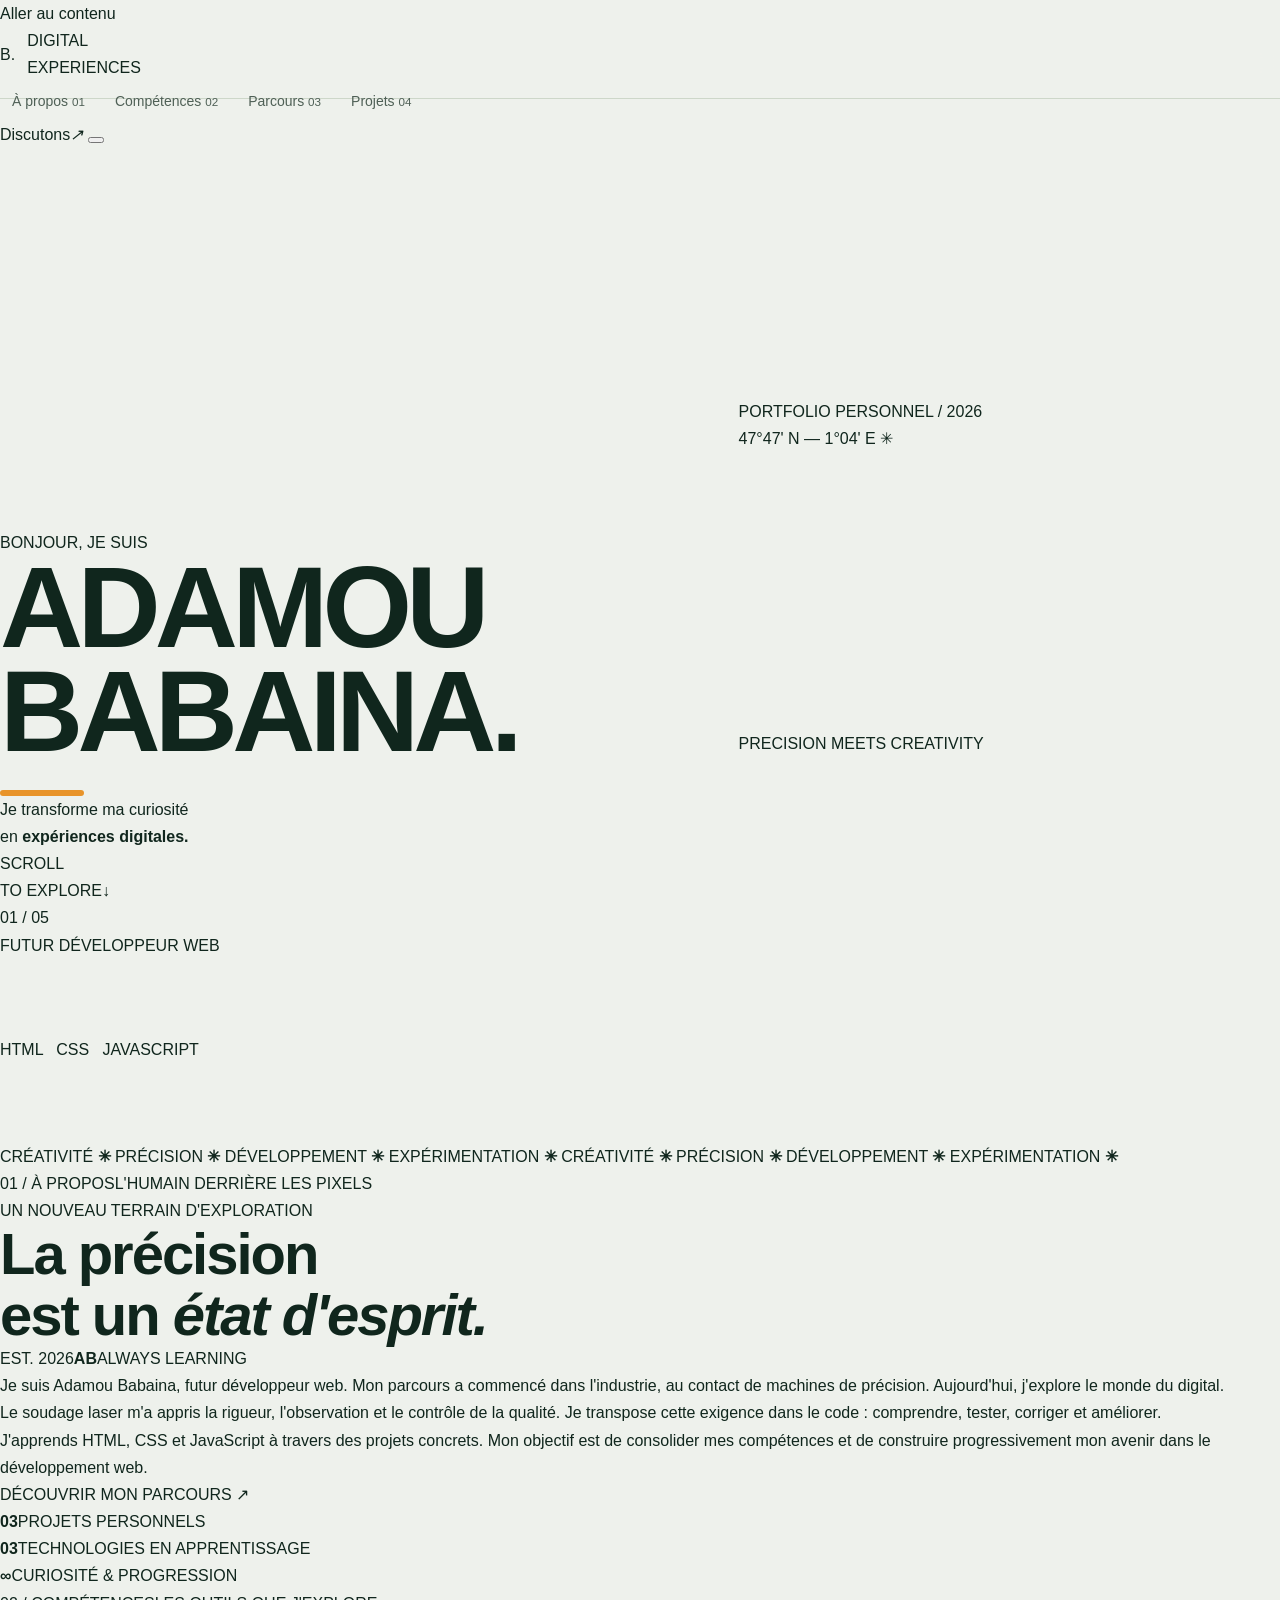
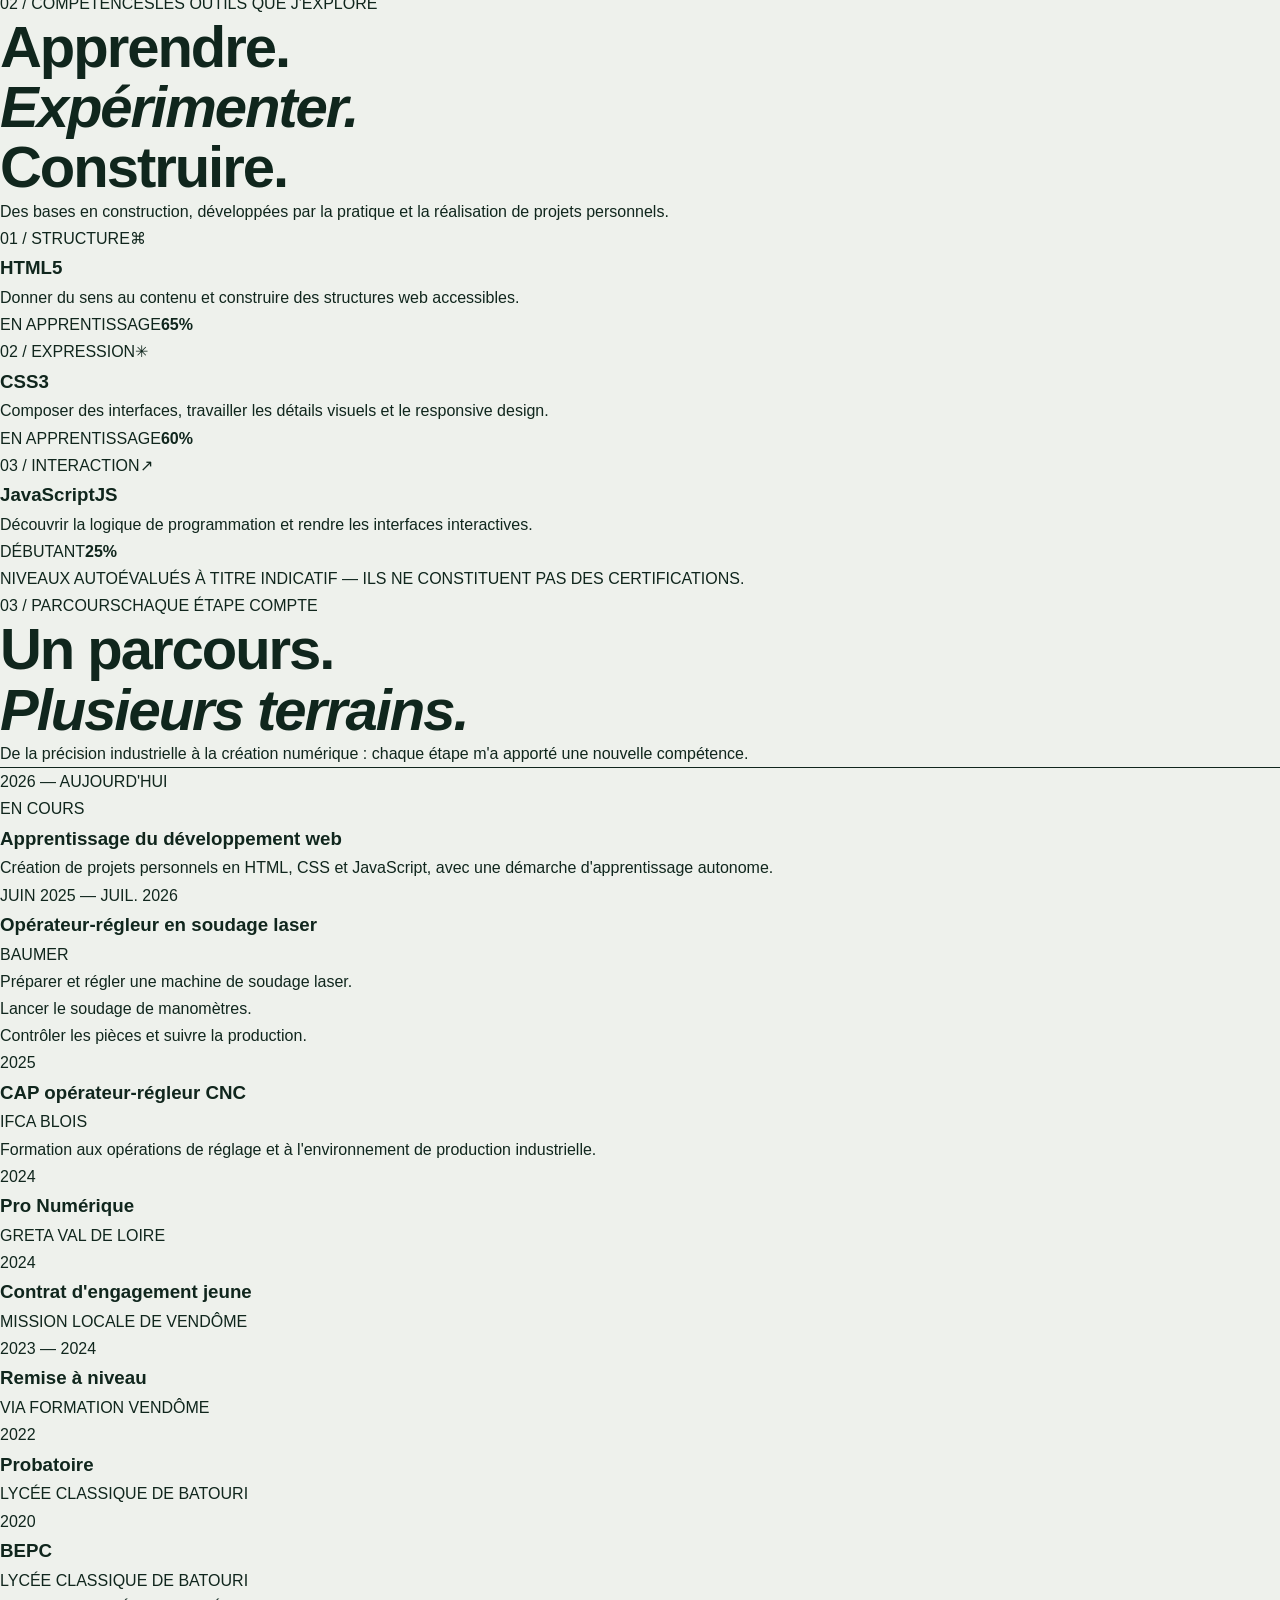
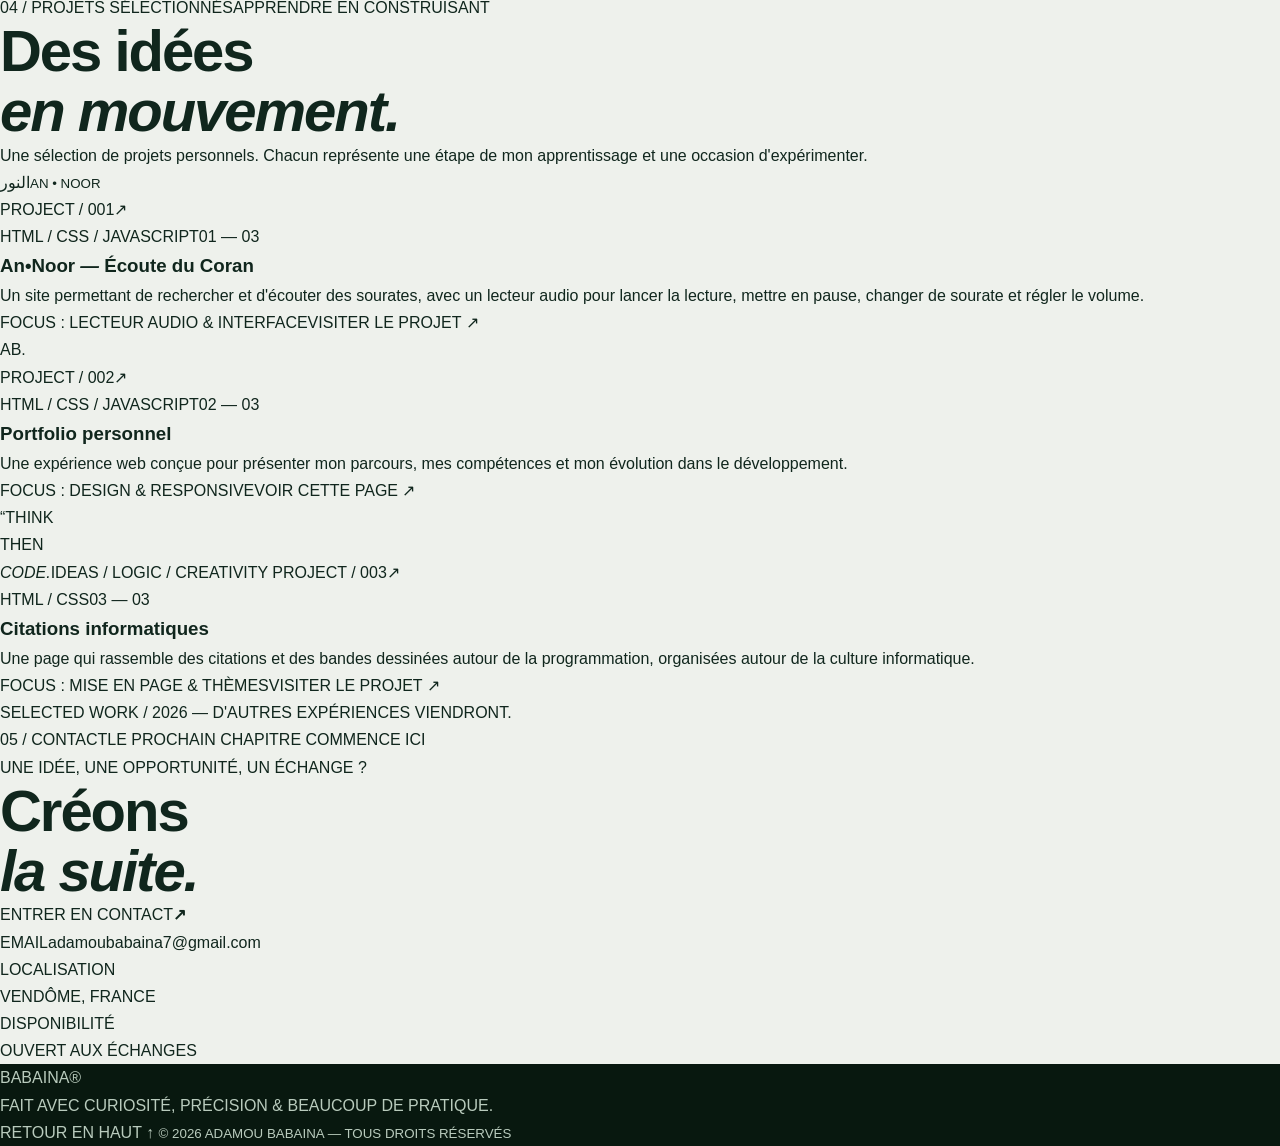
==== commit d84ba083: "Update print statement from 'Hello' to 'Goodbye'" ====
--- a/index.html
+++ b/index.html
@@ -1,311 +1,295 @@
 <!doctype html>
 <html lang="fr">
 <head>
+  <!-- =========================================================
+       BABAINA® — Digital Experiences
+       Portfolio personnel d'Adamou Babaina
+       Stack : HTML5 / CSS3 / JavaScript natif + WebGL facultatif
+       ========================================================= -->
   <meta charset="utf-8">
   <meta name="viewport" content="width=device-width, initial-scale=1">
-  <meta name="theme-color" content="#12372a">
-  <meta name="description" content="Adamou Babaina, futur développeur web à Vendôme : parcours industriel, apprentissage de HTML, CSS et JavaScript, projets personnels.">
-  <meta property="og:title" content="Adamou Babaina, développement web et projets">
-  <meta property="og:description" content="De l’usinage de précision au code : mon parcours, mes compétences et mes projets.">
+  <meta name="theme-color" content="#090b10">
+  <meta name="description" content="Adamou Babaina, futur développeur web à Vendôme. Découvrez mon parcours, mes compétences et mes projets digitaux.">
+  <meta property="og:title" content="BABAINA® — Digital Experiences">
+  <meta property="og:description" content="De la précision industrielle à la création digitale.">
   <meta property="og:type" content="website">
-  <title>Adamou Babaina, développement web et projets</title>
-  <script>try{var t=localStorage.getItem("theme");if(!t&&matchMedia("(prefers-color-scheme: dark)").matches)t="dark";if(t)document.documentElement.dataset.theme=t}catch(e){}</script>
+  <title>BABAINA® — Digital Experiences</title>
+
+  <!-- Chargement anticipé des polices utilisées dans l'interface -->
   <link rel="preconnect" href="https://fonts.googleapis.com">
   <link rel="preconnect" href="https://fonts.gstatic.com" crossorigin>
-  <link href="https://fonts.googleapis.com/css2?family=Bricolage+Grotesque:wght@600;800&family=Instrument+Sans:wght@400;500;600&family=JetBrains+Mono:wght@400&display=swap" rel="stylesheet">
+  <link href="https://fonts.googleapis.com/css2?family=DM+Mono:wght@400;500&family=Manrope:wght@400;500;600;700;800&family=Space+Grotesk:wght@400;500;600;700&display=swap" rel="stylesheet">
   <link rel="stylesheet" href="style.css">
+  <script src="script.js" defer></script>
 </head>
 <body>
-  <svg width="0" height="0" style="position:absolute" aria-hidden="true" focusable="false">
-    <symbol id="i-up-right" viewBox="0 0 24 24"><path d="M7 17 17 7M8 7h9v9"/></symbol>
-    <symbol id="i-down" viewBox="0 0 24 24"><path d="M12 5v14M6 13l6 6 6-6"/></symbol>
-    <symbol id="i-up" viewBox="0 0 24 24"><path d="M12 19V5M6 11l6-6 6 6"/></symbol>
-    <symbol id="i-play" viewBox="0 0 24 24"><path d="M8 5v14l11-7z" style="fill:currentColor"/></symbol>
-    <symbol id="i-pin" viewBox="0 0 24 24"><path d="M12 21s7-6.2 7-11a7 7 0 1 0-14 0c0 4.8 7 11 7 11z"/><circle cx="12" cy="10" r="2.5"/></symbol>
-    <symbol id="i-mail" viewBox="0 0 24 24"><rect x="3" y="5" width="18" height="14" rx="2"/><path d="m3 7 9 6 9-6"/></symbol>
-    <symbol id="i-sun" viewBox="0 0 24 24"><circle cx="12" cy="12" r="4"/><path d="M12 2v2M12 20v2M4.9 4.9l1.4 1.4M17.7 17.7l1.4 1.4M2 12h2M20 12h2M4.9 19.1l1.4-1.4M17.7 6.3l1.4-1.4"/></symbol>
-    <symbol id="i-menu" viewBox="0 0 24 24"><path d="M4 8h16M4 16h16"/></symbol>
-  </svg>
-
-  <a class="skip" href="#contenu">Aller au contenu</a>
-  <div class="progress" aria-hidden="true"></div>
-
+  <!-- Barre de progression de lecture et curseur décoratif -->
+  <div class="scroll-progress" aria-hidden="true"><span></span></div>
+  <div class="cursor cursor--dot" aria-hidden="true"></div>
+  <div class="cursor cursor--ring" aria-hidden="true"></div>
+
+  <a class="skip-link" href="#main">Aller au contenu</a>
+
+  <!-- Navigation principale : menu compact sur mobile -->
   <header class="site-header">
-    <div class="header-in">
-      <a class="brand" href="#accueil" aria-label="Adamou Babaina, accueil">
-        <span class="mark">A<b>B</b></span>
-        <span class="brand-name">Adamou Babaina<small>Portfolio 2026</small></span>
-      </a>
-
-      <nav class="main-nav" id="menu" aria-label="Navigation principale">
-        <a href="#profil">Profil</a>
-        <a href="#competences">Compétences</a>
-        <a href="#parcours">Parcours</a>
-        <a href="#projets">Projets</a>
-        <a class="nav-cta" href="#contact">Me contacter <svg class="ic"><use href="#i-up-right"/></svg></a>
-      </nav>
-
-      <div class="tools">
-        <button class="icon-btn theme" type="button" aria-label="Changer de thème"><svg class="ic"><use href="#i-sun"/></svg></button>
-        <button class="icon-btn menu" type="button" aria-label="Ouvrir le menu" aria-expanded="false" aria-controls="menu"><svg class="ic"><use href="#i-menu"/></svg></button>
+    <a class="brand" href="#home" aria-label="BABAINA, accueil">
+      <span class="brand-mark">B<span>.</span></span>
+      <span class="brand-caption">DIGITAL<br>EXPERIENCES</span>
+    </a>
+
+    <nav class="main-nav" id="main-nav" aria-label="Navigation principale">
+      <a href="#about">À propos <small>01</small></a>
+      <a href="#skills">Compétences <small>02</small></a>
+      <a href="#journey">Parcours <small>03</small></a>
+      <a href="#projects">Projets <small>04</small></a>
+    </nav>
+
+    <a class="header-contact magnetic" href="#contact">
+      <span>Discutons</span><i aria-hidden="true">↗</i>
+    </a>
+
+    <button class="menu-toggle" type="button" aria-label="Ouvrir le menu" aria-expanded="false" aria-controls="main-nav">
+      <span></span><span></span>
+    </button>
+  </header>
+
+  <main id="main">
+    <!-- =====================================================
+         HERO — scène d'accueil et sphère interactive WebGL
+         ===================================================== -->
+    <section class="hero" id="home" aria-labelledby="hero-title">
+      <canvas class="hero-canvas" aria-hidden="true"></canvas>
+      <div class="hero-vignette" aria-hidden="true"></div>
+      <div class="hero-grid" aria-hidden="true"></div>
+
+      <div class="hero-topline">
+        <p class="eyebrow"><span class="status-dot"></span> PORTFOLIO PERSONNEL / 2026</p>
+        <p class="eyebrow hero-coordinate">47°47' N — 1°04' E <span>✳</span></p>
+      </div>
+
+      <div class="hero-content">
+        <p class="hero-kicker reveal">BONJOUR, JE SUIS</p>
+        <h1 class="hero-title" id="hero-title">
+          <span class="title-line reveal">ADAMOU</span>
+          <span class="title-line title-outline reveal">BABAINA<span class="title-dot">.</span></span>
+        </h1>
+        <div class="hero-bottom reveal">
+          <p class="hero-description">Je transforme ma curiosité<br>en <strong>expériences digitales.</strong></p>
+          <a class="scroll-orb magnetic" href="#about" aria-label="Défiler pour découvrir">
+            <span>SCROLL<br>TO EXPLORE</span><b aria-hidden="true">↓</b>
+          </a>
+          <p class="hero-index">01 / 05<br><span>FUTUR DÉVELOPPEUR WEB</span></p>
+        </div>
+      </div>
+
+      <p class="hero-side-note" aria-hidden="true">PRECISION MEETS CREATIVITY</p>
+      <p class="hero-bottom-note" aria-hidden="true">HTML&nbsp;&nbsp; CSS&nbsp;&nbsp; JAVASCRIPT</p>
+    </section>
+
+    <!-- Bandeau animé : vocabulaire de la démarche créative -->
+    <div class="ticker" aria-label="Créativité, précision, développement, expérimentation">
+      <div class="ticker-track">
+        <span>CRÉATIVITÉ <b>✳</b> PRÉCISION <b>✳</b> DÉVELOPPEMENT <b>✳</b> EXPÉRIMENTATION <b>✳</b></span>
+        <span aria-hidden="true">CRÉATIVITÉ <b>✳</b> PRÉCISION <b>✳</b> DÉVELOPPEMENT <b>✳</b> EXPÉRIMENTATION <b>✳</b></span>
       </div>
     </div>
-  </header>
-
-  <main id="contenu">
-
-    <section class="hero wrap" id="accueil" aria-labelledby="hero-title">
-      <div class="hero-copy">
-        <p class="status"><span class="dot" aria-hidden="true"></span>En route vers le développement web</p>
-
-        <h1 id="hero-title">J’apprends.<br>Je construis.</h1>
-
-        <p class="name-line"><strong>Adamou Babaina</strong> futur développeur web, formé à la précision industrielle</p>
-
-        <p class="intro">
-          Je transforme ma curiosité pour le numérique en projets concrets.
-          J’apprends HTML, CSS et JavaScript en autodidacte, avec l’objectif
-          de rejoindre une formation et d’en faire mon métier.
-        </p>
-
-        <div class="actions">
-          <a class="btn btn-primary" href="#projets">Explorer mes projets <svg class="ic"><use href="#i-down"/></svg></a>
-          <a class="btn btn-ghost" href="#parcours">Mon parcours</a>
+
+    <!-- =====================================================
+         ABOUT — présentation personnelle
+         ===================================================== -->
+    <section class="section about-section" id="about">
+      <div class="section-label reveal"><span>01 / À PROPOS</span><span>L'HUMAIN DERRIÈRE LES PIXELS</span></div>
+
+      <div class="about-layout">
+        <div class="about-heading">
+          <p class="eyebrow reveal">UN NOUVEAU TERRAIN D'EXPLORATION</p>
+          <h2 class="section-title reveal">La précision<br>est un <em>état d'esprit.</em></h2>
+          <div class="about-stamp reveal" aria-label="Établi en 2026, toujours en apprentissage">
+            <span>EST. 2026</span><b>AB</b><span>ALWAYS LEARNING</span>
+          </div>
         </div>
 
-        <ul class="facts">
-          <li><svg class="ic"><use href="#i-pin"/></svg>Vendôme, France</li>
-          <li>3 projets en ligne</li>
-          <li>Apprentissage autonome</li>
-        </ul>
-      </div>
-
-      <div class="hero-visual" role="img" aria-label="Monogramme AB gravé par un faisceau laser sur un plan technique">
-        <span class="dim dim-w">largeur 100 %</span>
-        <span class="dim dim-h">précision</span>
-        <div class="mono" aria-hidden="true">A<b>B</b></div>
-        <div class="beam" aria-hidden="true"></div>
-        <p class="vis-cap">Du soudage laser au code : même exigence, autre matière.</p>
-      </div>
-    </section>
-
-    <section class="statement" aria-label="Mon approche">
-      <div class="wrap">
-        <p>Comprendre le problème. Construire une solution. <span>Améliorer chaque détail.</span></p>
-      </div>
-    </section>
-
-    <section class="wrap split" id="profil">
-      <h2>Un parcours qui change de terrain.</h2>
-
-      <div class="prose">
-        <p class="lead">
-          Mon expérience dans l’industrie m’a appris à travailler avec
-          précision, à respecter des procédures et à contrôler la qualité
-          d’un résultat.
-        </p>
-        <p>
-          Aujourd’hui, j’applique cette même rigueur à un nouveau domaine :
-          le développement web. J’avance en autodidacte, en expérimentant,
-          en corrigeant mes erreurs et en créant des pages qui répondent
-          à un vrai besoin.
-        </p>
-        <p>
-          Mon objectif est de consolider mes bases dans une formation et
-          de progresser vers un métier qui associe logique, créativité
-          et résolution de problèmes.
-        </p>
-        <ul class="tags" aria-label="Mes qualités">
-          <li>Rigoureux</li><li>Curieux</li><li>Persévérant</li>
-        </ul>
-      </div>
-    </section>
-
-    <section class="skills" id="competences">
-      <div class="wrap skills-grid">
-        <div class="skills-head">
-          <h2>Des bases solides, à approfondir.</h2>
-          <p>Je privilégie la pratique : chaque notion apprise doit pouvoir prendre forme dans un projet.</p>
+        <div class="about-copy reveal">
+          <p class="copy-lead">Je suis Adamou Babaina, futur développeur web. Mon parcours a commencé dans l'industrie, au contact de machines de précision. Aujourd'hui, j'explore le monde du digital.</p>
+          <p>Le soudage laser m'a appris la rigueur, l'observation et le contrôle de la qualité. Je transpose cette exigence dans le code : comprendre, tester, corriger et améliorer.</p>
+          <p>J'apprends HTML, CSS et JavaScript à travers des projets concrets. Mon objectif est de consolider mes compétences et de construire progressivement mon avenir dans le développement web.</p>
+          <a class="text-link" href="#journey">DÉCOUVRIR MON PARCOURS <span>↗</span></a>
         </div>
-
-        <div class="skill-list">
-          <article class="skill">
-            <div class="skill-top"><h3>HTML</h3><span>En apprentissage</span></div>
-            <p>Structurer des pages accessibles et organiser le contenu.</p>
-            <div class="track" role="img" aria-label="Niveau : bases en cours d’apprentissage"><i style="--p:65%"></i></div>
-          </article>
-          <article class="skill">
-            <div class="skill-top"><h3>CSS</h3><span>En apprentissage</span></div>
-            <p>Créer des interfaces visuelles et les adapter aux écrans.</p>
-            <div class="track" role="img" aria-label="Niveau : bases en cours d’apprentissage"><i style="--p:60%"></i></div>
-          </article>
-          <article class="skill">
-            <div class="skill-top"><h3>JavaScript</h3><span>Débutant</span></div>
-            <p>Découvrir la logique et ajouter de l’interactivité aux pages.</p>
-            <div class="track" role="img" aria-label="Niveau : découverte"><i style="--p:25%"></i></div>
-          </article>
-          <p class="note">Indicateurs personnels, non équivalents à une certification.</p>
-        </div>
-      </div>
-    </section>
-
-    <section class="wrap" id="parcours">
-      <div class="head-row">
-        <h2>Chaque étape m’a construit.</h2>
-        <p>Un parcours technique, une nouvelle direction, et l’envie d’apprendre autrement.</p>
+      </div>
+
+      <div class="about-stats">
+        <div class="stat reveal"><strong>03</strong><span>PROJETS PERSONNELS</span></div>
+        <div class="stat reveal"><strong>03</strong><span>TECHNOLOGIES EN APPRENTISSAGE</span></div>
+        <div class="stat reveal"><strong>∞</strong><span>CURIOSITÉ & PROGRESSION</span></div>
+      </div>
+    </section>
+
+    <!-- =====================================================
+         SKILLS — technologies en apprentissage
+         ===================================================== -->
+    <section class="section skills-section" id="skills">
+      <div class="section-label reveal"><span>02 / COMPÉTENCES</span><span>LES OUTILS QUE J'EXPLORE</span></div>
+      <div class="skills-intro">
+        <h2 class="section-title reveal">Apprendre.<br><em>Expérimenter.</em><br>Construire.</h2>
+        <p class="reveal">Des bases en construction, développées par la pratique et la réalisation de projets personnels.</p>
+      </div>
+
+      <div class="skill-cards">
+        <article class="skill-card reveal">
+          <div class="skill-card-top"><span>01 / STRUCTURE</span><span class="skill-symbol">⌘</span></div>
+          <h3>HTML<span>5</span></h3>
+          <p>Donner du sens au contenu et construire des structures web accessibles.</p>
+          <div class="skill-meter" role="img" aria-label="Autoévaluation HTML : 65 pour cent"><span style="--level:65%"></span></div>
+          <div class="skill-card-bottom"><span>EN APPRENTISSAGE</span><strong>65%</strong></div>
+        </article>
+
+        <article class="skill-card skill-card--accent reveal">
+          <div class="skill-card-top"><span>02 / EXPRESSION</span><span class="skill-symbol">✳</span></div>
+          <h3>CSS<span>3</span></h3>
+          <p>Composer des interfaces, travailler les détails visuels et le responsive design.</p>
+          <div class="skill-meter" role="img" aria-label="Autoévaluation CSS : 60 pour cent"><span style="--level:60%"></span></div>
+          <div class="skill-card-bottom"><span>EN APPRENTISSAGE</span><strong>60%</strong></div>
+        </article>
+
+        <article class="skill-card reveal">
+          <div class="skill-card-top"><span>03 / INTERACTION</span><span class="skill-symbol">↗</span></div>
+          <h3>JavaScript<span>JS</span></h3>
+          <p>Découvrir la logique de programmation et rendre les interfaces interactives.</p>
+          <div class="skill-meter" role="img" aria-label="Autoévaluation JavaScript : 25 pour cent"><span style="--level:25%"></span></div>
+          <div class="skill-card-bottom"><span>DÉBUTANT</span><strong>25%</strong></div>
+        </article>
+      </div>
+      <p class="skills-disclaimer">NIVEAUX AUTOÉVALUÉS À TITRE INDICATIF — ILS NE CONSTITUENT PAS DES CERTIFICATIONS.</p>
+    </section>
+
+    <!-- =====================================================
+         JOURNEY — parcours chronologique
+         ===================================================== -->
+    <section class="section journey-section" id="journey">
+      <div class="section-label reveal"><span>03 / PARCOURS</span><span>CHAQUE ÉTAPE COMPTE</span></div>
+      <div class="journey-heading">
+        <h2 class="section-title reveal">Un parcours.<br><em>Plusieurs terrains.</em></h2>
+        <p class="reveal">De la précision industrielle à la création numérique : chaque étape m'a apporté une nouvelle compétence.</p>
       </div>
 
       <ol class="timeline">
-        <li class="t-item t-now">
-          <time>2026 à aujourd’hui</time>
-          <div>
-            <span class="pill">En cours</span>
-            <h3>Apprentissage du développement web</h3>
-            <p>Création de projets personnels en HTML, CSS et JavaScript, avec une démarche d’apprentissage autonome.</p>
-          </div>
-        </li>
-        <li class="t-item">
-          <time>Juin 2025 à juillet 2026</time>
-          <div>
-            <h3>Opérateur-régleur en soudage laser <em>Baumer</em></h3>
-            <ul>
-              <li>Préparer et régler une machine de soudage laser.</li>
-              <li>Lancer le soudage de manomètres.</li>
-              <li>Contrôler les pièces et suivre la production.</li>
-            </ul>
-          </div>
-        </li>
-        <li class="t-item">
-          <time>2025</time>
-          <div>
-            <h3>CAP opérateur-régleur CNC <em>Ifca Blois</em></h3>
-            <p>Apprentissage du réglage, de la mesure, de la programmation et de la maintenance des machines.</p>
-          </div>
-        </li>
-        <li class="t-item"><time>2024</time><div><h3>Pro Numérique <em>Greta Val de Loire</em></h3></div></li>
-        <li class="t-item"><time>2024</time><div><h3>Contrat d’engagement jeune <em>Mission Locale de Vendôme</em></h3></div></li>
-        <li class="t-item"><time>2023 à 2024</time><div><h3>Remise à niveau <em>Via Formation Vendôme</em></h3></div></li>
-        <li class="t-item"><time>2022</time><div><h3>Probatoire <em>Lycée classique de Batouri</em></h3></div></li>
-        <li class="t-item"><time>2020</time><div><h3>BEPC <em>Lycée classique de Batouri</em></h3></div></li>
+        <li class="timeline-item timeline-item--current reveal">
+          <time class="timeline-date">2026 — AUJOURD'HUI</time>
+          <span class="timeline-marker" aria-hidden="true"></span>
+          <div class="timeline-content"><span class="timeline-tag">EN COURS</span><h3>Apprentissage du développement web</h3><p>Création de projets personnels en HTML, CSS et JavaScript, avec une démarche d'apprentissage autonome.</p></div>
+        </li>
+        <li class="timeline-item reveal">
+          <time class="timeline-date">JUIN 2025 — JUIL. 2026</time>
+          <span class="timeline-marker" aria-hidden="true"></span>
+          <div class="timeline-content"><h3>Opérateur-régleur en soudage laser</h3><span class="timeline-place">BAUMER</span><ul><li>Préparer et régler une machine de soudage laser.</li><li>Lancer le soudage de manomètres.</li><li>Contrôler les pièces et suivre la production.</li></ul></div>
+        </li>
+        <li class="timeline-item reveal">
+          <time class="timeline-date">2025</time><span class="timeline-marker" aria-hidden="true"></span>
+          <div class="timeline-content"><h3>CAP opérateur-régleur CNC</h3><span class="timeline-place">IFCA BLOIS</span><p>Formation aux opérations de réglage et à l'environnement de production industrielle.</p></div>
+        </li>
+        <li class="timeline-item reveal">
+          <time class="timeline-date">2024</time><span class="timeline-marker" aria-hidden="true"></span>
+          <div class="timeline-content"><h3>Pro Numérique</h3><span class="timeline-place">GRETA VAL DE LOIRE</span></div>
+        </li>
+        <li class="timeline-item reveal">
+          <time class="timeline-date">2024</time><span class="timeline-marker" aria-hidden="true"></span>
+          <div class="timeline-content"><h3>Contrat d'engagement jeune</h3><span class="timeline-place">MISSION LOCALE DE VENDÔME</span></div>
+        </li>
+        <li class="timeline-item reveal">
+          <time class="timeline-date">2023 — 2024</time><span class="timeline-marker" aria-hidden="true"></span>
+          <div class="timeline-content"><h3>Remise à niveau</h3><span class="timeline-place">VIA FORMATION VENDÔME</span></div>
+        </li>
+        <li class="timeline-item reveal">
+          <time class="timeline-date">2022</time><span class="timeline-marker" aria-hidden="true"></span>
+          <div class="timeline-content"><h3>Probatoire</h3><span class="timeline-place">LYCÉE CLASSIQUE DE BATOURI</span></div>
+        </li>
+        <li class="timeline-item reveal">
+          <time class="timeline-date">2020</time><span class="timeline-marker" aria-hidden="true"></span>
+          <div class="timeline-content"><h3>BEPC</h3><span class="timeline-place">LYCÉE CLASSIQUE DE BATOURI</span></div>
+        </li>
       </ol>
-
-      <div class="interests">
-        <span>Hors du code</span>
-        <ul class="tags"><li>Technologie</li><li>Design</li><li>Innovation</li><li>Apprentissage continu</li></ul>
-      </div>
-    </section>
-
-    <section class="projects" id="projets">
-      <div class="wrap">
-        <div class="head-row">
-          <h2>Des idées qui prennent forme.</h2>
-          <p>Des projets conçus pour apprendre en faisant, résoudre de petits problèmes et améliorer mon niveau pas à pas.</p>
-        </div>
-
-        <article class="card feature">
-          <div class="pv pv-noor" aria-hidden="true">
-            <div class="noor-ar">النور</div>
-            <div class="noor-name">An•Noor</div>
-            <div class="player"><span class="play"><svg class="ic"><use href="#i-play"/></svg></span><span class="wave"></span><small>03:42</small></div>
-          </div>
-          <div class="card-body">
-            <div class="card-meta"><span>HTML, CSS, JavaScript</span><span class="status-tag done">Réalisé</span></div>
-            <h3>An•Noor, écoute du Coran</h3>
-            <p>Un site pour rechercher et écouter des sourates. Le lecteur permet de lancer la lecture, de mettre en pause, de changer de sourate et de régler le volume.</p>
-            <div class="card-foot">
-              <span>Focus : lecteur audio et interface</span>
-              <a class="link" href="projet-ecoute-coran/index.html">Visiter le projet <svg class="ic"><use href="#i-up-right"/></svg></a>
-            </div>
-          </div>
-        </article>
-
-        <article class="card">
-          <div class="pv pv-port" aria-hidden="true">
-            <span class="pp-top">AB.</span>
-            <div class="pp-title">Construire<br>la suite.</div>
-            <div class="pp-lines"><i></i><i></i><i></i></div>
-          </div>
-          <div class="card-body">
-            <div class="card-meta"><span>HTML, CSS, JavaScript</span><span class="status-tag live">En évolution</span></div>
-            <h3>CV et portfolio personnel</h3>
-            <p>Une page pour présenter mon parcours, mon projet de formation et les compétences que je développe.</p>
-            <div class="card-foot">
-              <span>Focus : structure et responsive</span>
-              <a class="link" href="#accueil">Voir cette page <svg class="ic"><use href="#i-up-right"/></svg></a>
-            </div>
-          </div>
-        </article>
-
-        <article class="card">
-          <div class="pv pv-quote" aria-hidden="true">
-            <div class="q-mark">“</div>
-            <p>First, solve<br>the problem.</p>
-            <small>Code, think, repeat</small>
-          </div>
-          <div class="card-body">
-            <div class="card-meta"><span>HTML, CSS</span><span class="status-tag done">Réalisé</span></div>
+    </section>
+
+    <!-- =====================================================
+         PROJECTS — sélection des projets personnels
+         ===================================================== -->
+    <section class="section projects-section" id="projects">
+      <div class="section-label reveal"><span>04 / PROJETS SÉLECTIONNÉS</span><span>APPRENDRE EN CONSTRUISANT</span></div>
+      <div class="projects-heading">
+        <h2 class="section-title reveal">Des idées<br><em>en mouvement.</em></h2>
+        <p class="reveal">Une sélection de projets personnels. Chacun représente une étape de mon apprentissage et une occasion d'expérimenter.</p>
+      </div>
+
+      <div class="project-list">
+        <!-- Projet 01 : An-Noor -->
+        <article class="project project--featured reveal">
+          <a class="project-visual project-visual--noor" href="projet-annoor/an-noor-complet/index.html" aria-label="Ouvrir le projet An-Noor">
+            <div class="noor-orbit orbit-one"></div><div class="noor-orbit orbit-two"></div>
+            <div class="noor-center"><span lang="ar" dir="rtl">النور</span><small>AN • NOOR</small></div>
+            <span class="visual-index">PROJECT / 001</span><span class="visual-open" aria-hidden="true">↗</span>
+          </a>
+          <div class="project-info">
+            <div class="project-meta"><span>HTML / CSS / JAVASCRIPT</span><span>01 — 03</span></div>
+            <h3>An•Noor <i>—</i> Écoute du Coran</h3>
+            <p>Un site permettant de rechercher et d'écouter des sourates, avec un lecteur audio pour lancer la lecture, mettre en pause, changer de sourate et régler le volume.</p>
+            <div class="project-bottom"><span>FOCUS : LECTEUR AUDIO & INTERFACE</span><a href="projet-annoor/an-noor-complet/index.html">VISITER LE PROJET ↗</a></div>
+          </div>
+        </article>
+
+        <!-- Projet 02 : portfolio personnel -->
+        <article class="project reveal">
+          <a class="project-visual project-visual--portfolio" href="#home" aria-label="Revenir au début du portfolio">
+            <div class="portfolio-art"><span>AB<span>.</span></span><i></i><b></b></div>
+            <span class="visual-index">PROJECT / 002</span><span class="visual-open" aria-hidden="true">↗</span>
+          </a>
+          <div class="project-info">
+            <div class="project-meta"><span>HTML / CSS / JAVASCRIPT</span><span>02 — 03</span></div>
+            <h3>Portfolio personnel</h3>
+            <p>Une expérience web conçue pour présenter mon parcours, mes compétences et mon évolution dans le développement.</p>
+            <div class="project-bottom"><span>FOCUS : DESIGN & RESPONSIVE</span><a href="#home">VOIR CETTE PAGE ↗</a></div>
+          </div>
+        </article>
+
+        <!-- Projet 03 : citations informatiques -->
+        <article class="project reveal">
+          <a class="project-visual project-visual--quotes" href="projet-citations-informatique/index.html" aria-label="Ouvrir le projet Citations informatiques">
+            <span class="quote-mark">“</span><span class="quote-art-text">THINK<br>THEN<br><em>CODE.</em></span><span class="quote-art-foot">IDEAS / LOGIC / CREATIVITY</span>
+            <span class="visual-index">PROJECT / 003</span><span class="visual-open" aria-hidden="true">↗</span>
+          </a>
+          <div class="project-info">
+            <div class="project-meta"><span>HTML / CSS</span><span>03 — 03</span></div>
             <h3>Citations informatiques</h3>
-            <p>Une page qui rassemble des citations et des bandes dessinées autour de la programmation, présentées par thème.</p>
-            <div class="card-foot">
-              <span>Focus : mise en page et thèmes</span>
-              <a class="link" href="projet-citations-informatique/index.html">Visiter le projet <svg class="ic"><use href="#i-up-right"/></svg></a>
-            </div>
-          </div>
-        </article>
-
-        <p class="foot-note">Ce portfolio évolue avec mes apprentissages. De nouveaux projets viendront enrichir cette sélection.</p>
-      </div>
-    </section>
-
-    <section class="contact" id="contact">
-      <div class="wrap contact-in">
-        <div>
-          <h2>Construisons la suite.</h2>
-          <p>Vous souhaitez échanger sur mon projet, mon parcours ou une opportunité de formation ? Je serai heureux d’en discuter avec vous.</p>
-          <a class="btn btn-light" href="mailto:adamoubabaina7@gmail.com">Écrire un e-mail <svg class="ic"><use href="#i-mail"/></svg></a>
-        </div>
-        <address>
-          <span>Disponible pour échanger</span>
-          <a href="mailto:adamoubabaina7@gmail.com">adamoubabaina7@gmail.com</a>
-          <p>Vendôme, 41100<br>France</p>
-        </address>
+            <p>Une page qui rassemble des citations et des bandes dessinées autour de la programmation, organisées autour de la culture informatique.</p>
+            <div class="project-bottom"><span>FOCUS : MISE EN PAGE & THÈMES</span><a href="projet-citations-informatique/index.html">VISITER LE PROJET ↗</a></div>
+          </div>
+        </article>
+      </div>
+      <p class="projects-note">SELECTED WORK / 2026 — D'AUTRES EXPÉRIENCES VIENDRONT.</p>
+    </section>
+
+    <!-- =====================================================
+         CONTACT — prise de contact directe par e-mail
+         ===================================================== -->
+    <section class="contact-section" id="contact">
+      <div class="contact-orb" aria-hidden="true"></div>
+      <div class="section-label"><span>05 / CONTACT</span><span>LE PROCHAIN CHAPITRE COMMENCE ICI</span></div>
+      <p class="eyebrow reveal">UNE IDÉE, UNE OPPORTUNITÉ, UN ÉCHANGE ?</p>
+      <h2 class="contact-title reveal">Créons<br><em>la suite.</em></h2>
+      <a class="contact-cta magnetic reveal" href="mailto:adamoubabaina7@gmail.com"><span>ENTRER EN CONTACT</span><b aria-hidden="true">↗</b></a>
+      <div class="contact-details">
+        <div><span>EMAIL</span><a href="mailto:adamoubabaina7@gmail.com">adamoubabaina7@gmail.com</a></div>
+        <div><span>LOCALISATION</span><p>VENDÔME, FRANCE</p></div>
+        <div><span>DISPONIBILITÉ</span><p>OUVERT AUX ÉCHANGES</p></div>
       </div>
     </section>
   </main>
 
+  <!-- Footer éditorial -->
   <footer class="site-footer">
-    <div class="foot-in">
-      <a class="brand" href="#accueil" aria-label="Retour à l’accueil"><span class="mark">A<b>B</b></span></a>
-      <p>© 2026 Adamou Babaina. Fait avec curiosité et beaucoup de pratique.</p>
-      <a class="back" href="#accueil">Retour en haut <svg class="ic"><use href="#i-up"/></svg></a>
-    </div>
+    <a class="footer-brand" href="#home">BABAINA<span>®</span></a>
+    <p>FAIT AVEC CURIOSITÉ, PRÉCISION & BEAUCOUP DE PRATIQUE.</p>
+    <a href="#home">RETOUR EN HAUT ↑</a>
+    <small>© <span data-current-year>2026</span> ADAMOU BABAINA — TOUS DROITS RÉSERVÉS</small>
   </footer>
-
-  <script>
-  (function(){
-    var d=document,r=d.documentElement,nav=d.querySelector(".main-nav"),mb=d.querySelector(".menu");
-    d.querySelector(".theme").addEventListener("click",function(){
-      var t=r.dataset.theme==="dark"?"light":"dark";r.dataset.theme=t;
-      try{localStorage.setItem("theme",t)}catch(e){}
-    });
-    function close(){nav.classList.remove("open");mb.setAttribute("aria-expanded","false")}
-    mb.addEventListener("click",function(){mb.setAttribute("aria-expanded",nav.classList.toggle("open"))});
-    nav.addEventListener("click",function(e){if(e.target.closest("a"))close()});
-    addEventListener("keydown",function(e){if(e.key==="Escape")close()});
-    addEventListener("scroll",function(){
-      r.style.setProperty("--p",(scrollY/Math.max(1,r.scrollHeight-innerHeight)).toFixed(4));
-    },{passive:true});
-    if(!("IntersectionObserver" in window))return;
-    r.classList.add("js");
-    var bars=new IntersectionObserver(function(es){es.forEach(function(e){
-      if(e.isIntersecting){e.target.classList.add("in");bars.unobserve(e.target)}})},{threshold:.4});
-    d.querySelectorAll(".skill").forEach(function(s){bars.observe(s)});
-    var links=d.querySelectorAll(".main-nav a:not(.nav-cta)");
-    var spy=new IntersectionObserver(function(es){es.forEach(function(e){
-      if(e.isIntersecting)links.forEach(function(a){
-        if(a.getAttribute("href")==="#"+e.target.id)a.setAttribute("aria-current","true");else a.removeAttribute("aria-current")})})},{rootMargin:"-45% 0px -50% 0px"});
-    d.querySelectorAll("main section[id]").forEach(function(s){spy.observe(s)});
-  })();
-  </script>
 </body>
-</html>+</html>
